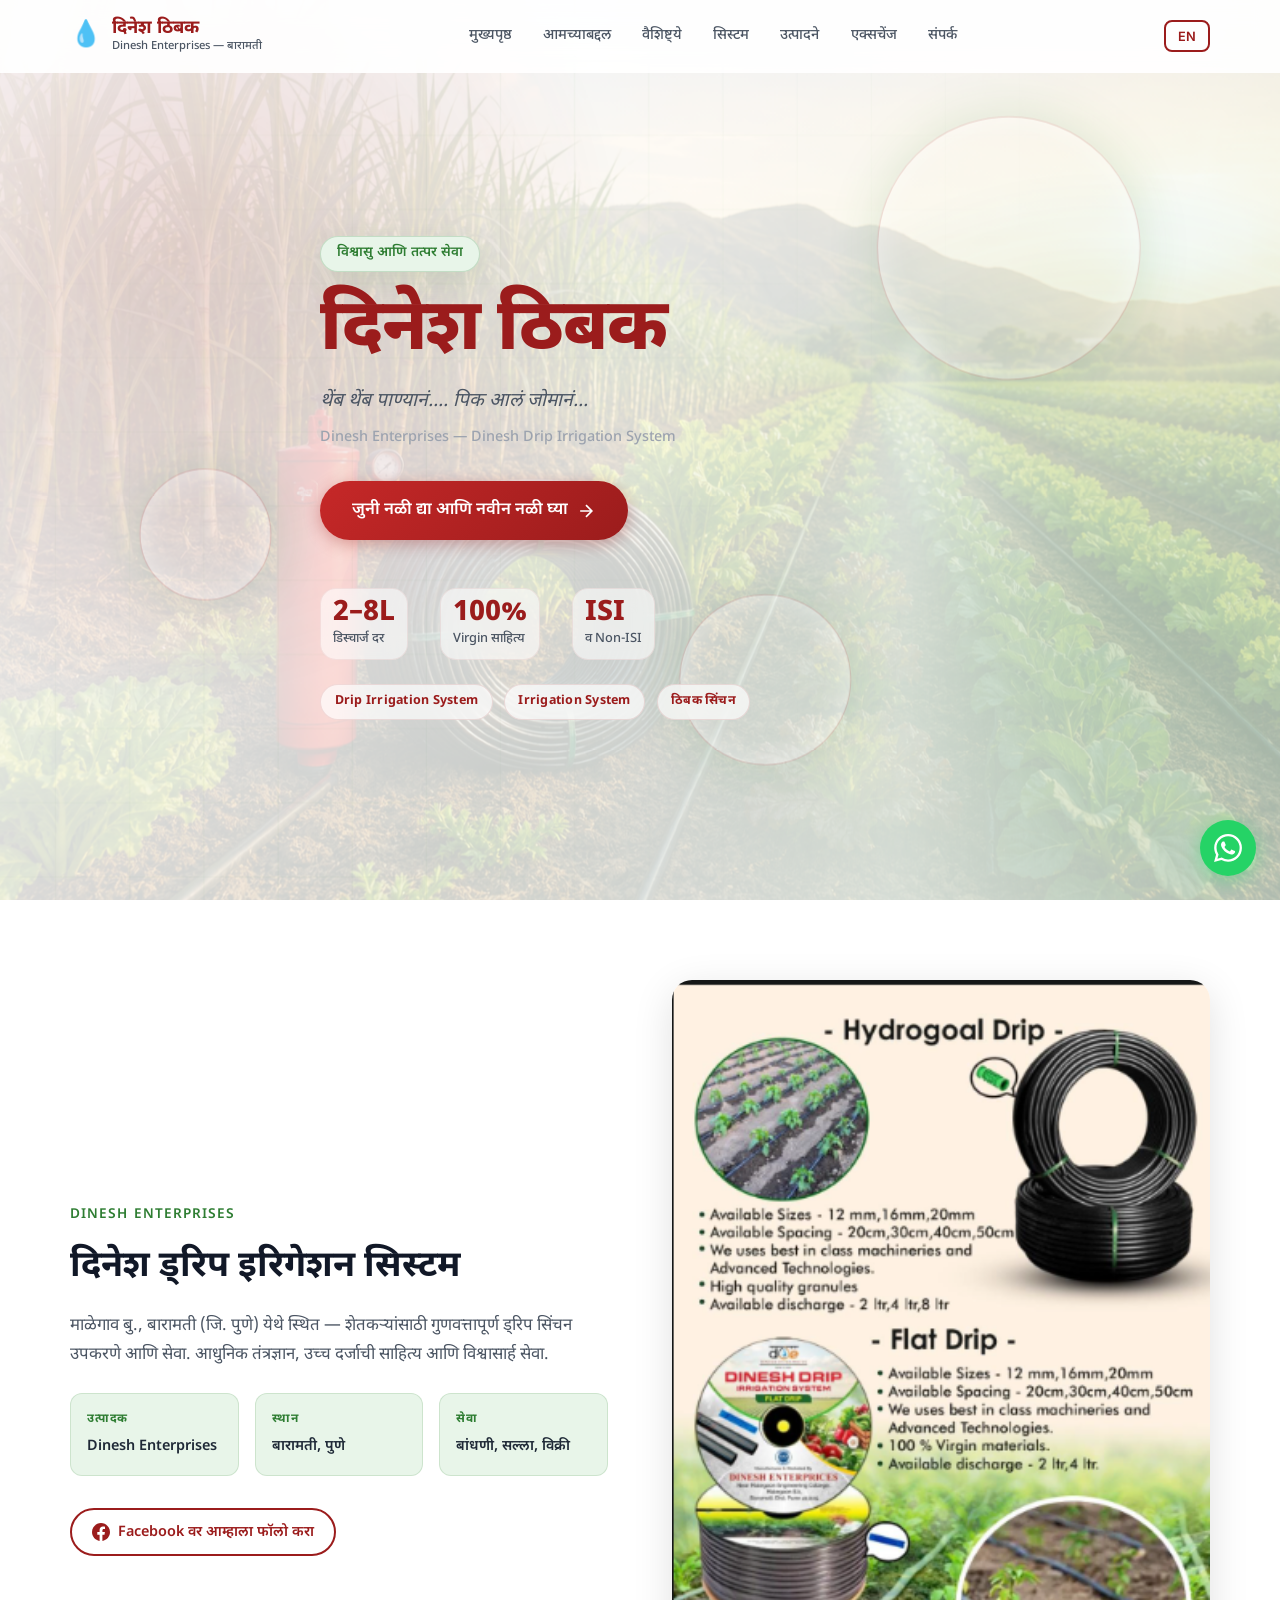
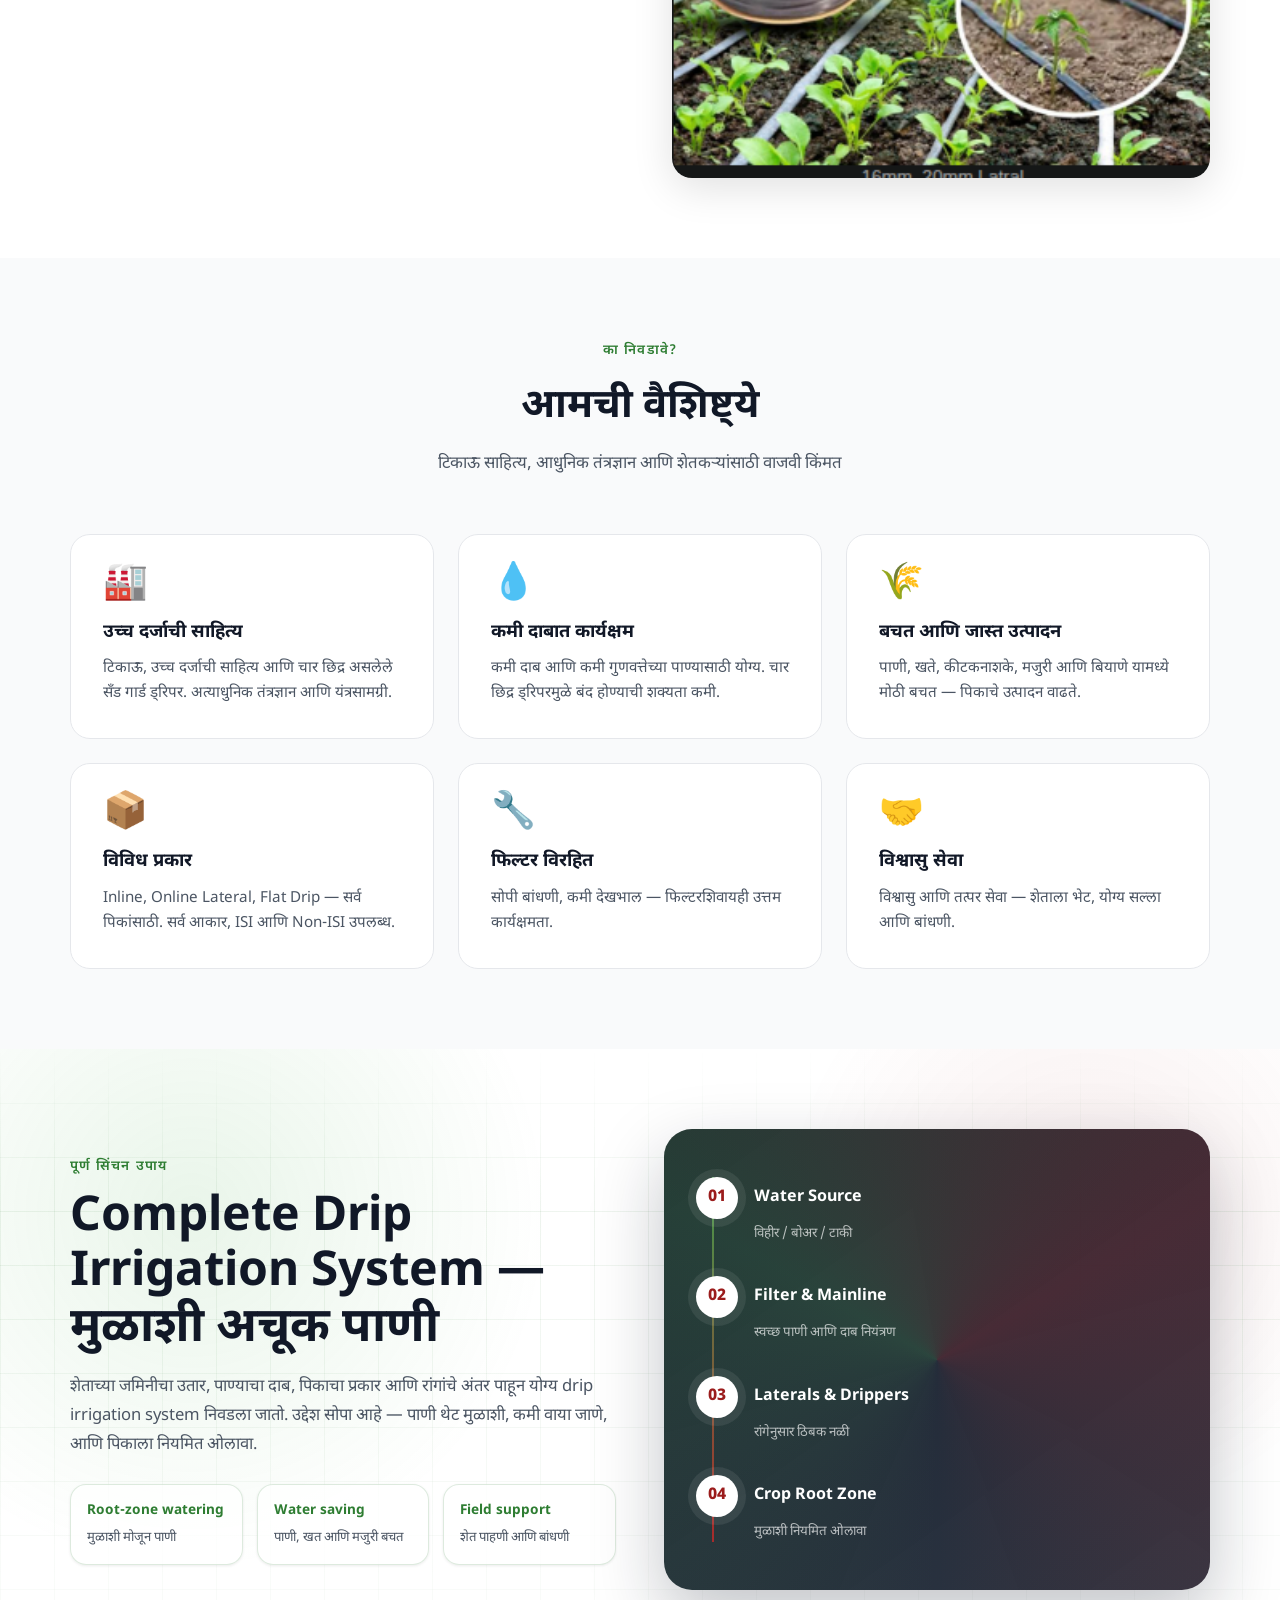
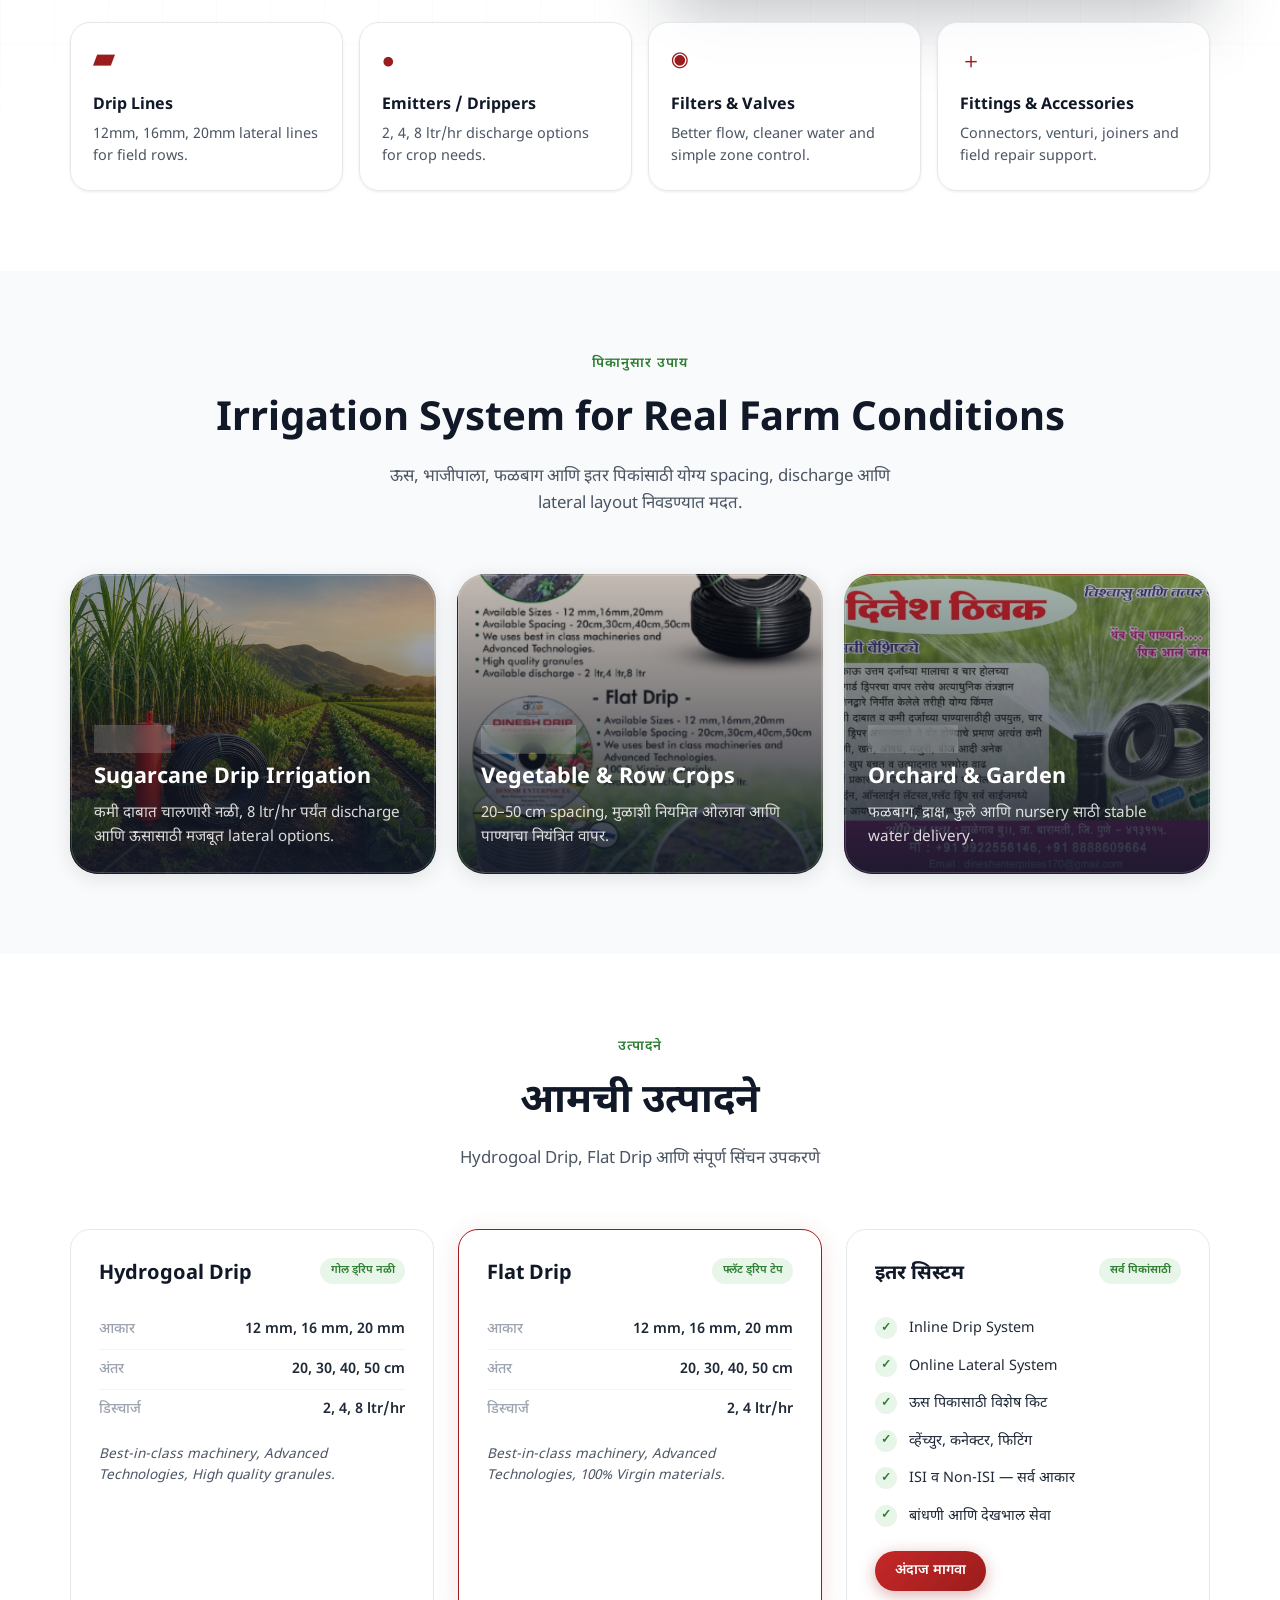
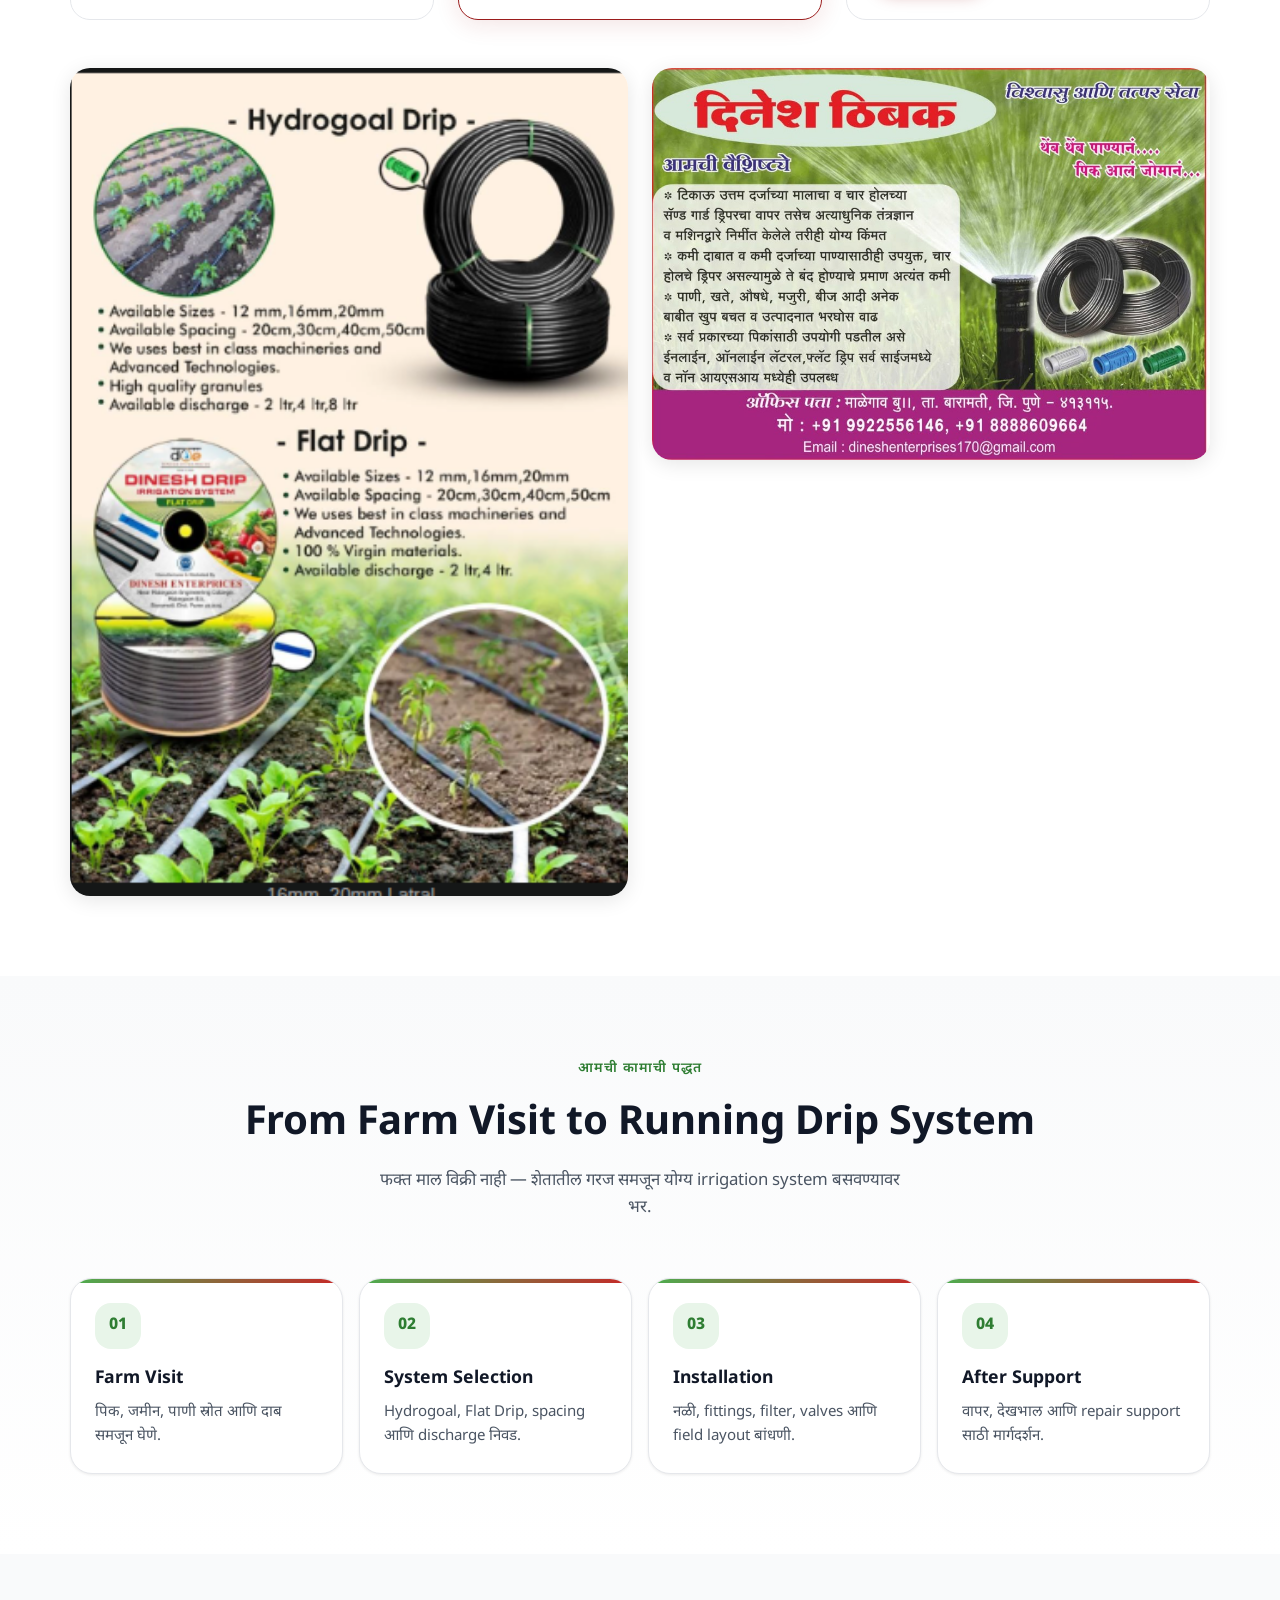
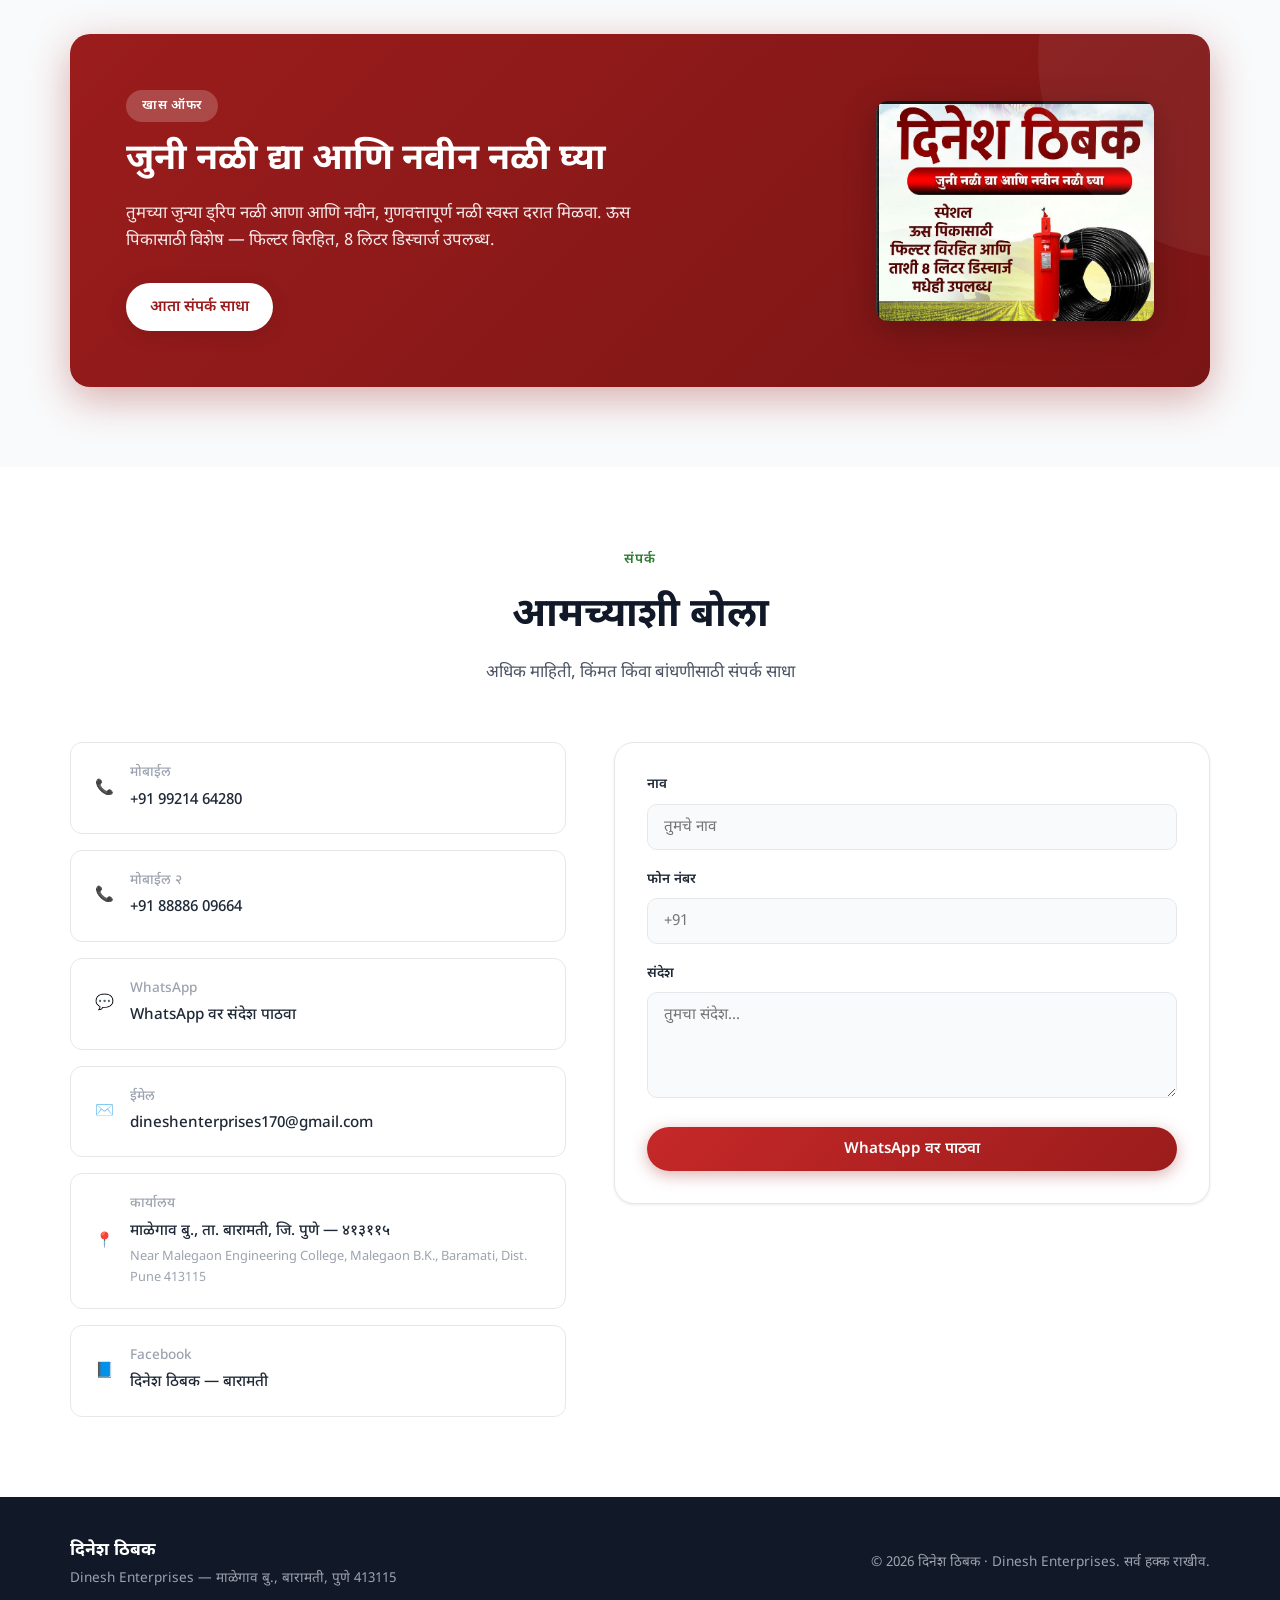
==== index.html @ 8c8300ec "Enhance drip irrigation landing page. Add richer real-world irrigation sections, SEO keywords, crop " ====
<!DOCTYPE html>
<html lang="mr">
<head>
  <meta charset="UTF-8">
  <meta name="viewport" content="width=device-width, initial-scale=1.0">
  <meta name="description" content="दिनेश ठिबक — बारामती, पुणे. Hydrogoal Drip, Flat Drip आणि complete drip irrigation system for sugarcane, vegetables, orchards and all crops.">
  <meta name="keywords" content="drip irrigation system, irrigation system, drip irrigation, ठिबक सिंचन, sugarcane drip, flat drip, hydrogoal drip, Baramati irrigation">
  <meta property="og:title" content="दिनेश ठिबक | Drip Irrigation System, Baramati">
  <meta property="og:description" content="Complete drip irrigation system, Hydrogoal Drip, Flat Drip, fittings and installation support for farmers.">
  <title>दिनेश ठिबक | Drip Irrigation System & Irrigation Services, Baramati</title>
  <link rel="preconnect" href="https://fonts.googleapis.com">
  <link rel="preconnect" href="https://fonts.gstatic.com" crossorigin>
  <link href="https://fonts.googleapis.com/css2?family=Noto+Sans+Devanagari:wght@400;500;600;700;800&family=Inter:wght@400;500;600;700&display=swap" rel="stylesheet">
  <link rel="stylesheet" href="styles.css">
</head>
<body>
  <header class="header" id="header">
    <nav class="nav container">
      <a href="#" class="logo">
        <span class="logo-icon">💧</span>
        <span class="logo-text">
          <strong data-i18n="brand">दिनेश ठिबक</strong>
          <small data-i18n="tagline">Dinesh Enterprises — बारामती</small>
        </span>
      </a>
      <button class="nav-toggle" id="navToggle" aria-label="Menu">
        <span></span><span></span><span></span>
      </button>
      <ul class="nav-links" id="navLinks">
        <li><a href="#home" data-i18n="nav_home">मुख्यपृष्ठ</a></li>
        <li><a href="#about" data-i18n="nav_about">आमच्याबद्दल</a></li>
        <li><a href="#features" data-i18n="nav_features">वैशिष्ट्ये</a></li>
        <li><a href="#system" data-i18n="nav_system">सिस्टम</a></li>
        <li><a href="#products" data-i18n="nav_products">उत्पादने</a></li>
        <li><a href="#exchange" data-i18n="nav_exchange">एक्सचेंज</a></li>
        <li><a href="#contact" data-i18n="nav_contact">संपर्क</a></li>
      </ul>
      <button class="lang-toggle" id="langToggle" aria-label="Switch language">EN</button>
    </nav>
  </header>

  <main>
    <section class="hero" id="home">
      <div class="hero-bg">
        <img src="assets/dinesh-drip-field-hero.png" alt="Dinesh Thibak drip irrigation system in a farm field" class="hero-banner-img">
        <div class="hero-overlay"></div>
        <div class="hero-motion" aria-hidden="true">
          <span class="hero-orb hero-orb-one"></span>
          <span class="hero-orb hero-orb-two"></span>
          <span class="hero-orb hero-orb-three"></span>
          <span class="hero-grid"></span>
        </div>
      </div>
      <div class="hero-content container">
        <div class="hero-badge" data-i18n="hero_badge">विश्वासु आणि तत्पर सेवा</div>
        <h1 class="hero-title" data-i18n="hero_title">दिनेश ठिबक</h1>
        <p class="hero-subtitle" data-i18n="hero_subtitle">थेंब थेंब पाण्यानं.... पिक आलं जोमानं...</p>
        <p class="hero-company" data-i18n="hero_company">Dinesh Enterprises — Dinesh Drip Irrigation System</p>
        <a href="#exchange" class="btn btn-primary btn-lg hero-cta">
          <span data-i18n="hero_cta">जुनी नळी द्या आणि नवीन नळी घ्या</span>
          <svg width="20" height="20" viewBox="0 0 24 24" fill="none" stroke="currentColor" stroke-width="2"><path d="M5 12h14M12 5l7 7-7 7"/></svg>
        </a>
        <div class="hero-stats">
          <div class="stat">
            <span class="stat-num">2–8L</span>
            <span class="stat-label" data-i18n="stat_discharge">डिस्चार्ज दर</span>
          </div>
          <div class="stat">
            <span class="stat-num">100%</span>
            <span class="stat-label" data-i18n="stat_virgin">Virgin साहित्य</span>
          </div>
          <div class="stat">
            <span class="stat-num">ISI</span>
            <span class="stat-label" data-i18n="stat_isi">व Non-ISI</span>
          </div>
        </div>
        <div class="hero-keywords" aria-label="Popular services">
          <span>Drip Irrigation System</span>
          <span>Irrigation System</span>
          <span>ठिबक सिंचन</span>
        </div>
      </div>
    </section>

    <section class="about section" id="about">
      <div class="container">
        <div class="about-layout">
          <div class="about-content">
            <span class="section-tag" data-i18n="about_tag">Dinesh Enterprises</span>
            <h2 data-i18n="about_title">दिनेश ड्रिप इरिगेशन सिस्टम</h2>
            <p data-i18n="about_desc">माळेगाव बु., बारामती (जि. पुणे) येथे स्थित — शेतकऱ्यांसाठी गुणवत्तापूर्ण ड्रिप सिंचन उपकरणे आणि सेवा. आधुनिक तंत्रज्ञान, उच्च दर्जाची साहित्य आणि विश्वासार्ह सेवा.</p>
            <div class="about-highlights">
              <div class="about-highlight">
                <strong data-i18n="ah1_title">उत्पादक</strong>
                <span data-i18n="ah1_val">Dinesh Enterprises</span>
              </div>
              <div class="about-highlight">
                <strong data-i18n="ah2_title">स्थान</strong>
                <span data-i18n="ah2_val">बारामती, पुणे</span>
              </div>
              <div class="about-highlight">
                <strong data-i18n="ah3_title">सेवा</strong>
                <span data-i18n="ah3_val">बांधणी, सल्ला, विक्री</span>
              </div>
            </div>
            <a href="https://www.facebook.com/people/%E0%A4%A6%E0%A4%BF%E0%A4%A8%E0%A5%87%E0%A4%B6-%E0%A4%A0%E0%A4%BF%E0%A4%AC%E0%A4%95/61553023813973/" target="_blank" rel="noopener" class="btn btn-outline">
              <svg width="18" height="18" viewBox="0 0 24 24" fill="currentColor"><path d="M24 12.073c0-6.627-5.373-12-12-12s-12 5.373-12 12c0 5.99 4.388 10.954 10.125 11.854v-8.385H7.078v-3.47h3.047V9.43c0-3.007 1.792-4.669 4.533-4.669 1.312 0 2.686.235 2.686.235v2.953H15.83c-1.491 0-1.956.925-1.956 1.874v2.25h3.328l-.532 3.47h-2.796v8.385C19.612 23.027 24 18.062 24 12.073z"/></svg>
              <span data-i18n="about_fb">Facebook वर आम्हाला फॉलो करा</span>
            </a>
          </div>
          <div class="about-visual">
            <img src="assets/products-catalog.png" alt="Dinesh Drip product catalog" class="about-img">
          </div>
        </div>
      </div>
    </section>

    <section class="features section section-alt" id="features">
      <div class="container">
        <div class="section-header">
          <span class="section-tag" data-i18n="features_tag">का निवडावे?</span>
          <h2 data-i18n="features_title">आमची वैशिष्ट्ये</h2>
          <p data-i18n="features_desc">टिकाऊ साहित्य, आधुनिक तंत्रज्ञान आणि शेतकऱ्यांसाठी वाजवी किंमत</p>
        </div>
        <div class="features-grid">
          <article class="feature-card">
            <div class="feature-icon">🏭</div>
            <h3 data-i18n="f1_title">उच्च दर्जाची साहित्य</h3>
            <p data-i18n="f1_desc">टिकाऊ, उच्च दर्जाची साहित्य आणि चार छिद्र असलेले सँड गार्ड ड्रिपर. अत्याधुनिक तंत्रज्ञान आणि यंत्रसामग्री.</p>
          </article>
          <article class="feature-card">
            <div class="feature-icon">💧</div>
            <h3 data-i18n="f2_title">कमी दाबात कार्यक्षम</h3>
            <p data-i18n="f2_desc">कमी दाब आणि कमी गुणवत्तेच्या पाण्यासाठी योग्य. चार छिद्र ड्रिपरमुळे बंद होण्याची शक्यता कमी.</p>
          </article>
          <article class="feature-card">
            <div class="feature-icon">🌾</div>
            <h3 data-i18n="f3_title">बचत आणि जास्त उत्पादन</h3>
            <p data-i18n="f3_desc">पाणी, खते, कीटकनाशके, मजुरी आणि बियाणे यामध्ये मोठी बचत — पिकाचे उत्पादन वाढते.</p>
          </article>
          <article class="feature-card">
            <div class="feature-icon">📦</div>
            <h3 data-i18n="f4_title">विविध प्रकार</h3>
            <p data-i18n="f4_desc">Inline, Online Lateral, Flat Drip — सर्व पिकांसाठी. सर्व आकार, ISI आणि Non-ISI उपलब्ध.</p>
          </article>
          <article class="feature-card">
            <div class="feature-icon">🔧</div>
            <h3 data-i18n="f5_title">फिल्टर विरहित</h3>
            <p data-i18n="f5_desc">सोपी बांधणी, कमी देखभाल — फिल्टरशिवायही उत्तम कार्यक्षमता.</p>
          </article>
          <article class="feature-card">
            <div class="feature-icon">🤝</div>
            <h3 data-i18n="f6_title">विश्वासु सेवा</h3>
            <p data-i18n="f6_desc">विश्वासु आणि तत्पर सेवा — शेताला भेट, योग्य सल्ला आणि बांधणी.</p>
          </article>
        </div>
      </div>
    </section>

    <section class="system section" id="system">
      <div class="container">
        <div class="system-layout">
          <div class="system-content">
            <span class="section-tag" data-i18n="system_tag">पूर्ण सिंचन उपाय</span>
            <h2 data-i18n="system_title">Complete Drip Irrigation System — मुळाशी अचूक पाणी</h2>
            <p data-i18n="system_desc">शेताच्या जमिनीचा उतार, पाण्याचा दाब, पिकाचा प्रकार आणि रांगांचे अंतर पाहून योग्य drip irrigation system निवडला जातो. उद्देश सोपा आहे — पाणी थेट मुळाशी, कमी वाया जाणे, आणि पिकाला नियमित ओलावा.</p>
            <div class="system-benefits">
              <div>
                <strong data-i18n="sb1">Root-zone watering</strong>
                <span data-i18n="sb1_desc">मुळाशी मोजून पाणी</span>
              </div>
              <div>
                <strong data-i18n="sb2">Water saving</strong>
                <span data-i18n="sb2_desc">पाणी, खत आणि मजुरी बचत</span>
              </div>
              <div>
                <strong data-i18n="sb3">Field support</strong>
                <span data-i18n="sb3_desc">शेत पाहणी आणि बांधणी</span>
              </div>
            </div>
          </div>
          <div class="system-card">
            <div class="flow-line"></div>
            <div class="flow-step">
              <span>01</span>
              <strong data-i18n="flow1">Water Source</strong>
              <small data-i18n="flow1_desc">विहीर / बोअर / टाकी</small>
            </div>
            <div class="flow-step">
              <span>02</span>
              <strong data-i18n="flow2">Filter & Mainline</strong>
              <small data-i18n="flow2_desc">स्वच्छ पाणी आणि दाब नियंत्रण</small>
            </div>
            <div class="flow-step">
              <span>03</span>
              <strong data-i18n="flow3">Laterals & Drippers</strong>
              <small data-i18n="flow3_desc">रांगेनुसार ठिबक नळी</small>
            </div>
            <div class="flow-step">
              <span>04</span>
              <strong data-i18n="flow4">Crop Root Zone</strong>
              <small data-i18n="flow4_desc">मुळाशी नियमित ओलावा</small>
            </div>
          </div>
        </div>

        <div class="component-grid">
          <article class="component-card">
            <span>▰</span>
            <h3 data-i18n="comp1">Drip Lines</h3>
            <p data-i18n="comp1_desc">12mm, 16mm, 20mm lateral lines for field rows.</p>
          </article>
          <article class="component-card">
            <span>●</span>
            <h3 data-i18n="comp2">Emitters / Drippers</h3>
            <p data-i18n="comp2_desc">2, 4, 8 ltr/hr discharge options for crop needs.</p>
          </article>
          <article class="component-card">
            <span>◉</span>
            <h3 data-i18n="comp3">Filters & Valves</h3>
            <p data-i18n="comp3_desc">Better flow, cleaner water and simple zone control.</p>
          </article>
          <article class="component-card">
            <span>＋</span>
            <h3 data-i18n="comp4">Fittings & Accessories</h3>
            <p data-i18n="comp4_desc">Connectors, venturi, joiners and field repair support.</p>
          </article>
        </div>
      </div>
    </section>

    <section class="crops section section-alt" id="crops">
      <div class="container">
        <div class="section-header">
          <span class="section-tag" data-i18n="crops_tag">पिकानुसार उपाय</span>
          <h2 data-i18n="crops_title">Irrigation System for Real Farm Conditions</h2>
          <p data-i18n="crops_desc">ऊस, भाजीपाला, फळबाग आणि इतर पिकांसाठी योग्य spacing, discharge आणि lateral layout निवडण्यात मदत.</p>
        </div>
        <div class="crop-grid">
          <article class="crop-card crop-sugarcane">
            <span data-i18n="crop1_tag">Special</span>
            <h3 data-i18n="crop1">Sugarcane Drip Irrigation</h3>
            <p data-i18n="crop1_desc">कमी दाबात चालणारी नळी, 8 ltr/hr पर्यंत discharge आणि ऊसासाठी मजबूत lateral options.</p>
          </article>
          <article class="crop-card crop-vegetable">
            <span data-i18n="crop2_tag">Precision</span>
            <h3 data-i18n="crop2">Vegetable & Row Crops</h3>
            <p data-i18n="crop2_desc">20–50 cm spacing, मुळाशी नियमित ओलावा आणि पाण्याचा नियंत्रित वापर.</p>
          </article>
          <article class="crop-card crop-orchard">
            <span data-i18n="crop3_tag">Long life</span>
            <h3 data-i18n="crop3">Orchard & Garden</h3>
            <p data-i18n="crop3_desc">फळबाग, द्राक्ष, फुले आणि nursery साठी stable water delivery.</p>
          </article>
        </div>
      </div>
    </section>

    <section class="products section" id="products">
      <div class="container">
        <div class="section-header">
          <span class="section-tag" data-i18n="products_tag">उत्पादने</span>
          <h2 data-i18n="products_title">आमची उत्पादने</h2>
          <p data-i18n="products_desc">Hydrogoal Drip, Flat Drip आणि संपूर्ण सिंचन उपकरणे</p>
        </div>

        <div class="product-cards">
          <article class="product-card">
            <div class="product-card-header">
              <h3>Hydrogoal Drip</h3>
              <span class="product-tag" data-i18n="pc1_tag">गोल ड्रिप नळी</span>
            </div>
            <ul class="spec-list">
              <li>
                <span class="spec-label" data-i18n="spec_sizes">आकार</span>
                <span class="spec-value">12 mm, 16 mm, 20 mm</span>
              </li>
              <li>
                <span class="spec-label" data-i18n="spec_spacing">अंतर</span>
                <span class="spec-value">20, 30, 40, 50 cm</span>
              </li>
              <li>
                <span class="spec-label" data-i18n="spec_discharge">डिस्चार्ज</span>
                <span class="spec-value">2, 4, 8 ltr/hr</span>
              </li>
            </ul>
            <p class="product-note" data-i18n="pc1_note">Best-in-class machinery, Advanced Technologies, High quality granules.</p>
          </article>

          <article class="product-card product-card-featured">
            <div class="product-card-header">
              <h3>Flat Drip</h3>
              <span class="product-tag" data-i18n="pc2_tag">फ्लॅट ड्रिप टेप</span>
            </div>
            <ul class="spec-list">
              <li>
                <span class="spec-label" data-i18n="spec_sizes">आकार</span>
                <span class="spec-value">12 mm, 16 mm, 20 mm</span>
              </li>
              <li>
                <span class="spec-label" data-i18n="spec_spacing">अंतर</span>
                <span class="spec-value">20, 30, 40, 50 cm</span>
              </li>
              <li>
                <span class="spec-label" data-i18n="spec_discharge">डिस्चार्ज</span>
                <span class="spec-value">2, 4 ltr/hr</span>
              </li>
            </ul>
            <p class="product-note" data-i18n="pc2_note">Best-in-class machinery, Advanced Technologies, 100% Virgin materials.</p>
          </article>

          <article class="product-card">
            <div class="product-card-header">
              <h3 data-i18n="pc3_title">इतर सिस्टम</h3>
              <span class="product-tag" data-i18n="pc3_tag">सर्व पिकांसाठी</span>
            </div>
            <ul class="products-list compact">
              <li><span class="check">✓</span><span data-i18n="pl1">Inline Drip System</span></li>
              <li><span class="check">✓</span><span data-i18n="pl2">Online Lateral System</span></li>
              <li><span class="check">✓</span><span data-i18n="pl3">ऊस पिकासाठी विशेष किट</span></li>
              <li><span class="check">✓</span><span data-i18n="pl4">व्हेंच्युर, कनेक्टर, फिटिंग</span></li>
              <li><span class="check">✓</span><span data-i18n="pl5">ISI व Non-ISI — सर्व आकार</span></li>
              <li><span class="check">✓</span><span data-i18n="pl6">बांधणी आणि देखभाल सेवा</span></li>
            </ul>
            <a href="#contact" class="btn btn-primary btn-sm" data-i18n="products_cta">अंदाज मागवा</a>
          </article>
        </div>

        <div class="catalog-gallery">
          <img src="assets/products-catalog.png" alt="Hydrogoal Drip and Flat Drip catalog" class="gallery-img">
          <img src="assets/flyer-features.png" alt="Dinesh Thibak features flyer" class="gallery-img">
        </div>
      </div>
    </section>

    <section class="process section section-alt" id="process">
      <div class="container">
        <div class="section-header">
          <span class="section-tag" data-i18n="process_tag">आमची कामाची पद्धत</span>
          <h2 data-i18n="process_title">From Farm Visit to Running Drip System</h2>
          <p data-i18n="process_desc">फक्त माल विक्री नाही — शेतातील गरज समजून योग्य irrigation system बसवण्यावर भर.</p>
        </div>
        <div class="process-grid">
          <article class="process-step">
            <span>01</span>
            <h3 data-i18n="ps1">Farm Visit</h3>
            <p data-i18n="ps1_desc">पिक, जमीन, पाणी स्रोत आणि दाब समजून घेणे.</p>
          </article>
          <article class="process-step">
            <span>02</span>
            <h3 data-i18n="ps2">System Selection</h3>
            <p data-i18n="ps2_desc">Hydrogoal, Flat Drip, spacing आणि discharge निवड.</p>
          </article>
          <article class="process-step">
            <span>03</span>
            <h3 data-i18n="ps3">Installation</h3>
            <p data-i18n="ps3_desc">नळी, fittings, filter, valves आणि field layout बांधणी.</p>
          </article>
          <article class="process-step">
            <span>04</span>
            <h3 data-i18n="ps4">After Support</h3>
            <p data-i18n="ps4_desc">वापर, देखभाल आणि repair support साठी मार्गदर्शन.</p>
          </article>
        </div>
      </div>
    </section>

    <section class="exchange section section-alt" id="exchange">
      <div class="container">
        <div class="exchange-card">
          <div class="exchange-content">
            <span class="exchange-label" data-i18n="exchange_label">खास ऑफर</span>
            <h2 data-i18n="exchange_title">जुनी नळी द्या आणि नवीन नळी घ्या</h2>
            <p data-i18n="exchange_desc">तुमच्या जुन्या ड्रिप नळी आणा आणि नवीन, गुणवत्तापूर्ण नळी स्वस्त दरात मिळवा. ऊस पिकासाठी विशेष — फिल्टर विरहित, 8 लिटर डिस्चार्ज उपलब्ध.</p>
            <a href="#contact" class="btn btn-white" data-i18n="exchange_cta">आता संपर्क साधा</a>
          </div>
          <div class="exchange-visual">
            <img src="assets/hero-banner.png" alt="Pipe exchange offer" class="exchange-img">
          </div>
        </div>
      </div>
    </section>

    <section class="contact section" id="contact">
      <div class="container">
        <div class="section-header">
          <span class="section-tag" data-i18n="contact_tag">संपर्क</span>
          <h2 data-i18n="contact_title">आमच्याशी बोला</h2>
          <p data-i18n="contact_desc">अधिक माहिती, किंमत किंवा बांधणीसाठी संपर्क साधा</p>
        </div>
        <div class="contact-grid">
          <div class="contact-cards">
            <a href="tel:+919921464280" class="contact-card">
              <span class="contact-card-icon">📞</span>
              <div>
                <strong data-i18n="contact_phone">मोबाईल</strong>
                <span>+91 99214 64280</span>
              </div>
            </a>
            <a href="tel:+918888609664" class="contact-card">
              <span class="contact-card-icon">📞</span>
              <div>
                <strong data-i18n="contact_phone2">मोबाईल २</strong>
                <span>+91 88886 09664</span>
              </div>
            </a>
            <a href="https://wa.me/919921464280" target="_blank" rel="noopener" class="contact-card contact-whatsapp">
              <span class="contact-card-icon">💬</span>
              <div>
                <strong>WhatsApp</strong>
                <span data-i18n="contact_wa">WhatsApp वर संदेश पाठवा</span>
              </div>
            </a>
            <a href="mailto:dineshenterprises170@gmail.com" class="contact-card">
              <span class="contact-card-icon">✉️</span>
              <div>
                <strong data-i18n="contact_email">ईमेल</strong>
                <span>dineshenterprises170@gmail.com</span>
              </div>
            </a>
            <div class="contact-card">
              <span class="contact-card-icon">📍</span>
              <div>
                <strong data-i18n="contact_location">कार्यालय</strong>
                <span data-i18n="contact_address">माळेगाव बु., ता. बारामती, जि. पुणे — ४१३११५</span>
                <small data-i18n="contact_address_en">Near Malegaon Engineering College, Malegaon B.K., Baramati, Dist. Pune 413115</small>
              </div>
            </div>
            <a href="https://www.facebook.com/people/%E0%A4%A6%E0%A4%BF%E0%A4%A8%E0%A5%87%E0%A4%B6-%E0%A4%A0%E0%A4%BF%E0%A4%AC%E0%A4%95/61553023813973/" target="_blank" rel="noopener" class="contact-card">
              <span class="contact-card-icon">📘</span>
              <div>
                <strong>Facebook</strong>
                <span data-i18n="contact_fb">दिनेश ठिबक — बारामती</span>
              </div>
            </a>
          </div>
          <form class="contact-form" id="contactForm">
            <div class="form-group">
              <label for="name" data-i18n="form_name">नाव</label>
              <input type="text" id="name" name="name" required placeholder="तुमचे नाव">
            </div>
            <div class="form-group">
              <label for="phone" data-i18n="form_phone">फोन नंबर</label>
              <input type="tel" id="phone" name="phone" required placeholder="+91">
            </div>
            <div class="form-group">
              <label for="message" data-i18n="form_message">संदेश</label>
              <textarea id="message" name="message" rows="4" placeholder="तुमचा संदेश..."></textarea>
            </div>
            <button type="submit" class="btn btn-primary btn-full" data-i18n="form_submit">WhatsApp वर पाठवा</button>
          </form>
        </div>
      </div>
    </section>
  </main>

  <footer class="footer">
    <div class="container footer-inner">
      <div class="footer-brand">
        <strong data-i18n="brand">दिनेश ठिबक</strong>
        <p data-i18n="footer_desc">Dinesh Enterprises — माळेगाव बु., बारामती, पुणे 413115</p>
      </div>
      <p class="footer-copy">&copy; 2026 <span data-i18n="brand">दिनेश ठिबक</span> · <span data-i18n="footer_company">Dinesh Enterprises</span>. <span data-i18n="footer_rights">सर्व हक्क राखीव.</span></p>
    </div>
  </footer>

  <a href="https://wa.me/919921464280" class="whatsapp-float" target="_blank" rel="noopener" aria-label="WhatsApp">
    <svg viewBox="0 0 24 24" fill="currentColor"><path d="M17.472 14.382c-.297-.149-1.758-.867-2.03-.967-.273-.099-.471-.148-.67.15-.197.297-.767.966-.94 1.164-.173.199-.347.223-.644.075-.297-.15-1.255-.463-2.39-1.475-.883-.788-1.48-1.761-1.653-2.059-.173-.297-.018-.458.13-.606.134-.133.298-.347.446-.52.149-.174.198-.298.298-.497.099-.198.05-.371-.025-.52-.075-.149-.669-1.612-.916-2.207-.242-.579-.487-.5-.669-.51-.173-.008-.371-.01-.57-.01-.198 0-.52.074-.792.372-.272.297-1.04 1.016-1.04 2.479 0 1.462 1.065 2.875 1.213 3.074.149.198 2.096 3.2 5.077 4.487.709.306 1.262.489 1.694.625.712.227 1.36.195 1.871.118.571-.085 1.758-.719 2.006-1.413.248-.694.248-1.289.173-1.413-.074-.124-.272-.198-.57-.347m-5.421 7.403h-.004a9.87 9.87 0 01-5.031-1.378l-.361-.214-3.741.982.998-3.648-.235-.374a9.86 9.86 0 01-1.51-5.26c.001-5.45 4.436-9.884 9.888-9.884 2.64 0 5.122 1.03 6.988 2.898a9.825 9.825 0 012.893 6.994c-.003 5.45-4.435 9.884-9.881 9.884m8.413-18.297A11.815 11.815 0 0012.05 0C5.495 0 .16 5.335.157 11.892c0 2.096.547 4.142 1.588 5.945L.057 24l6.305-1.654a11.882 11.882 0 005.683 1.448h.005c6.554 0 11.89-5.335 11.893-11.893a11.821 11.821 0 00-3.48-8.413z"/></svg>
  </a>

  <script src="script.js"></script>
</body>
</html>
---- styles.css ----
:root {
  --red: #9b1c1c;
  --red-dark: #7a1515;
  --red-light: #c62828;
  --green: #2e7d32;
  --green-light: #4caf50;
  --green-bg: #e8f5e9;
  --white: #ffffff;
  --off-white: #fafafa;
  --gray-50: #f9fafb;
  --gray-100: #f3f4f6;
  --gray-200: #e5e7eb;
  --gray-400: #9ca3af;
  --gray-600: #4b5563;
  --gray-800: #1f2937;
  --gray-900: #111827;
  --shadow-sm: 0 1px 3px rgba(0, 0, 0, 0.08);
  --shadow-md: 0 4px 20px rgba(0, 0, 0, 0.1);
  --shadow-lg: 0 10px 40px rgba(0, 0, 0, 0.12);
  --radius: 12px;
  --radius-lg: 20px;
  --font-mr: 'Noto Sans Devanagari', sans-serif;
  --font-en: 'Inter', sans-serif;
  --transition: 0.3s cubic-bezier(0.4, 0, 0.2, 1);
}

*,
*::before,
*::after {
  box-sizing: border-box;
  margin: 0;
  padding: 0;
}

html {
  scroll-behavior: smooth;
  scroll-padding-top: 80px;
}

body {
  font-family: var(--font-mr);
  color: var(--gray-800);
  background: var(--white);
  line-height: 1.6;
  overflow-x: hidden;
  isolation: isolate;
}

body.lang-en {
  font-family: var(--font-en);
}

img {
  max-width: 100%;
  height: auto;
  display: block;
}

a {
  text-decoration: none;
  color: inherit;
}

ul {
  list-style: none;
}

.container {
  width: min(1140px, 92vw);
  margin-inline: auto;
}

/* Header */
.header {
  position: fixed;
  top: 0;
  left: 0;
  right: 0;
  z-index: 1000;
  background: rgba(255, 255, 255, 0.92);
  backdrop-filter: blur(12px);
  border-bottom: 1px solid transparent;
  transition: var(--transition);
}

.header.scrolled {
  border-bottom-color: var(--gray-200);
  box-shadow: var(--shadow-sm);
}

.nav {
  display: flex;
  align-items: center;
  justify-content: space-between;
  height: 72px;
  gap: 1rem;
}

.logo {
  display: flex;
  align-items: center;
  gap: 0.6rem;
}

.logo-icon {
  font-size: 1.6rem;
  line-height: 1;
}

.logo-text {
  display: flex;
  flex-direction: column;
  line-height: 1.2;
}

.logo-text strong {
  font-size: 1.15rem;
  color: var(--red);
  font-weight: 700;
}

.logo-text small {
  font-size: 0.7rem;
  color: var(--gray-600);
  font-weight: 500;
}

.nav-links {
  display: flex;
  align-items: center;
  gap: 0.25rem;
}

.nav-links a {
  padding: 0.5rem 0.85rem;
  font-size: 0.9rem;
  font-weight: 500;
  color: var(--gray-600);
  border-radius: 8px;
  transition: var(--transition);
}

.nav-links a:hover {
  color: var(--red);
  background: rgba(155, 28, 28, 0.06);
}

.lang-toggle {
  padding: 0.4rem 0.75rem;
  border: 2px solid var(--red);
  background: transparent;
  color: var(--red);
  font-weight: 600;
  font-size: 0.8rem;
  border-radius: 8px;
  cursor: pointer;
  transition: var(--transition);
  font-family: var(--font-en);
}

.lang-toggle:hover {
  background: var(--red);
  color: var(--white);
}

.nav-toggle {
  display: none;
  flex-direction: column;
  gap: 5px;
  background: none;
  border: none;
  cursor: pointer;
  padding: 4px;
}

.nav-toggle span {
  display: block;
  width: 24px;
  height: 2px;
  background: var(--gray-800);
  border-radius: 2px;
  transition: var(--transition);
}

/* Buttons */
.btn {
  display: inline-flex;
  align-items: center;
  justify-content: center;
  gap: 0.5rem;
  padding: 0.75rem 1.5rem;
  font-size: 0.95rem;
  font-weight: 600;
  border-radius: 50px;
  border: none;
  cursor: pointer;
  transition: var(--transition);
  font-family: inherit;
  position: relative;
  overflow: hidden;
}

.btn::after {
  content: '';
  position: absolute;
  inset: 0;
  background: linear-gradient(110deg, transparent 20%, rgba(255, 255, 255, 0.35), transparent 80%);
  transform: translateX(-120%);
  transition: transform 0.65s ease;
}

.btn:hover::after {
  transform: translateX(120%);
}

.btn-primary {
  background: linear-gradient(135deg, var(--red-light), var(--red));
  color: var(--white);
  box-shadow: 0 4px 16px rgba(155, 28, 28, 0.35);
}

.btn-primary:hover {
  transform: translateY(-2px);
  box-shadow: 0 6px 24px rgba(155, 28, 28, 0.45);
}

.btn-white {
  background: var(--white);
  color: var(--red);
  box-shadow: var(--shadow-md);
}

.btn-white:hover {
  transform: translateY(-2px);
  box-shadow: var(--shadow-lg);
}

.btn-lg {
  padding: 1rem 2rem;
  font-size: 1.05rem;
}

.btn-full {
  width: 100%;
}

.btn-sm {
  padding: 0.55rem 1.25rem;
  font-size: 0.875rem;
  margin-top: 1rem;
}

.btn-outline {
  display: inline-flex;
  align-items: center;
  gap: 0.5rem;
  padding: 0.65rem 1.25rem;
  border: 2px solid var(--red);
  color: var(--red);
  background: transparent;
  border-radius: 50px;
  font-weight: 600;
  font-size: 0.9rem;
  transition: var(--transition);
  margin-top: 1.5rem;
}

.btn-outline:hover {
  background: var(--red);
  color: var(--white);
}

/* Hero */
.hero {
  position: relative;
  min-height: 100vh;
  display: flex;
  align-items: center;
  padding-top: 72px;
  overflow: hidden;
}

.hero-bg {
  position: absolute;
  inset: 0;
  z-index: 0;
  transform: translate3d(0, calc(var(--hero-y, 0) * 0.08px), 0) scale(1.03);
  transition: transform 0.1s linear;
}

.hero-banner-img {
  width: 100%;
  height: 100%;
  object-fit: cover;
  object-position: center;
}

.hero-overlay {
  position: absolute;
  inset: 0;
  background: linear-gradient(
    135deg,
    rgba(255, 255, 255, 0.95) 0%,
    rgba(255, 255, 255, 0.85) 40%,
    rgba(232, 245, 233, 0.75) 100%
  );
}

.hero-motion {
  position: absolute;
  inset: 0;
  pointer-events: none;
  overflow: hidden;
}

.hero-motion::before {
  content: '';
  position: absolute;
  inset: -20%;
  background:
    radial-gradient(circle at 25% 35%, rgba(155, 28, 28, 0.18), transparent 28%),
    radial-gradient(circle at 75% 65%, rgba(46, 125, 50, 0.18), transparent 30%),
    conic-gradient(from 140deg at 65% 40%, transparent 0deg, rgba(255, 255, 255, 0.6) 42deg, transparent 82deg);
  filter: blur(8px);
  opacity: 0.85;
  animation: ambientSweep 16s ease-in-out infinite alternate;
}

.hero-grid {
  position: absolute;
  inset: 0;
  background-image:
    linear-gradient(rgba(46, 125, 50, 0.12) 1px, transparent 1px),
    linear-gradient(90deg, rgba(46, 125, 50, 0.12) 1px, transparent 1px);
  background-size: 72px 72px;
  mask-image: linear-gradient(110deg, rgba(0, 0, 0, 0.08), rgba(0, 0, 0, 0.55), transparent 72%);
  opacity: 0.65;
  animation: gridDrift 24s linear infinite;
}

.hero-orb {
  position: absolute;
  width: clamp(140px, 20vw, 280px);
  aspect-ratio: 1;
  border: 1px solid rgba(155, 28, 28, 0.16);
  border-radius: 50%;
  box-shadow:
    inset 0 0 30px rgba(255, 255, 255, 0.45),
    0 0 50px rgba(46, 125, 50, 0.15);
  animation: floatOrb 10s ease-in-out infinite;
}

.hero-orb-one {
  top: 14%;
  right: 12%;
}

.hero-orb-two {
  width: clamp(90px, 13vw, 180px);
  bottom: 16%;
  right: 34%;
  animation-delay: -3s;
}

.hero-orb-three {
  width: clamp(70px, 10vw, 140px);
  top: 52%;
  left: 12%;
  animation-delay: -6s;
}

.hero-content {
  position: relative;
  z-index: 1;
  padding: 4rem 0 5rem;
  max-width: 640px;
  animation: heroIntro 0.9s cubic-bezier(0.16, 1, 0.3, 1);
}

@keyframes fadeUp {
  from {
    opacity: 0;
    transform: translateY(30px);
  }
  to {
    opacity: 1;
    transform: translateY(0);
  }
}

@keyframes heroIntro {
  from {
    opacity: 0;
    transform: translateY(36px) scale(0.98);
    filter: blur(8px);
  }
  to {
    opacity: 1;
    transform: translateY(0) scale(1);
    filter: blur(0);
  }
}

@keyframes ambientSweep {
  from {
    transform: translate3d(-3%, -2%, 0) rotate(0deg);
  }
  to {
    transform: translate3d(3%, 2%, 0) rotate(8deg);
  }
}

@keyframes gridDrift {
  from {
    background-position: 0 0, 0 0;
  }
  to {
    background-position: 72px 72px, 72px 72px;
  }
}

@keyframes floatOrb {
  0%, 100% {
    transform: translate3d(0, 0, 0) scale(1);
  }
  50% {
    transform: translate3d(18px, -22px, 0) scale(1.05);
  }
}

.hero-badge {
  display: inline-block;
  padding: 0.4rem 1rem;
  background: var(--green-bg);
  color: var(--green);
  font-size: 0.85rem;
  font-weight: 600;
  border-radius: 50px;
  margin-bottom: 1.25rem;
  border: 1px solid rgba(46, 125, 50, 0.2);
  box-shadow: 0 10px 30px rgba(46, 125, 50, 0.12);
  animation: softPulse 2.8s ease-in-out infinite;
}

@keyframes softPulse {
  0%, 100% {
    transform: translateY(0);
    box-shadow: 0 10px 30px rgba(46, 125, 50, 0.12);
  }
  50% {
    transform: translateY(-2px);
    box-shadow: 0 14px 40px rgba(46, 125, 50, 0.2);
  }
}

.hero-title {
  font-size: clamp(2.8rem, 7vw, 4.5rem);
  font-weight: 800;
  color: var(--red);
  line-height: 1.1;
  margin-bottom: 1rem;
  letter-spacing: -0.02em;
}

.hero-subtitle {
  font-size: clamp(1rem, 2.5vw, 1.2rem);
  color: var(--gray-600);
  margin-bottom: 0.5rem;
  max-width: 480px;
  font-style: italic;
}

.hero-company {
  font-size: 0.9rem;
  color: var(--gray-400);
  font-weight: 500;
  margin-bottom: 2rem;
}

.hero-cta {
  margin-bottom: 3rem;
}

.hero-stats {
  display: flex;
  gap: 2rem;
  flex-wrap: wrap;
}

.hero-keywords {
  display: flex;
  flex-wrap: wrap;
  gap: 0.7rem;
  margin-top: 1.5rem;
}

.hero-keywords span {
  display: inline-flex;
  align-items: center;
  padding: 0.45rem 0.85rem;
  border: 1px solid rgba(155, 28, 28, 0.12);
  border-radius: 999px;
  background: rgba(255, 255, 255, 0.68);
  color: var(--red);
  font-size: 0.78rem;
  font-weight: 700;
  letter-spacing: 0.02em;
  backdrop-filter: blur(10px);
}

.stat {
  display: flex;
  flex-direction: column;
  gap: 0.15rem;
  padding: 0.6rem 0.75rem;
  border: 1px solid rgba(155, 28, 28, 0.08);
  border-radius: 16px;
  background: rgba(255, 255, 255, 0.58);
  backdrop-filter: blur(10px);
  transition: transform 0.35s ease, box-shadow 0.35s ease;
}

.stat:hover {
  transform: translateY(-4px);
  box-shadow: 0 14px 34px rgba(155, 28, 28, 0.13);
}

.stat-num {
  font-size: 1.75rem;
  font-weight: 800;
  color: var(--red);
  line-height: 1;
}

.stat-label {
  font-size: 0.8rem;
  color: var(--gray-600);
  font-weight: 500;
}

/* Sections */
.section {
  padding: 5rem 0;
}

.section-alt {
  background: var(--gray-50);
}

.section-header {
  text-align: center;
  margin-bottom: 3.5rem;
}

.section-tag {
  display: inline-block;
  font-size: 0.85rem;
  font-weight: 600;
  color: var(--green);
  text-transform: uppercase;
  letter-spacing: 0.08em;
  margin-bottom: 0.75rem;
}

.section-header h2 {
  font-size: clamp(1.75rem, 4vw, 2.5rem);
  font-weight: 700;
  color: var(--gray-900);
  margin-bottom: 0.75rem;
}

.section-header p {
  color: var(--gray-600);
  max-width: 520px;
  margin-inline: auto;
  font-size: 1.05rem;
}

/* Features */
.features-grid {
  display: grid;
  grid-template-columns: repeat(auto-fit, minmax(280px, 1fr));
  gap: 1.5rem;
}

.feature-card {
  background: var(--white);
  padding: 2rem;
  border-radius: var(--radius-lg);
  border: 1px solid var(--gray-200);
  position: relative;
  overflow: hidden;
  transform-style: preserve-3d;
  transition: transform 0.45s cubic-bezier(0.16, 1, 0.3, 1), box-shadow 0.45s ease, border-color 0.45s ease;
}

.feature-card::before,
.product-card::before,
.contact-form::before {
  content: '';
  position: absolute;
  inset: 0;
  background: radial-gradient(circle at var(--mx, 50%) var(--my, 50%), rgba(155, 28, 28, 0.1), transparent 34%);
  opacity: 0;
  transition: opacity 0.35s ease;
  pointer-events: none;
}

.feature-card:hover::before,
.product-card:hover::before,
.contact-form:hover::before {
  opacity: 1;
}

.feature-card:hover {
  transform: translateY(-8px) rotateX(var(--tilt-x, 0deg)) rotateY(var(--tilt-y, 0deg));
  box-shadow: 0 18px 48px rgba(17, 24, 39, 0.14);
  border-color: rgba(155, 28, 28, 0.15);
}

.feature-icon {
  font-size: 2.25rem;
  margin-bottom: 1rem;
  line-height: 1;
}

.feature-card h3 {
  font-size: 1.15rem;
  font-weight: 700;
  color: var(--gray-900);
  margin-bottom: 0.5rem;
}

.feature-card p {
  font-size: 0.95rem;
  color: var(--gray-600);
  line-height: 1.65;
}

/* About */
.about-layout {
  display: grid;
  grid-template-columns: 1fr 1fr;
  gap: 4rem;
  align-items: center;
}

.about-content h2 {
  font-size: clamp(1.75rem, 3vw, 2.25rem);
  font-weight: 700;
  color: var(--gray-900);
  margin-bottom: 1rem;
}

.about-content > p {
  color: var(--gray-600);
  font-size: 1.05rem;
  margin-bottom: 1.5rem;
  line-height: 1.7;
}

.about-highlights {
  display: grid;
  grid-template-columns: repeat(3, 1fr);
  gap: 1rem;
  margin-bottom: 0.5rem;
}

.about-highlight {
  background: var(--green-bg);
  padding: 1rem;
  border-radius: var(--radius);
  border: 1px solid rgba(46, 125, 50, 0.15);
}

.about-highlight strong {
  display: block;
  font-size: 0.75rem;
  color: var(--green);
  text-transform: uppercase;
  letter-spacing: 0.05em;
  margin-bottom: 0.25rem;
}

.about-highlight span {
  font-size: 0.9rem;
  font-weight: 600;
  color: var(--gray-800);
}

.about-img {
  border-radius: var(--radius-lg);
  box-shadow: var(--shadow-lg);
  width: 100%;
}

/* System */
.system {
  position: relative;
  background:
    radial-gradient(circle at 15% 20%, rgba(76, 175, 80, 0.12), transparent 28%),
    radial-gradient(circle at 85% 20%, rgba(155, 28, 28, 0.08), transparent 24%),
    var(--white);
  overflow: hidden;
}

.system::before {
  content: '';
  position: absolute;
  inset: 0;
  background-image:
    linear-gradient(rgba(46, 125, 50, 0.08) 1px, transparent 1px),
    linear-gradient(90deg, rgba(46, 125, 50, 0.08) 1px, transparent 1px);
  background-size: 54px 54px;
  mask-image: linear-gradient(to bottom, transparent, black 20%, transparent 90%);
  pointer-events: none;
}

.system-layout {
  position: relative;
  display: grid;
  grid-template-columns: 1fr 1fr;
  gap: 3rem;
  align-items: center;
  margin-bottom: 2rem;
}

.system-content h2 {
  font-size: clamp(1.85rem, 4vw, 3rem);
  line-height: 1.15;
  color: var(--gray-900);
  margin-bottom: 1rem;
}

.system-content p {
  color: var(--gray-600);
  font-size: 1.04rem;
  line-height: 1.75;
}

.system-benefits {
  display: grid;
  grid-template-columns: repeat(3, 1fr);
  gap: 0.85rem;
  margin-top: 1.5rem;
}

.system-benefits div {
  padding: 1rem;
  border: 1px solid rgba(46, 125, 50, 0.16);
  border-radius: 16px;
  background: rgba(255, 255, 255, 0.72);
  box-shadow: var(--shadow-sm);
}

.system-benefits strong,
.system-benefits span {
  display: block;
}

.system-benefits strong {
  color: var(--green);
  font-size: 0.85rem;
}

.system-benefits span {
  margin-top: 0.25rem;
  color: var(--gray-600);
  font-size: 0.82rem;
}

.system-card {
  position: relative;
  padding: 2rem;
  border-radius: 28px;
  background: linear-gradient(145deg, rgba(17, 24, 39, 0.96), rgba(31, 41, 55, 0.94));
  color: var(--white);
  box-shadow: 0 28px 70px rgba(17, 24, 39, 0.25);
  overflow: hidden;
}

.system-card::before {
  content: '';
  position: absolute;
  inset: -35%;
  background: conic-gradient(from 180deg, transparent, rgba(76, 175, 80, 0.2), rgba(198, 40, 40, 0.22), transparent);
  animation: ambientSweep 18s linear infinite;
}

.flow-line {
  position: absolute;
  left: 3rem;
  top: 3rem;
  bottom: 3rem;
  width: 2px;
  background: linear-gradient(var(--green-light), var(--red-light));
  opacity: 0.8;
}

.flow-step {
  position: relative;
  display: grid;
  grid-template-columns: auto 1fr;
  gap: 0.8rem 1rem;
  align-items: center;
  padding: 1rem 1rem 1rem 0;
  z-index: 1;
}

.flow-step span {
  display: grid;
  place-items: center;
  width: 42px;
  height: 42px;
  border-radius: 50%;
  background: var(--white);
  color: var(--red);
  font-weight: 800;
  box-shadow: 0 0 0 8px rgba(255, 255, 255, 0.08);
}

.flow-step strong,
.flow-step small {
  display: block;
}

.flow-step strong {
  color: var(--white);
}

.flow-step small {
  grid-column: 2;
  color: rgba(255, 255, 255, 0.68);
  margin-top: -0.55rem;
}

.component-grid {
  position: relative;
  display: grid;
  grid-template-columns: repeat(4, 1fr);
  gap: 1rem;
}

.component-card {
  padding: 1.35rem;
  border-radius: 20px;
  border: 1px solid var(--gray-200);
  background: rgba(255, 255, 255, 0.84);
  box-shadow: var(--shadow-sm);
  transition: transform 0.35s ease, box-shadow 0.35s ease;
}

.component-card:hover {
  transform: translateY(-6px);
  box-shadow: var(--shadow-md);
}

.component-card span {
  color: var(--red);
  font-size: 1.4rem;
}

.component-card h3 {
  color: var(--gray-900);
  margin: 0.75rem 0 0.35rem;
  font-size: 1rem;
}

.component-card p {
  color: var(--gray-600);
  font-size: 0.9rem;
  line-height: 1.55;
}

/* Crops */
.crop-grid {
  display: grid;
  grid-template-columns: repeat(3, 1fr);
  gap: 1.35rem;
}

.crop-card {
  min-height: 300px;
  position: relative;
  display: flex;
  flex-direction: column;
  justify-content: flex-end;
  padding: 1.5rem;
  border-radius: 28px;
  overflow: hidden;
  color: var(--white);
  box-shadow: var(--shadow-md);
  isolation: isolate;
}

.crop-card::before {
  content: '';
  position: absolute;
  inset: 0;
  background:
    linear-gradient(to top, rgba(17, 24, 39, 0.9), rgba(17, 24, 39, 0.25)),
    var(--crop-bg);
  background-size: cover;
  background-position: center;
  z-index: -2;
  transition: transform 0.7s cubic-bezier(0.16, 1, 0.3, 1);
}

.crop-card::after {
  content: '';
  position: absolute;
  inset: 1px;
  border: 1px solid rgba(255, 255, 255, 0.18);
  border-radius: 27px;
  z-index: -1;
}

.crop-card:hover::before {
  transform: scale(1.08);
}

.crop-card span {
  width: max-content;
  padding: 0.3rem 0.75rem;
  border-radius: 999px;
  background: rgba(255, 255, 255, 0.18);
  backdrop-filter: blur(8px);
  font-size: 0.72rem;
  font-weight: 700;
  letter-spacing: 0.08em;
  text-transform: uppercase;
  margin-bottom: 0.8rem;
}

.crop-card h3 {
  font-size: 1.35rem;
  line-height: 1.2;
  margin-bottom: 0.55rem;
}

.crop-card p {
  color: rgba(255, 255, 255, 0.84);
  font-size: 0.95rem;
}

.crop-sugarcane {
  --crop-bg: url('assets/dinesh-drip-field-hero.png');
}

.crop-vegetable {
  --crop-bg: url('assets/products-catalog.png');
}

.crop-orchard {
  --crop-bg: url('assets/flyer-features.png');
}

/* Products */
.product-cards {
  display: grid;
  grid-template-columns: repeat(3, 1fr);
  gap: 1.5rem;
  margin-bottom: 3rem;
}

.product-card {
  background: var(--white);
  border: 1px solid var(--gray-200);
  border-radius: var(--radius-lg);
  padding: 1.75rem;
  position: relative;
  overflow: hidden;
  transform-style: preserve-3d;
  transition: transform 0.45s cubic-bezier(0.16, 1, 0.3, 1), box-shadow 0.45s ease, border-color 0.45s ease;
}

.product-card:hover {
  box-shadow: var(--shadow-md);
  transform: translateY(-8px) rotateX(var(--tilt-x, 0deg)) rotateY(var(--tilt-y, 0deg));
}

.product-card-featured {
  border-color: var(--red);
  box-shadow: 0 4px 24px rgba(155, 28, 28, 0.12);
}

.product-card-header {
  display: flex;
  align-items: flex-start;
  justify-content: space-between;
  gap: 0.75rem;
  margin-bottom: 1.25rem;
}

.product-card-header h3 {
  font-size: 1.25rem;
  font-weight: 700;
  color: var(--gray-900);
}

.product-tag {
  font-size: 0.7rem;
  font-weight: 600;
  background: var(--green-bg);
  color: var(--green);
  padding: 0.25rem 0.65rem;
  border-radius: 50px;
  white-space: nowrap;
}

.spec-list {
  margin-bottom: 1rem;
}

.spec-list li {
  display: flex;
  justify-content: space-between;
  align-items: center;
  padding: 0.5rem 0;
  border-bottom: 1px solid var(--gray-100);
  font-size: 0.9rem;
}

.spec-list li:last-child {
  border-bottom: none;
}

.spec-label {
  color: var(--gray-400);
  font-weight: 500;
}

.spec-value {
  color: var(--gray-800);
  font-weight: 600;
}

.product-note {
  font-size: 0.85rem;
  color: var(--gray-600);
  line-height: 1.5;
  font-style: italic;
}

.products-list.compact {
  margin-bottom: 0;
}

.products-list.compact li {
  padding: 0.45rem 0;
  font-size: 0.9rem;
}

.catalog-gallery {
  display: grid;
  grid-template-columns: 1fr 1fr;
  gap: 1.5rem;
}

.gallery-img {
  border-radius: var(--radius-lg);
  box-shadow: var(--shadow-md);
  width: 100%;
  transition: var(--transition);
}

.gallery-img:hover {
  transform: scale(1.02);
  box-shadow: var(--shadow-lg);
}

.products-layout {
  display: grid;
  grid-template-columns: 1fr 1fr;
  gap: 4rem;
  align-items: center;
}

.products-visual {
  position: relative;
}

.products-img {
  border-radius: var(--radius-lg);
  box-shadow: var(--shadow-lg);
  width: 100%;
}

.products-badge {
  position: absolute;
  bottom: -12px;
  left: 24px;
  background: var(--red);
  color: var(--white);
  padding: 0.5rem 1.25rem;
  border-radius: 50px;
  font-size: 0.85rem;
  font-weight: 600;
  box-shadow: var(--shadow-md);
}

.products-content .section-tag {
  display: block;
  text-align: left;
}

.products-content h2 {
  font-size: clamp(1.75rem, 3vw, 2.25rem);
  font-weight: 700;
  color: var(--gray-900);
  margin-bottom: 1rem;
}

.products-content > p {
  color: var(--gray-600);
  margin-bottom: 1.5rem;
  font-size: 1.05rem;
}

.products-list {
  margin-bottom: 2rem;
}

.products-list li {
  display: flex;
  align-items: flex-start;
  gap: 0.75rem;
  padding: 0.6rem 0;
  font-size: 0.95rem;
  color: var(--gray-800);
}

.products-list .check {
  flex-shrink: 0;
  width: 22px;
  height: 22px;
  background: var(--green-bg);
  color: var(--green);
  border-radius: 50%;
  display: flex;
  align-items: center;
  justify-content: center;
  font-size: 0.75rem;
  font-weight: 700;
}

/* Exchange */
.exchange-card {
  display: grid;
  grid-template-columns: 1fr auto;
  gap: 2rem;
  align-items: center;
  background: linear-gradient(135deg, var(--red) 0%, var(--red-dark) 100%);
  color: var(--white);
  padding: 3.5rem;
  border-radius: var(--radius-lg);
  box-shadow: 0 12px 40px rgba(155, 28, 28, 0.35);
  overflow: hidden;
  position: relative;
}

.exchange-card::before {
  content: '';
  position: absolute;
  top: -50%;
  right: -20%;
  width: 400px;
  height: 400px;
  background: rgba(255, 255, 255, 0.05);
  border-radius: 50%;
}

.exchange-label {
  display: inline-block;
  background: rgba(255, 255, 255, 0.2);
  padding: 0.35rem 1rem;
  border-radius: 50px;
  font-size: 0.8rem;
  font-weight: 600;
  margin-bottom: 1rem;
  letter-spacing: 0.05em;
}

.exchange-content h2 {
  font-size: clamp(1.5rem, 3.5vw, 2.25rem);
  font-weight: 700;
  margin-bottom: 1rem;
  line-height: 1.3;
}

.exchange-content p {
  opacity: 0.9;
  margin-bottom: 1.75rem;
  max-width: 520px;
  font-size: 1.05rem;
}

.exchange-visual {
  display: flex;
  align-items: center;
  justify-content: center;
  max-width: 280px;
}

.exchange-img {
  border-radius: var(--radius);
  box-shadow: 0 8px 32px rgba(0, 0, 0, 0.25);
  width: 100%;
  max-height: 220px;
  object-fit: cover;
}

/* Process */
.process {
  background:
    linear-gradient(180deg, var(--gray-50), var(--white));
}

.process-grid {
  display: grid;
  grid-template-columns: repeat(4, 1fr);
  gap: 1rem;
  counter-reset: process;
}

.process-step {
  position: relative;
  padding: 1.5rem;
  border-radius: 22px;
  background: var(--white);
  border: 1px solid var(--gray-200);
  box-shadow: var(--shadow-sm);
  overflow: hidden;
  transition: transform 0.35s ease, box-shadow 0.35s ease;
}

.process-step::before {
  content: '';
  position: absolute;
  top: 0;
  left: 0;
  right: 0;
  height: 4px;
  background: linear-gradient(90deg, var(--green-light), var(--red-light));
}

.process-step:hover {
  transform: translateY(-6px);
  box-shadow: var(--shadow-md);
}

.process-step span {
  display: inline-flex;
  align-items: center;
  justify-content: center;
  width: 46px;
  height: 46px;
  border-radius: 16px;
  background: var(--green-bg);
  color: var(--green);
  font-weight: 800;
  margin-bottom: 1rem;
}

.process-step h3 {
  color: var(--gray-900);
  font-size: 1.1rem;
  margin-bottom: 0.5rem;
}

.process-step p {
  color: var(--gray-600);
  font-size: 0.94rem;
  line-height: 1.6;
}

/* Contact */
.contact-grid {
  display: grid;
  grid-template-columns: 1fr 1.2fr;
  gap: 3rem;
  align-items: start;
}

.contact-cards {
  display: flex;
  flex-direction: column;
  gap: 1rem;
}

.contact-card {
  display: flex;
  align-items: center;
  gap: 1rem;
  padding: 1.25rem 1.5rem;
  background: var(--white);
  border: 1px solid var(--gray-200);
  border-radius: var(--radius);
  transition: var(--transition);
}

a.contact-card:hover {
  border-color: var(--red);
  box-shadow: var(--shadow-sm);
  transform: translateX(4px);
}

.contact-whatsapp:hover {
  border-color: #25d366;
}

.contact-card-icon {
  font-size: 1.5rem;
  line-height: 1;
}

.contact-card strong {
  display: block;
  font-size: 0.85rem;
  color: var(--gray-400);
  font-weight: 500;
  margin-bottom: 0.15rem;
}

.contact-card span {
  font-size: 0.95rem;
  color: var(--gray-800);
  font-weight: 500;
}

.contact-card small {
  display: block;
  font-size: 0.8rem;
  color: var(--gray-400);
  margin-top: 0.2rem;
  font-weight: 400;
}

.contact-form {
  background: var(--white);
  padding: 2rem;
  border-radius: var(--radius-lg);
  border: 1px solid var(--gray-200);
  box-shadow: var(--shadow-sm);
  position: relative;
  overflow: hidden;
}

.form-group {
  margin-bottom: 1.25rem;
}

.form-group label {
  display: block;
  font-size: 0.85rem;
  font-weight: 600;
  color: var(--gray-800);
  margin-bottom: 0.4rem;
}

.form-group input,
.form-group textarea {
  width: 100%;
  padding: 0.75rem 1rem;
  border: 1px solid var(--gray-200);
  border-radius: 10px;
  font-size: 0.95rem;
  font-family: inherit;
  transition: var(--transition);
  background: var(--gray-50);
}

.form-group input:focus,
.form-group textarea:focus {
  outline: none;
  border-color: var(--red);
  background: var(--white);
  box-shadow: 0 0 0 3px rgba(155, 28, 28, 0.1);
}

.form-group textarea {
  resize: vertical;
  min-height: 100px;
}

/* Footer */
.footer {
  background: var(--gray-900);
  color: var(--gray-400);
  padding: 2.5rem 0;
}

.footer-inner {
  display: flex;
  flex-wrap: wrap;
  justify-content: space-between;
  align-items: center;
  gap: 1rem;
}

.footer-brand strong {
  display: block;
  color: var(--white);
  font-size: 1.1rem;
  margin-bottom: 0.25rem;
}

.footer-brand p {
  font-size: 0.85rem;
}

.footer-copy {
  font-size: 0.85rem;
}

/* WhatsApp float */
.whatsapp-float {
  position: fixed;
  bottom: 24px;
  right: 24px;
  width: 56px;
  height: 56px;
  background: #25d366;
  color: var(--white);
  border-radius: 50%;
  display: flex;
  align-items: center;
  justify-content: center;
  box-shadow: 0 4px 20px rgba(37, 211, 102, 0.45);
  z-index: 999;
  transition: var(--transition);
}

.whatsapp-float svg {
  width: 28px;
  height: 28px;
}

.whatsapp-float:hover {
  transform: scale(1.1);
  box-shadow: 0 6px 28px rgba(37, 211, 102, 0.55);
}

/* Responsive */
@media (max-width: 900px) {
  .about-layout,
  .system-layout,
  .product-cards,
  .catalog-gallery,
  .products-layout,
  .contact-grid {
    grid-template-columns: 1fr;
    gap: 2.5rem;
  }

  .about-highlights {
    grid-template-columns: 1fr;
  }

  .system-benefits,
  .component-grid,
  .crop-grid,
  .process-grid {
    grid-template-columns: 1fr;
  }

  .products-visual {
    order: -1;
  }

  .exchange-card {
    grid-template-columns: 1fr;
    text-align: center;
    padding: 2.5rem 2rem;
  }

  .exchange-content p {
    margin-inline: auto;
  }

  .exchange-visual {
    max-width: 100%;
    margin-top: 1rem;
  }
}

@media (max-width: 768px) {
  .nav-toggle {
    display: flex;
  }

  .nav-links {
    position: fixed;
    top: 72px;
    left: 0;
    right: 0;
    background: var(--white);
    flex-direction: column;
    padding: 1rem;
    border-bottom: 1px solid var(--gray-200);
    box-shadow: var(--shadow-md);
    transform: translateY(-120%);
    opacity: 0;
    pointer-events: none;
    transition: var(--transition);
  }

  .nav-links.open {
    transform: translateY(0);
    opacity: 1;
    pointer-events: auto;
  }

  .nav-links a {
    width: 100%;
    padding: 0.85rem 1rem;
  }

  .hero-content {
    text-align: center;
    margin-inline: auto;
  }

  .hero-subtitle,
  .hero-company {
    margin-inline: auto;
  }

  .hero-stats {
    justify-content: center;
  }

  .hero-keywords {
    justify-content: center;
  }

  .section {
    padding: 3.5rem 0;
  }

  .system-card {
    padding: 1.25rem;
  }

  .flow-line {
    left: 2.25rem;
  }
}

/* Scroll reveal */
.reveal {
  opacity: 0;
  transform: translateY(40px) scale(0.98);
  filter: blur(8px);
  transition:
    opacity 0.75s cubic-bezier(0.16, 1, 0.3, 1),
    transform 0.75s cubic-bezier(0.16, 1, 0.3, 1),
    filter 0.75s ease;
  transition-delay: calc(var(--reveal-index, 0) * 70ms);
}

.reveal.visible {
  opacity: 1;
  transform: translateY(0);
  filter: blur(0);
}

@media (prefers-reduced-motion: reduce) {
  *,
  *::before,
  *::after {
    animation-duration: 0.001ms !important;
    animation-iteration-count: 1 !important;
    scroll-behavior: auto !important;
    transition-duration: 0.001ms !important;
  }

  .hero-bg {
    transform: none;
  }
}
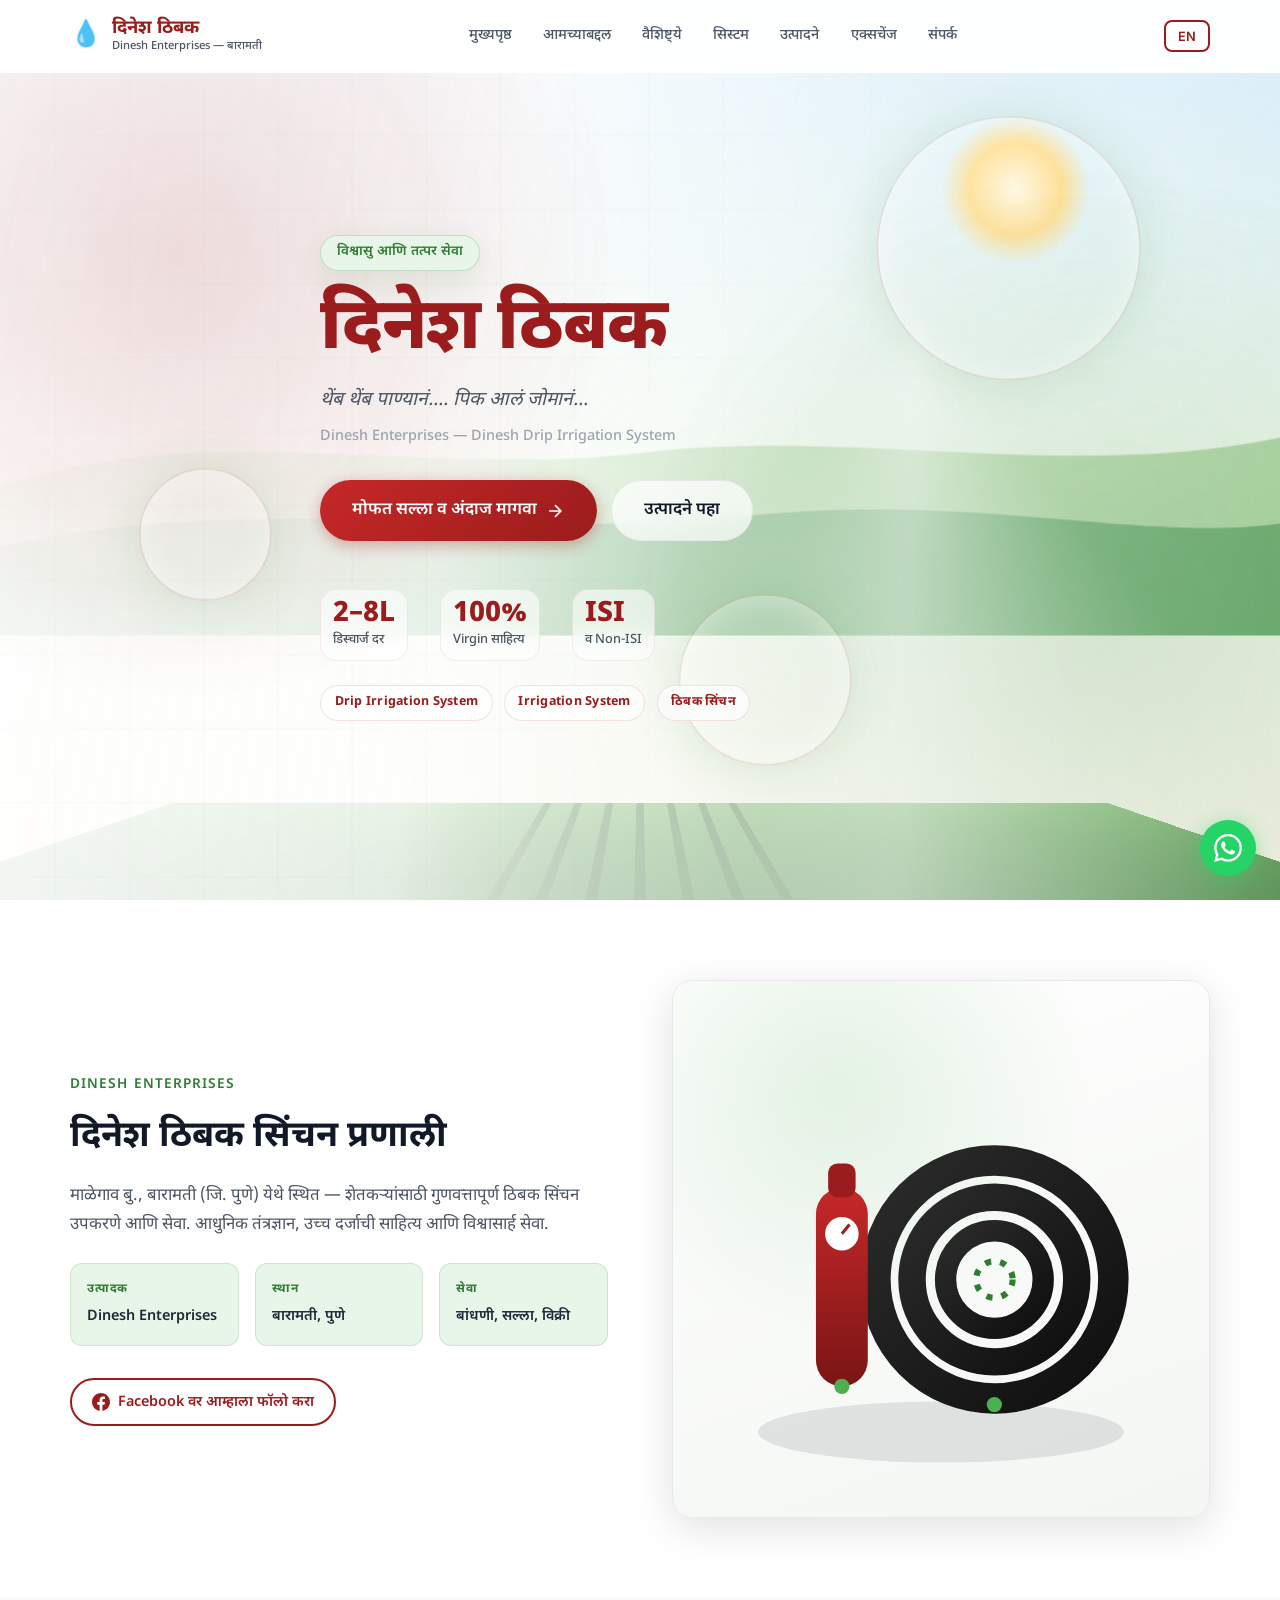
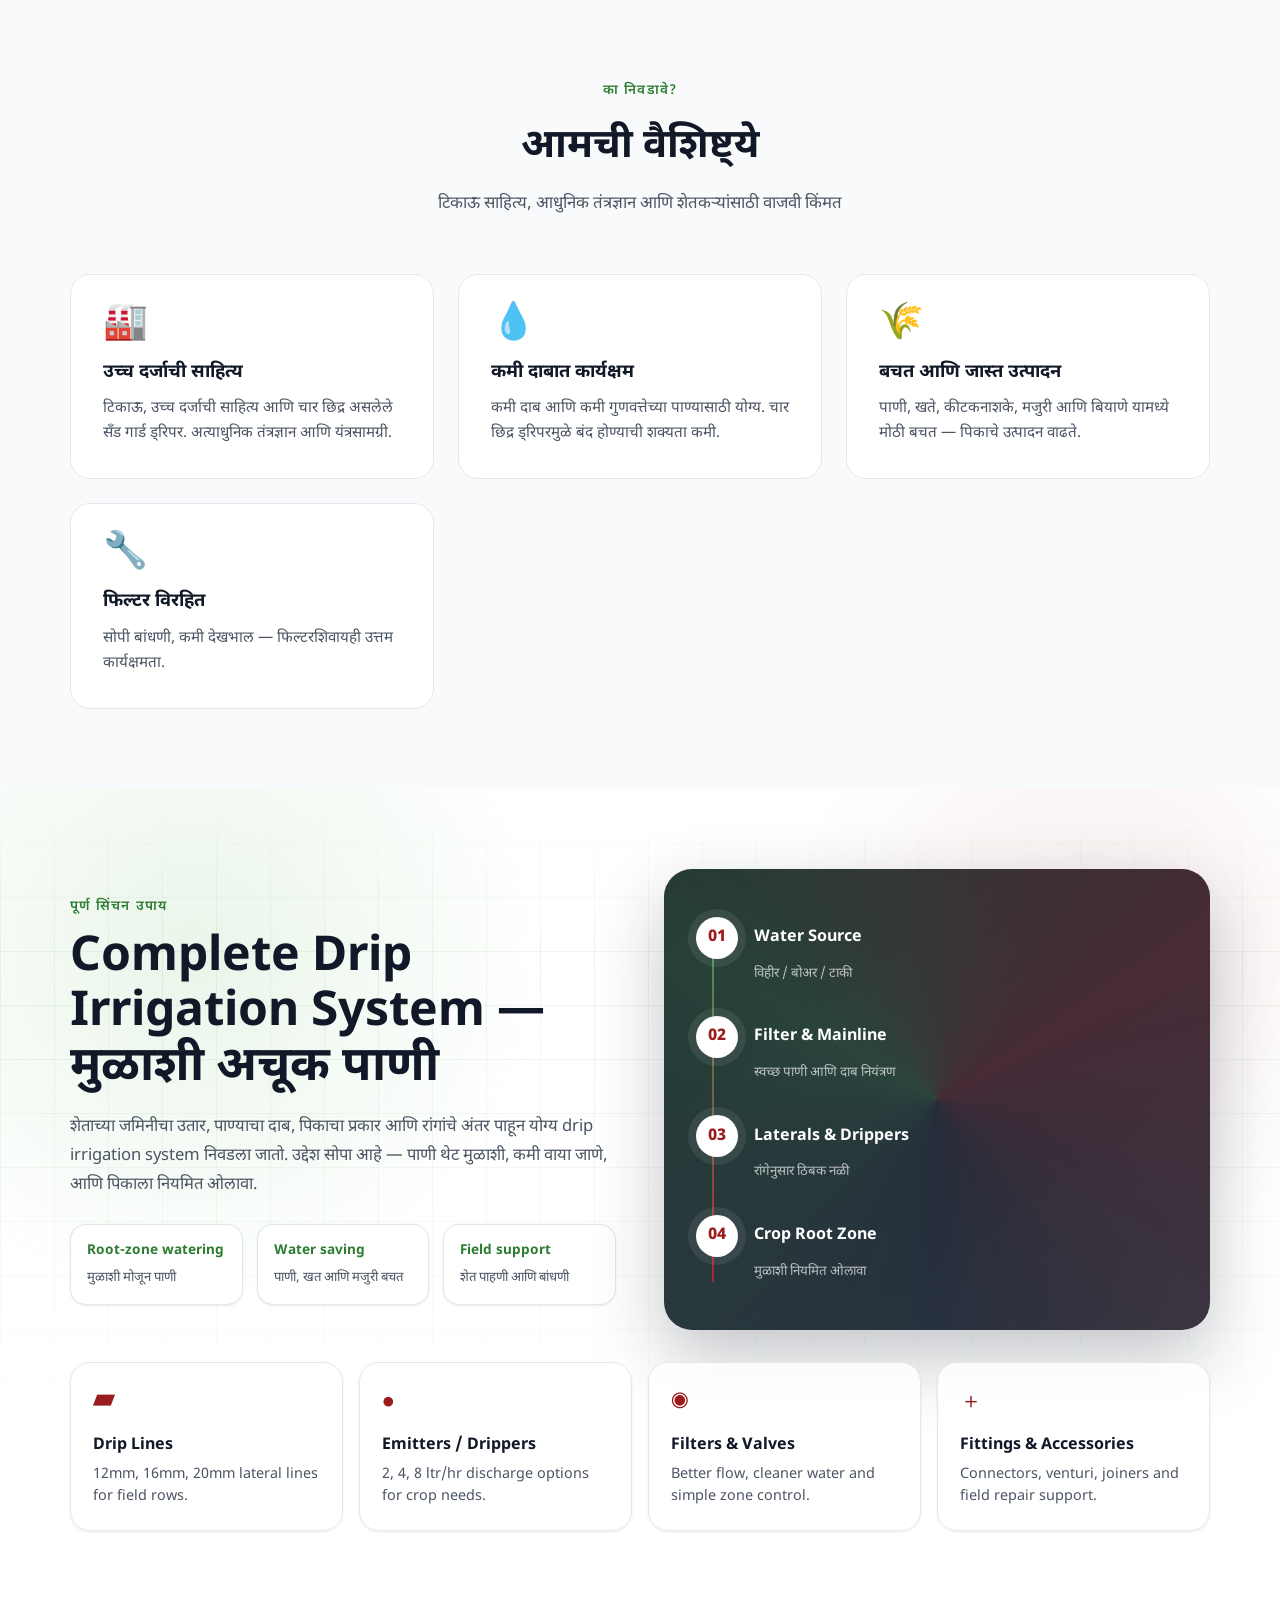
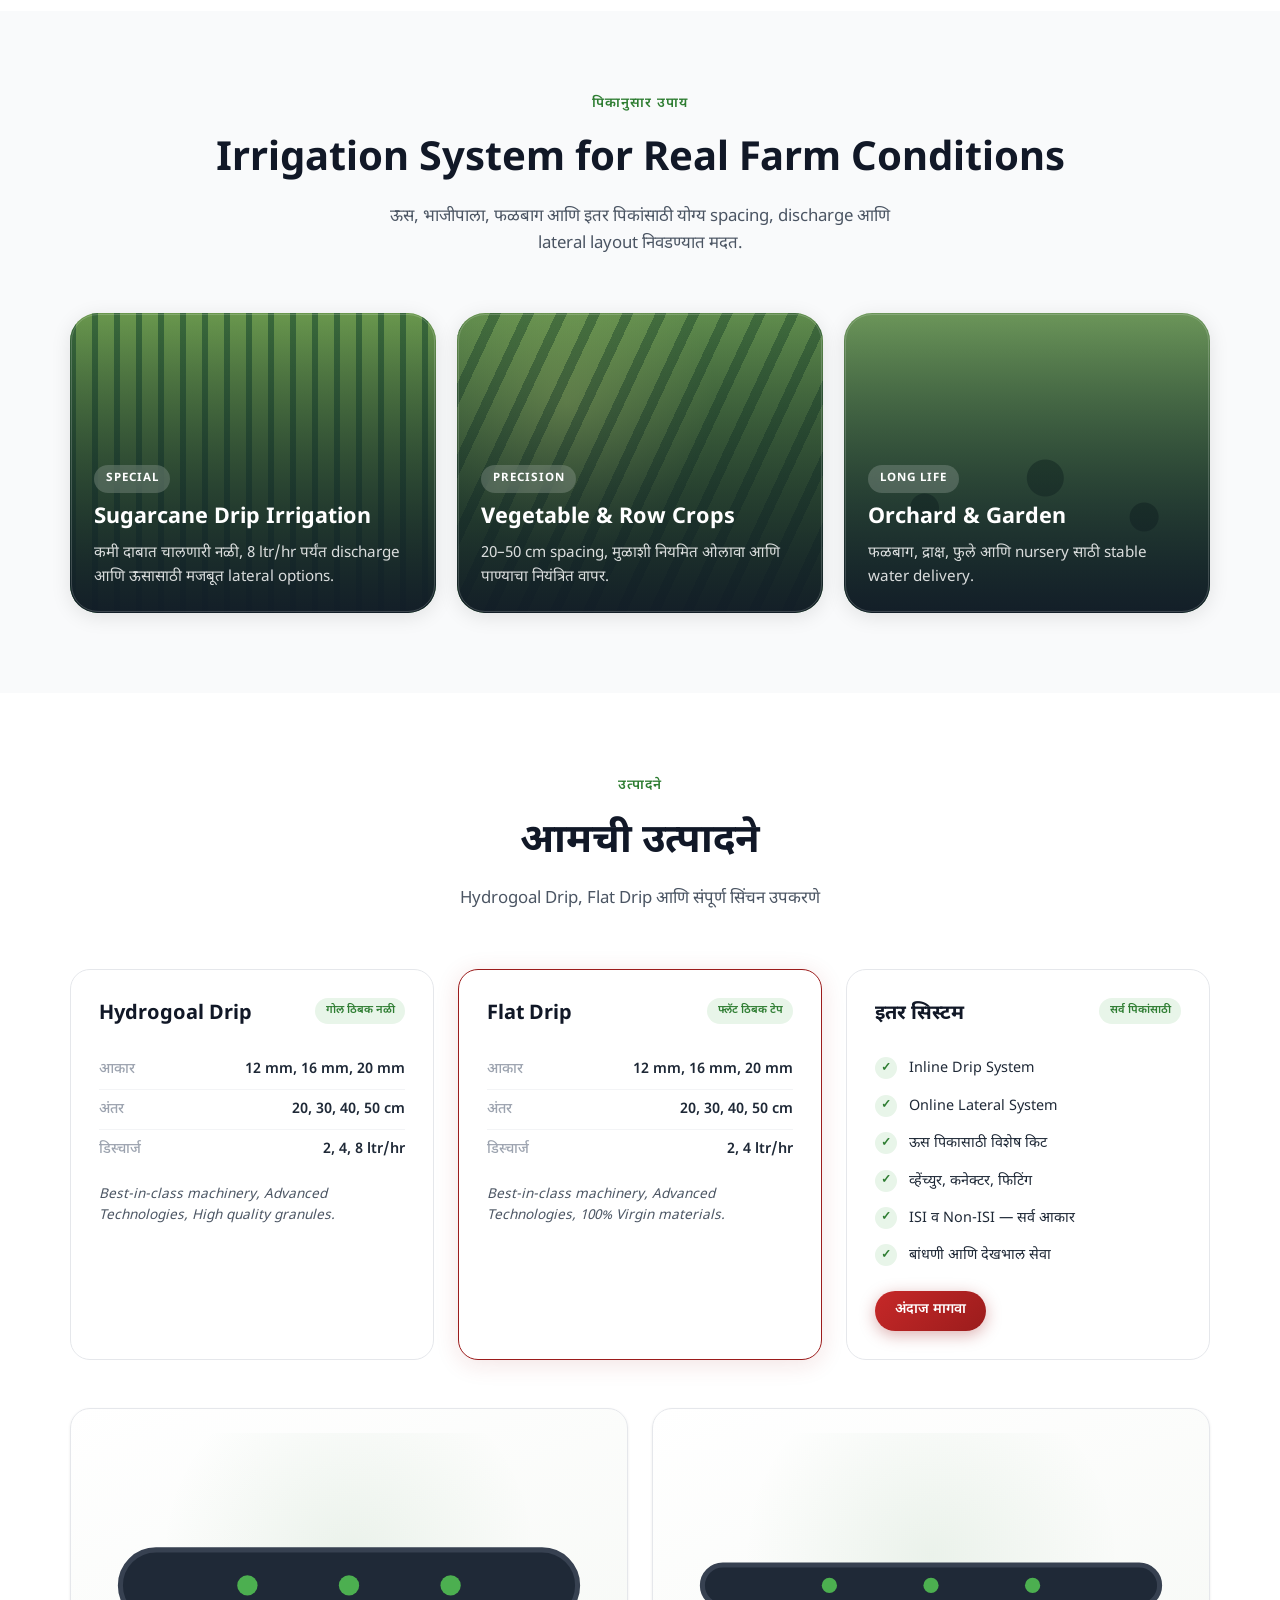
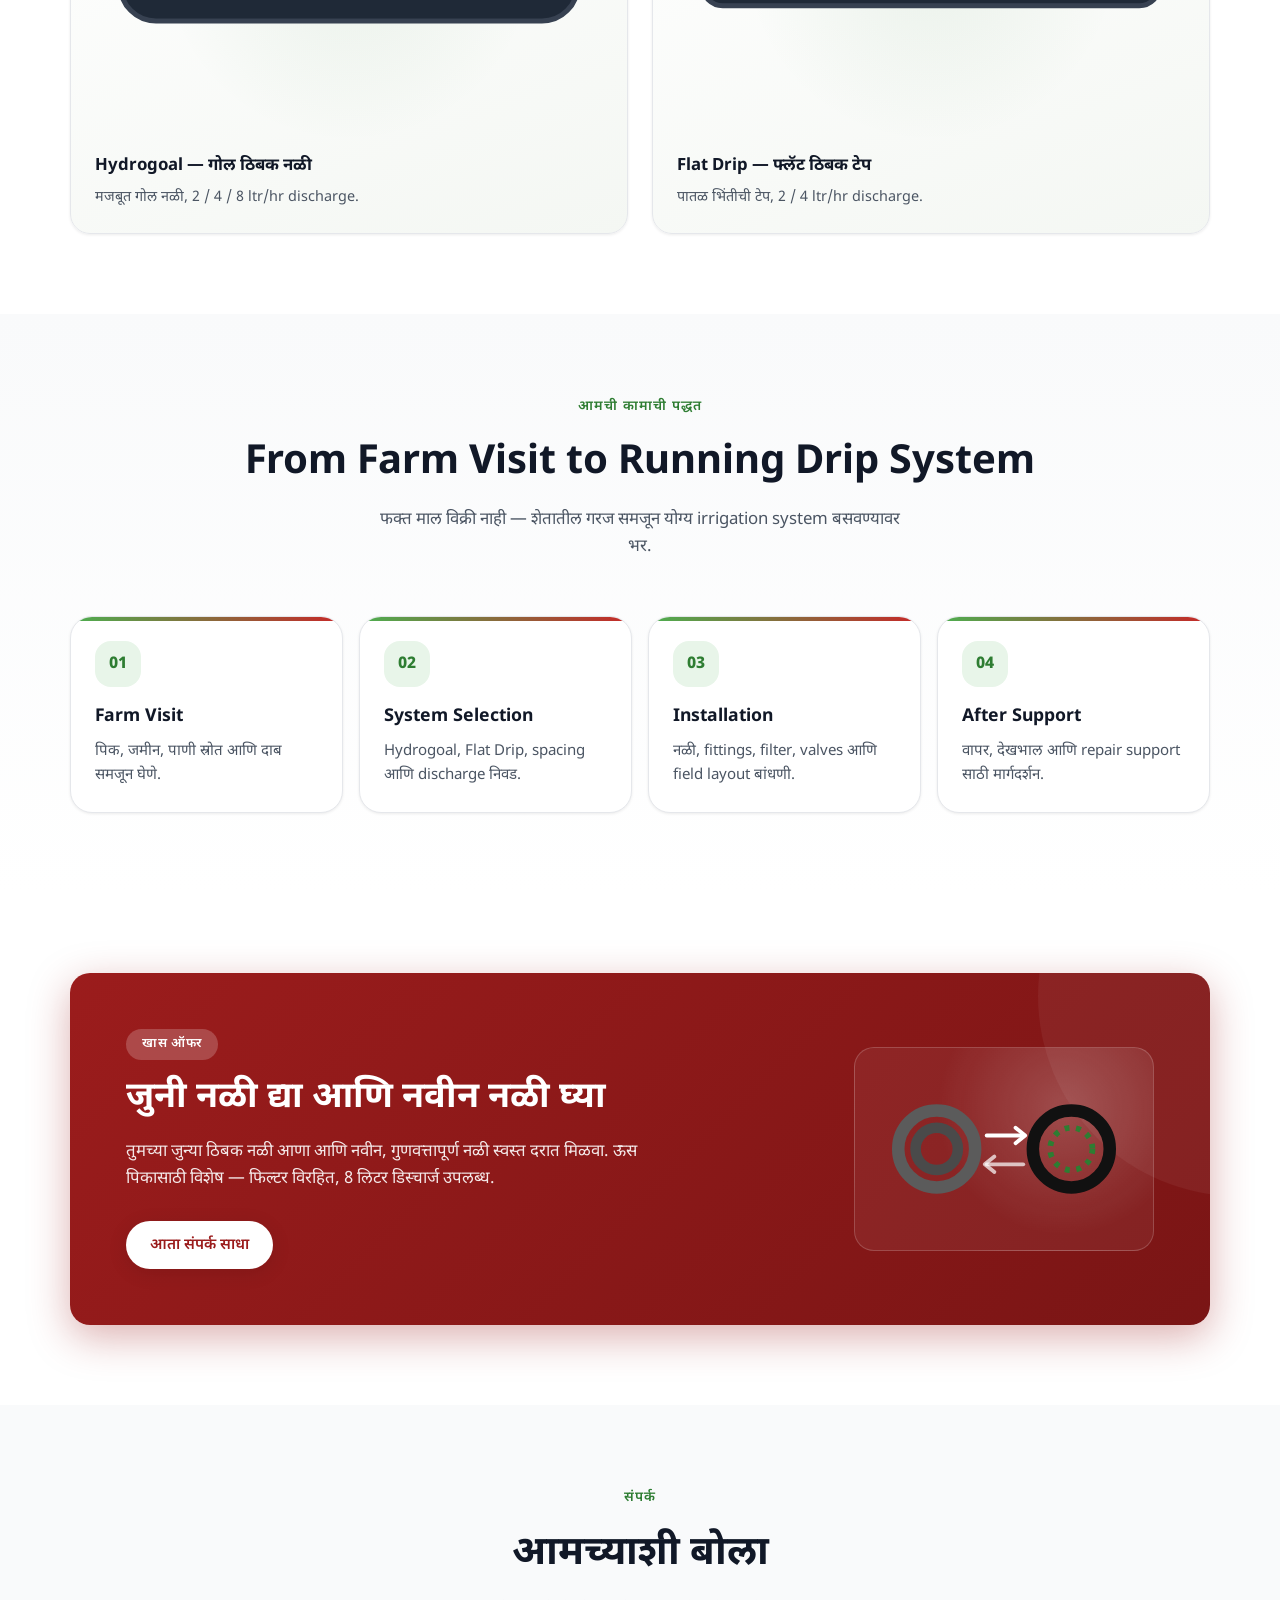
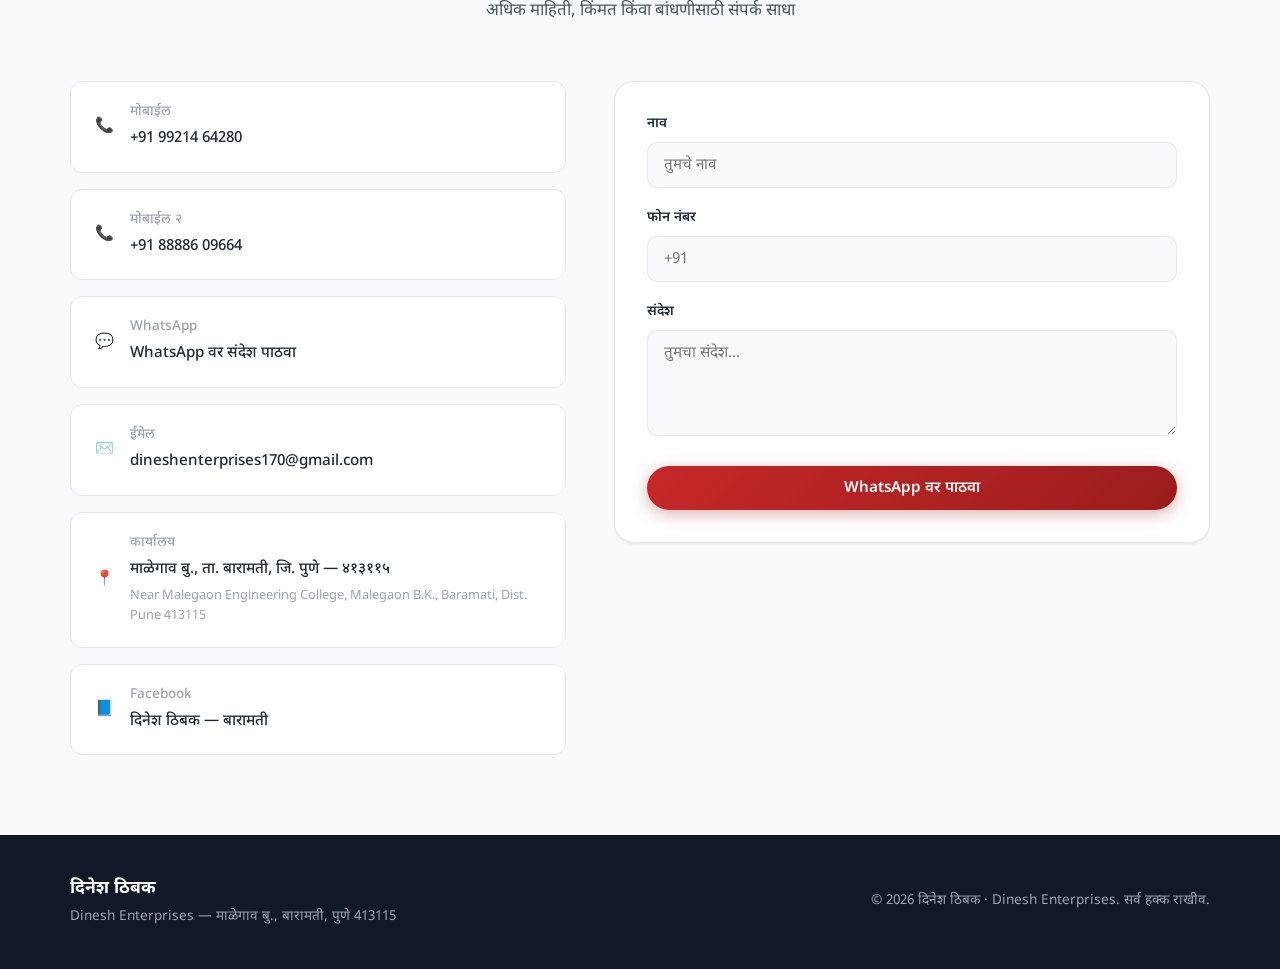
==== commit 85b5b951: "Redesign with animated illustrations and fix Marathi copy. Replace all images with CSS/SVG animated " ====
--- a/index.html
+++ b/index.html
@@ -42,7 +42,23 @@
   <main>
     <section class="hero" id="home">
       <div class="hero-bg">
-        <img src="assets/dinesh-drip-field-hero.png" alt="Dinesh Thibak drip irrigation system in a farm field" class="hero-banner-img">
+        <div class="hero-scene" aria-hidden="true">
+          <span class="scene-sun"></span>
+          <svg class="scene-hills" viewBox="0 0 1440 320" preserveAspectRatio="none">
+            <path class="hill hill-back" d="M0,210 C240,150 480,200 720,180 C960,160 1200,205 1440,165 L1440,320 L0,320 Z"/>
+            <path class="hill hill-front" d="M0,255 C300,205 560,250 840,228 C1100,210 1280,252 1440,232 L1440,320 L0,320 Z"/>
+          </svg>
+          <div class="scene-field">
+            <span></span><span></span><span></span><span></span><span></span><span></span><span></span>
+          </div>
+          <div class="scene-drips">
+            <span style="--d:0s;--x:18%"></span>
+            <span style="--d:0.8s;--x:34%"></span>
+            <span style="--d:1.5s;--x:52%"></span>
+            <span style="--d:0.4s;--x:68%"></span>
+            <span style="--d:1.1s;--x:84%"></span>
+          </div>
+        </div>
         <div class="hero-overlay"></div>
         <div class="hero-motion" aria-hidden="true">
           <span class="hero-orb hero-orb-one"></span>
@@ -56,10 +72,13 @@
         <h1 class="hero-title" data-i18n="hero_title">दिनेश ठिबक</h1>
         <p class="hero-subtitle" data-i18n="hero_subtitle">थेंब थेंब पाण्यानं.... पिक आलं जोमानं...</p>
         <p class="hero-company" data-i18n="hero_company">Dinesh Enterprises — Dinesh Drip Irrigation System</p>
-        <a href="#exchange" class="btn btn-primary btn-lg hero-cta">
-          <span data-i18n="hero_cta">जुनी नळी द्या आणि नवीन नळी घ्या</span>
-          <svg width="20" height="20" viewBox="0 0 24 24" fill="none" stroke="currentColor" stroke-width="2"><path d="M5 12h14M12 5l7 7-7 7"/></svg>
-        </a>
+        <div class="hero-cta-group">
+          <a href="#contact" class="btn btn-primary btn-lg hero-cta">
+            <span data-i18n="hero_cta">मोफत सल्ला व अंदाज मागवा</span>
+            <svg width="20" height="20" viewBox="0 0 24 24" fill="none" stroke="currentColor" stroke-width="2"><path d="M5 12h14M12 5l7 7-7 7"/></svg>
+          </a>
+          <a href="#products" class="btn btn-ghost btn-lg" data-i18n="hero_cta2">उत्पादने पहा</a>
+        </div>
         <div class="hero-stats">
           <div class="stat">
             <span class="stat-num">2–8L</span>
@@ -87,8 +106,8 @@
         <div class="about-layout">
           <div class="about-content">
             <span class="section-tag" data-i18n="about_tag">Dinesh Enterprises</span>
-            <h2 data-i18n="about_title">दिनेश ड्रिप इरिगेशन सिस्टम</h2>
-            <p data-i18n="about_desc">माळेगाव बु., बारामती (जि. पुणे) येथे स्थित — शेतकऱ्यांसाठी गुणवत्तापूर्ण ड्रिप सिंचन उपकरणे आणि सेवा. आधुनिक तंत्रज्ञान, उच्च दर्जाची साहित्य आणि विश्वासार्ह सेवा.</p>
+            <h2 data-i18n="about_title">दिनेश ठिबक सिंचन प्रणाली</h2>
+            <p data-i18n="about_desc">माळेगाव बु., बारामती (जि. पुणे) येथे स्थित — शेतकऱ्यांसाठी गुणवत्तापूर्ण ठिबक सिंचन उपकरणे आणि सेवा. आधुनिक तंत्रज्ञान, उच्च दर्जाची साहित्य आणि विश्वासार्ह सेवा.</p>
             <div class="about-highlights">
               <div class="about-highlight">
                 <strong data-i18n="ah1_title">उत्पादक</strong>
@@ -109,7 +128,37 @@
             </a>
           </div>
           <div class="about-visual">
-            <img src="assets/products-catalog.png" alt="Dinesh Drip product catalog" class="about-img">
+            <div class="illustration illustration-product" aria-hidden="true">
+              <svg viewBox="0 0 320 320" class="illu-svg">
+                <defs>
+                  <linearGradient id="coilGrad" x1="0" y1="0" x2="1" y2="1">
+                    <stop offset="0" stop-color="#2b2b2b"/>
+                    <stop offset="1" stop-color="#0f0f0f"/>
+                  </linearGradient>
+                  <linearGradient id="filterGrad" x1="0" y1="0" x2="0" y2="1">
+                    <stop offset="0" stop-color="#c62828"/>
+                    <stop offset="1" stop-color="#7a1515"/>
+                  </linearGradient>
+                </defs>
+                <ellipse cx="160" cy="280" rx="120" ry="20" fill="rgba(17,24,39,0.10)"/>
+                <g class="illu-coil">
+                  <circle cx="195" cy="180" r="78" fill="none" stroke="url(#coilGrad)" stroke-width="20"/>
+                  <circle cx="195" cy="180" r="54" fill="none" stroke="url(#coilGrad)" stroke-width="18"/>
+                  <circle cx="195" cy="180" r="32" fill="none" stroke="url(#coilGrad)" stroke-width="14"/>
+                  <circle cx="195" cy="180" r="12" fill="none" stroke="#2e7d32" stroke-width="4" stroke-dasharray="4 6" class="illu-dash"/>
+                </g>
+                <g class="illu-filter">
+                  <rect x="78" y="120" width="34" height="130" rx="17" fill="url(#filterGrad)"/>
+                  <rect x="86" y="104" width="18" height="22" rx="6" fill="#9b1c1c"/>
+                  <circle cx="95" cy="150" r="11" fill="#fff"/>
+                  <line x1="95" y1="150" x2="100" y2="144" stroke="#9b1c1c" stroke-width="2"/>
+                </g>
+                <g class="illu-drops">
+                  <circle class="drop" cx="95" cy="250" r="5" fill="#4caf50"/>
+                  <circle class="drop drop-2" cx="195" cy="262" r="5" fill="#4caf50"/>
+                </g>
+              </svg>
+            </div>
           </div>
         </div>
       </div>
@@ -139,19 +188,9 @@
             <p data-i18n="f3_desc">पाणी, खते, कीटकनाशके, मजुरी आणि बियाणे यामध्ये मोठी बचत — पिकाचे उत्पादन वाढते.</p>
           </article>
           <article class="feature-card">
-            <div class="feature-icon">📦</div>
-            <h3 data-i18n="f4_title">विविध प्रकार</h3>
-            <p data-i18n="f4_desc">Inline, Online Lateral, Flat Drip — सर्व पिकांसाठी. सर्व आकार, ISI आणि Non-ISI उपलब्ध.</p>
-          </article>
-          <article class="feature-card">
             <div class="feature-icon">🔧</div>
             <h3 data-i18n="f5_title">फिल्टर विरहित</h3>
             <p data-i18n="f5_desc">सोपी बांधणी, कमी देखभाल — फिल्टरशिवायही उत्तम कार्यक्षमता.</p>
-          </article>
-          <article class="feature-card">
-            <div class="feature-icon">🤝</div>
-            <h3 data-i18n="f6_title">विश्वासु सेवा</h3>
-            <p data-i18n="f6_desc">विश्वासु आणि तत्पर सेवा — शेताला भेट, योग्य सल्ला आणि बांधणी.</p>
           </article>
         </div>
       </div>
@@ -268,7 +307,7 @@
           <article class="product-card">
             <div class="product-card-header">
               <h3>Hydrogoal Drip</h3>
-              <span class="product-tag" data-i18n="pc1_tag">गोल ड्रिप नळी</span>
+              <span class="product-tag" data-i18n="pc1_tag">गोल ठिबक नळी</span>
             </div>
             <ul class="spec-list">
               <li>
@@ -290,7 +329,7 @@
           <article class="product-card product-card-featured">
             <div class="product-card-header">
               <h3>Flat Drip</h3>
-              <span class="product-tag" data-i18n="pc2_tag">फ्लॅट ड्रिप टेप</span>
+              <span class="product-tag" data-i18n="pc2_tag">फ्लॅट ठिबक टेप</span>
             </div>
             <ul class="spec-list">
               <li>
@@ -326,9 +365,39 @@
           </article>
         </div>
 
-        <div class="catalog-gallery">
-          <img src="assets/products-catalog.png" alt="Hydrogoal Drip and Flat Drip catalog" class="gallery-img">
-          <img src="assets/flyer-features.png" alt="Dinesh Thibak features flyer" class="gallery-img">
+        <div class="drip-compare">
+          <article class="compare-card">
+            <div class="compare-visual">
+              <svg viewBox="0 0 200 120" class="compare-svg" aria-hidden="true">
+                <rect x="10" y="46" width="180" height="28" rx="14" fill="#1f2937"/>
+                <rect x="10" y="46" width="180" height="28" rx="14" fill="none" stroke="#374151" stroke-width="2"/>
+                <circle cx="60" cy="60" r="4" fill="#4caf50"/>
+                <circle cx="100" cy="60" r="4" fill="#4caf50"/>
+                <circle cx="140" cy="60" r="4" fill="#4caf50"/>
+                <circle class="drip-dot" cx="60" cy="60" r="3" fill="#2e7d32"/>
+                <circle class="drip-dot drip-dot-2" cx="100" cy="60" r="3" fill="#2e7d32"/>
+                <circle class="drip-dot drip-dot-3" cx="140" cy="60" r="3" fill="#2e7d32"/>
+              </svg>
+            </div>
+            <h4 data-i18n="cmp1_title">Hydrogoal — गोल ठिबक नळी</h4>
+            <p data-i18n="cmp1_desc">मजबूत गोल नळी, 2 / 4 / 8 ltr/hr discharge.</p>
+          </article>
+          <article class="compare-card">
+            <div class="compare-visual">
+              <svg viewBox="0 0 200 120" class="compare-svg" aria-hidden="true">
+                <rect x="10" y="52" width="180" height="16" rx="8" fill="#1f2937"/>
+                <rect x="10" y="52" width="180" height="16" rx="8" fill="none" stroke="#374151" stroke-width="2"/>
+                <circle cx="60" cy="60" r="3" fill="#4caf50"/>
+                <circle cx="100" cy="60" r="3" fill="#4caf50"/>
+                <circle cx="140" cy="60" r="3" fill="#4caf50"/>
+                <circle class="drip-dot" cx="60" cy="60" r="2.5" fill="#2e7d32"/>
+                <circle class="drip-dot drip-dot-2" cx="100" cy="60" r="2.5" fill="#2e7d32"/>
+                <circle class="drip-dot drip-dot-3" cx="140" cy="60" r="2.5" fill="#2e7d32"/>
+              </svg>
+            </div>
+            <h4 data-i18n="cmp2_title">Flat Drip — फ्लॅट ठिबक टेप</h4>
+            <p data-i18n="cmp2_desc">पातळ भिंतीची टेप, 2 / 4 ltr/hr discharge.</p>
+          </article>
         </div>
       </div>
     </section>
@@ -365,23 +434,40 @@
       </div>
     </section>
 
-    <section class="exchange section section-alt" id="exchange">
+    <section class="exchange section" id="exchange">
       <div class="container">
         <div class="exchange-card">
           <div class="exchange-content">
             <span class="exchange-label" data-i18n="exchange_label">खास ऑफर</span>
             <h2 data-i18n="exchange_title">जुनी नळी द्या आणि नवीन नळी घ्या</h2>
-            <p data-i18n="exchange_desc">तुमच्या जुन्या ड्रिप नळी आणा आणि नवीन, गुणवत्तापूर्ण नळी स्वस्त दरात मिळवा. ऊस पिकासाठी विशेष — फिल्टर विरहित, 8 लिटर डिस्चार्ज उपलब्ध.</p>
+            <p data-i18n="exchange_desc">तुमच्या जुन्या ठिबक नळी आणा आणि नवीन, गुणवत्तापूर्ण नळी स्वस्त दरात मिळवा. ऊस पिकासाठी विशेष — फिल्टर विरहित, 8 लिटर डिस्चार्ज उपलब्ध.</p>
             <a href="#contact" class="btn btn-white" data-i18n="exchange_cta">आता संपर्क साधा</a>
           </div>
           <div class="exchange-visual">
-            <img src="assets/hero-banner.png" alt="Pipe exchange offer" class="exchange-img">
-          </div>
-        </div>
-      </div>
-    </section>
-
-    <section class="contact section" id="contact">
+            <div class="illustration illustration-exchange" aria-hidden="true">
+              <svg viewBox="0 0 260 160" class="illu-svg">
+                <g class="ex-old">
+                  <circle cx="60" cy="80" r="40" fill="none" stroke="#5b5b5b" stroke-width="13"/>
+                  <circle cx="60" cy="80" r="22" fill="none" stroke="#4a4a4a" stroke-width="11"/>
+                </g>
+                <g class="ex-arrows">
+                  <path d="M112,66 L150,66" stroke="#fff" stroke-width="4" stroke-linecap="round"/>
+                  <path d="M142,58 L152,66 L142,74" fill="none" stroke="#fff" stroke-width="4" stroke-linecap="round" stroke-linejoin="round"/>
+                  <path d="M150,96 L112,96" stroke="rgba(255,255,255,0.7)" stroke-width="4" stroke-linecap="round"/>
+                  <path d="M120,88 L110,96 L120,104" fill="none" stroke="rgba(255,255,255,0.7)" stroke-width="4" stroke-linecap="round" stroke-linejoin="round"/>
+                </g>
+                <g class="ex-new">
+                  <circle cx="200" cy="80" r="40" fill="none" stroke="#111" stroke-width="13"/>
+                  <circle cx="200" cy="80" r="22" fill="none" stroke="#2e7d32" stroke-width="6" stroke-dasharray="5 7" class="illu-dash"/>
+                </g>
+              </svg>
+            </div>
+          </div>
+        </div>
+      </div>
+    </section>
+
+    <section class="contact section section-alt" id="contact">
       <div class="container">
         <div class="section-header">
           <span class="section-tag" data-i18n="contact_tag">संपर्क</span>
--- a/styles.css
+++ b/styles.css
@@ -288,21 +288,105 @@
   transition: transform 0.1s linear;
 }
 
-.hero-banner-img {
+.hero-scene {
+  position: absolute;
+  inset: 0;
+  overflow: hidden;
+  background: linear-gradient(180deg, #cfeafc 0%, #eaf6e6 52%, #f7f3e4 100%);
+}
+
+.scene-sun {
+  position: absolute;
+  top: 14%;
+  right: 16%;
+  width: clamp(90px, 11vw, 150px);
+  aspect-ratio: 1;
+  border-radius: 50%;
+  background: radial-gradient(circle, #fff6d8 0%, #ffd36b 45%, rgba(255, 211, 107, 0) 72%);
+  animation: sunGlow 6s ease-in-out infinite;
+}
+
+@keyframes sunGlow {
+  0%, 100% { transform: scale(1); opacity: 0.9; }
+  50% { transform: scale(1.08); opacity: 1; }
+}
+
+.scene-hills {
+  position: absolute;
+  bottom: 30%;
+  left: 0;
   width: 100%;
-  height: 100%;
-  object-fit: cover;
-  object-position: center;
+  height: 45%;
+}
+
+.scene-hills .hill-back { fill: #9ccc8f; opacity: 0.85; }
+.scene-hills .hill-front { fill: #5fa463; }
+
+.scene-field {
+  position: absolute;
+  left: -10%;
+  right: -10%;
+  bottom: 0;
+  height: 38%;
+  background: linear-gradient(180deg, #6cae5a, #3f7d3a);
+  transform: perspective(420px) rotateX(58deg);
+  transform-origin: bottom center;
+  display: flex;
+  justify-content: center;
+  gap: clamp(14px, 3vw, 40px);
+  overflow: hidden;
+}
+
+.scene-field span {
+  width: clamp(6px, 1vw, 12px);
+  height: 200%;
+  background: linear-gradient(180deg, rgba(20, 60, 20, 0.55), rgba(20, 60, 20, 0.1));
+  border-radius: 40px;
+  animation: rowSway 5s ease-in-out infinite;
+}
+
+.scene-field span:nth-child(even) { animation-delay: -2.5s; }
+
+@keyframes rowSway {
+  0%, 100% { transform: translateX(0); }
+  50% { transform: translateX(6px); }
+}
+
+.scene-drips {
+  position: absolute;
+  inset: 0;
+}
+
+.scene-drips span {
+  position: absolute;
+  top: 52%;
+  left: var(--x);
+  width: 9px;
+  height: 9px;
+  border-radius: 50% 50% 50% 0;
+  transform: rotate(45deg);
+  background: #2e7d32;
+  opacity: 0;
+  animation: dripFall 2.6s ease-in infinite;
+  animation-delay: var(--d);
+}
+
+@keyframes dripFall {
+  0% { transform: translateY(0) rotate(45deg) scale(0.6); opacity: 0; }
+  15% { opacity: 1; }
+  70% { opacity: 1; }
+  100% { transform: translateY(60px) rotate(45deg) scale(1); opacity: 0; }
 }
 
 .hero-overlay {
   position: absolute;
   inset: 0;
   background: linear-gradient(
-    135deg,
-    rgba(255, 255, 255, 0.95) 0%,
-    rgba(255, 255, 255, 0.85) 40%,
-    rgba(232, 245, 233, 0.75) 100%
+    100deg,
+    rgba(255, 255, 255, 0.96) 0%,
+    rgba(255, 255, 255, 0.86) 38%,
+    rgba(255, 255, 255, 0.45) 62%,
+    rgba(255, 255, 255, 0.08) 100%
   );
 }
 
@@ -477,8 +561,29 @@
   margin-bottom: 2rem;
 }
 
+.hero-cta-group {
+  display: flex;
+  flex-wrap: wrap;
+  gap: 0.85rem;
+  margin-bottom: 3rem;
+}
+
 .hero-cta {
-  margin-bottom: 3rem;
+  margin-bottom: 0;
+}
+
+.btn-ghost {
+  background: rgba(255, 255, 255, 0.7);
+  color: var(--gray-900);
+  border: 1px solid var(--gray-200);
+  backdrop-filter: blur(8px);
+}
+
+.btn-ghost:hover {
+  transform: translateY(-2px);
+  border-color: var(--red);
+  color: var(--red);
+  box-shadow: var(--shadow-md);
 }
 
 .hero-stats {
@@ -688,10 +793,92 @@
   color: var(--gray-800);
 }
 
-.about-img {
+/* Animated illustrations (image-free) */
+.illustration {
+  position: relative;
   border-radius: var(--radius-lg);
+  background:
+    radial-gradient(circle at 30% 20%, rgba(76, 175, 80, 0.14), transparent 45%),
+    linear-gradient(160deg, #ffffff, #f3f6f2);
+  border: 1px solid var(--gray-200);
   box-shadow: var(--shadow-lg);
+  padding: 1.5rem;
+  overflow: hidden;
+}
+
+.illu-svg {
   width: 100%;
+  height: auto;
+  display: block;
+}
+
+.illu-coil {
+  transform-box: fill-box;
+  transform-origin: center;
+  animation: coilFloat 5s ease-in-out infinite;
+}
+
+@keyframes coilFloat {
+  0%, 100% { transform: translateY(0); }
+  50% { transform: translateY(-8px); }
+}
+
+.illu-filter {
+  transform-box: fill-box;
+  transform-origin: center;
+  animation: coilFloat 5s ease-in-out infinite;
+  animation-delay: -1.5s;
+}
+
+.illu-dash {
+  animation: dashSpin 9s linear infinite;
+  transform-box: fill-box;
+  transform-origin: center;
+}
+
+@keyframes dashSpin {
+  to { stroke-dashoffset: -120; }
+}
+
+.illu-drops .drop {
+  animation: dropPulse 2.4s ease-in-out infinite;
+}
+
+.illu-drops .drop-2 { animation-delay: -1.2s; }
+
+@keyframes dropPulse {
+  0%, 100% { transform: translateY(0); opacity: 0.35; }
+  50% { transform: translateY(10px); opacity: 1; }
+}
+
+.illustration-exchange {
+  background:
+    radial-gradient(circle at 70% 30%, rgba(255, 255, 255, 0.18), transparent 50%),
+    rgba(255, 255, 255, 0.06);
+  border-color: rgba(255, 255, 255, 0.18);
+  box-shadow: none;
+}
+
+.ex-old {
+  transform-box: fill-box;
+  transform-origin: center;
+  animation: coilFloat 5s ease-in-out infinite;
+}
+
+.ex-new {
+  transform-box: fill-box;
+  transform-origin: center;
+  animation: coilFloat 5s ease-in-out infinite;
+  animation-delay: -2s;
+}
+
+.ex-arrows {
+  animation: arrowNudge 2.2s ease-in-out infinite;
+}
+
+@keyframes arrowNudge {
+  0%, 100% { transform: translateX(0); }
+  50% { transform: translateX(5px); }
 }
 
 /* System */
@@ -898,10 +1085,9 @@
   position: absolute;
   inset: 0;
   background:
-    linear-gradient(to top, rgba(17, 24, 39, 0.9), rgba(17, 24, 39, 0.25)),
-    var(--crop-bg);
+    linear-gradient(to top, rgba(17, 24, 39, 0.92), rgba(17, 24, 39, 0.25)),
+    var(--crop-scene);
   background-size: cover;
-  background-position: center;
   z-index: -2;
   transition: transform 0.7s cubic-bezier(0.16, 1, 0.3, 1);
 }
@@ -944,15 +1130,24 @@
 }
 
 .crop-sugarcane {
-  --crop-bg: url('assets/dinesh-drip-field-hero.png');
+  --crop-scene:
+    repeating-linear-gradient(90deg, rgba(20, 83, 45, 0.55) 0 6px, transparent 6px 22px),
+    linear-gradient(180deg, #87c25a, #2f6d33);
 }
 
 .crop-vegetable {
-  --crop-bg: url('assets/products-catalog.png');
+  --crop-scene:
+    repeating-linear-gradient(115deg, rgba(15, 70, 35, 0.4) 0 10px, transparent 10px 30px),
+    radial-gradient(circle at 30% 30%, #9ccc65, transparent 45%),
+    linear-gradient(180deg, #7bb45a, #34732f);
 }
 
 .crop-orchard {
-  --crop-bg: url('assets/flyer-features.png');
+  --crop-scene:
+    radial-gradient(circle at 22% 65%, rgba(20, 60, 25, 0.6) 0 14px, transparent 15px),
+    radial-gradient(circle at 55% 55%, rgba(20, 60, 25, 0.55) 0 18px, transparent 19px),
+    radial-gradient(circle at 82% 68%, rgba(20, 60, 25, 0.6) 0 14px, transparent 15px),
+    linear-gradient(180deg, #8ac06a, #2c6a39);
 }
 
 /* Products */
@@ -1051,22 +1246,61 @@
   font-size: 0.9rem;
 }
 
-.catalog-gallery {
+.drip-compare {
   display: grid;
   grid-template-columns: 1fr 1fr;
   gap: 1.5rem;
 }
 
-.gallery-img {
+.compare-card {
+  padding: 1.5rem;
   border-radius: var(--radius-lg);
+  border: 1px solid var(--gray-200);
+  background: linear-gradient(160deg, #ffffff, #f4f7f3);
+  box-shadow: var(--shadow-sm);
+  transition: transform 0.35s ease, box-shadow 0.35s ease;
+}
+
+.compare-card:hover {
+  transform: translateY(-6px);
   box-shadow: var(--shadow-md);
+}
+
+.compare-visual {
+  background: radial-gradient(circle at 50% 40%, rgba(46, 125, 50, 0.08), transparent 60%);
+  border-radius: var(--radius);
+  margin-bottom: 1rem;
+}
+
+.compare-svg {
   width: 100%;
-  transition: var(--transition);
-}
-
-.gallery-img:hover {
-  transform: scale(1.02);
-  box-shadow: var(--shadow-lg);
+  height: auto;
+  display: block;
+}
+
+.compare-card h4 {
+  font-size: 1.05rem;
+  color: var(--gray-900);
+  margin-bottom: 0.35rem;
+}
+
+.compare-card p {
+  font-size: 0.9rem;
+  color: var(--gray-600);
+}
+
+.drip-dot {
+  opacity: 0;
+  animation: dripDrop 2.4s ease-in infinite;
+}
+
+.drip-dot-2 { animation-delay: 0.6s; }
+.drip-dot-3 { animation-delay: 1.2s; }
+
+@keyframes dripDrop {
+  0% { transform: translateY(0); opacity: 0; }
+  20% { opacity: 1; }
+  100% { transform: translateY(34px); opacity: 0; }
 }
 
 .products-layout {
@@ -1199,15 +1433,11 @@
   display: flex;
   align-items: center;
   justify-content: center;
-  max-width: 280px;
-}
-
-.exchange-img {
-  border-radius: var(--radius);
-  box-shadow: 0 8px 32px rgba(0, 0, 0, 0.25);
+  max-width: 300px;
+}
+
+.exchange-visual .illustration {
   width: 100%;
-  max-height: 220px;
-  object-fit: cover;
 }
 
 /* Process */
@@ -1446,7 +1676,7 @@
   .about-layout,
   .system-layout,
   .product-cards,
-  .catalog-gallery,
+  .drip-compare,
   .products-layout,
   .contact-grid {
     grid-template-columns: 1fr;
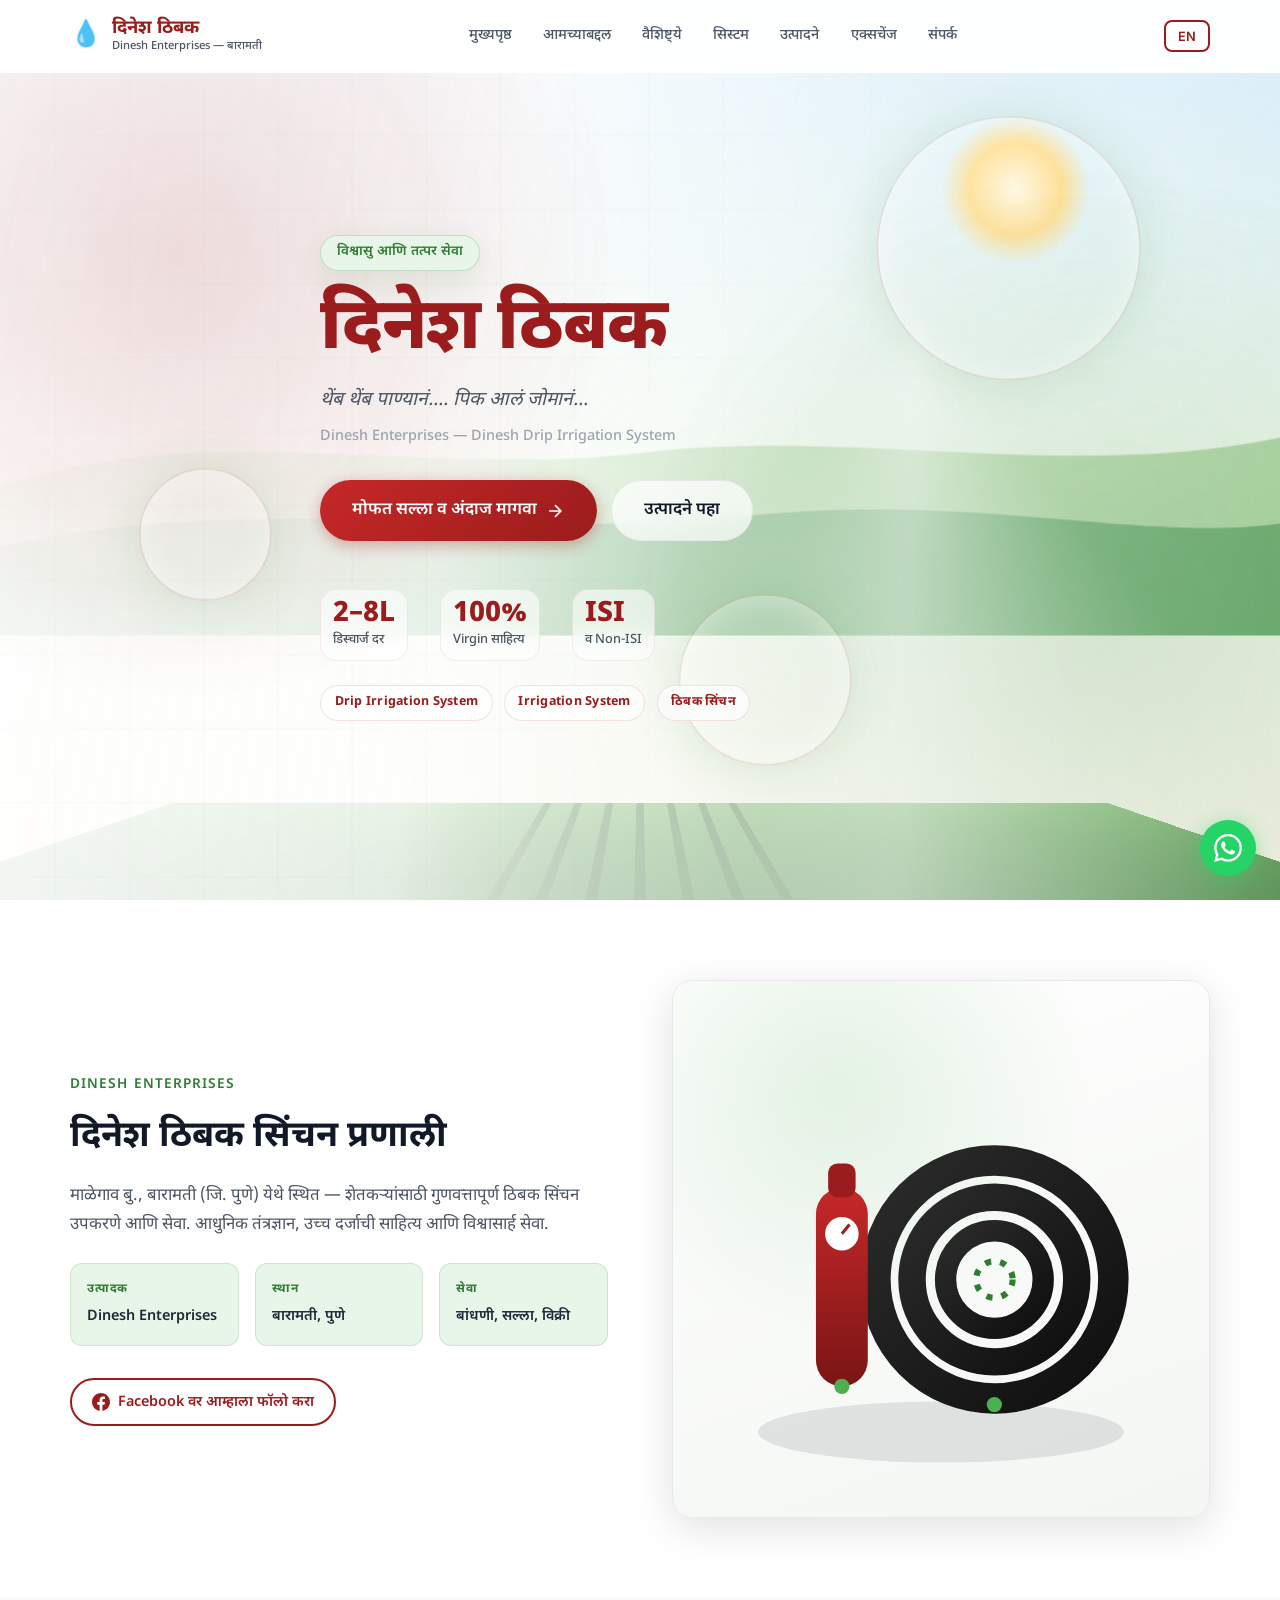
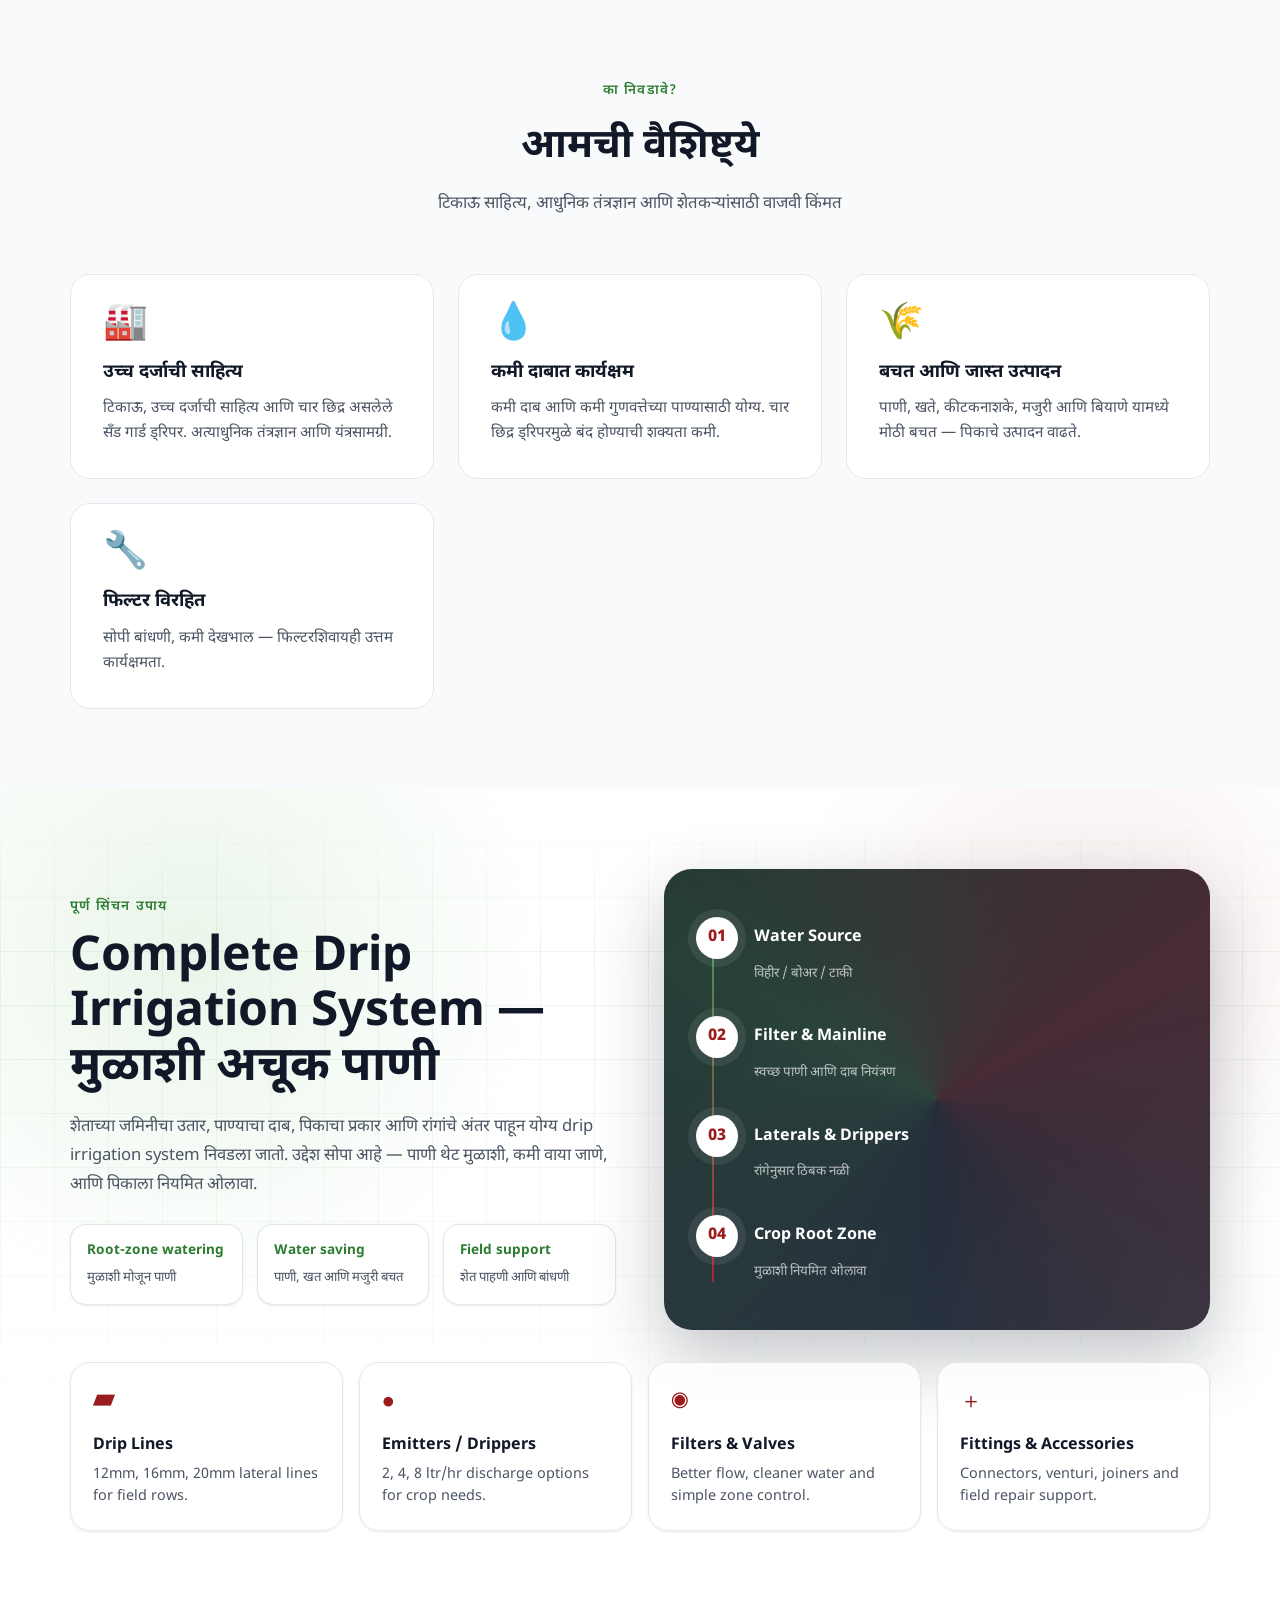
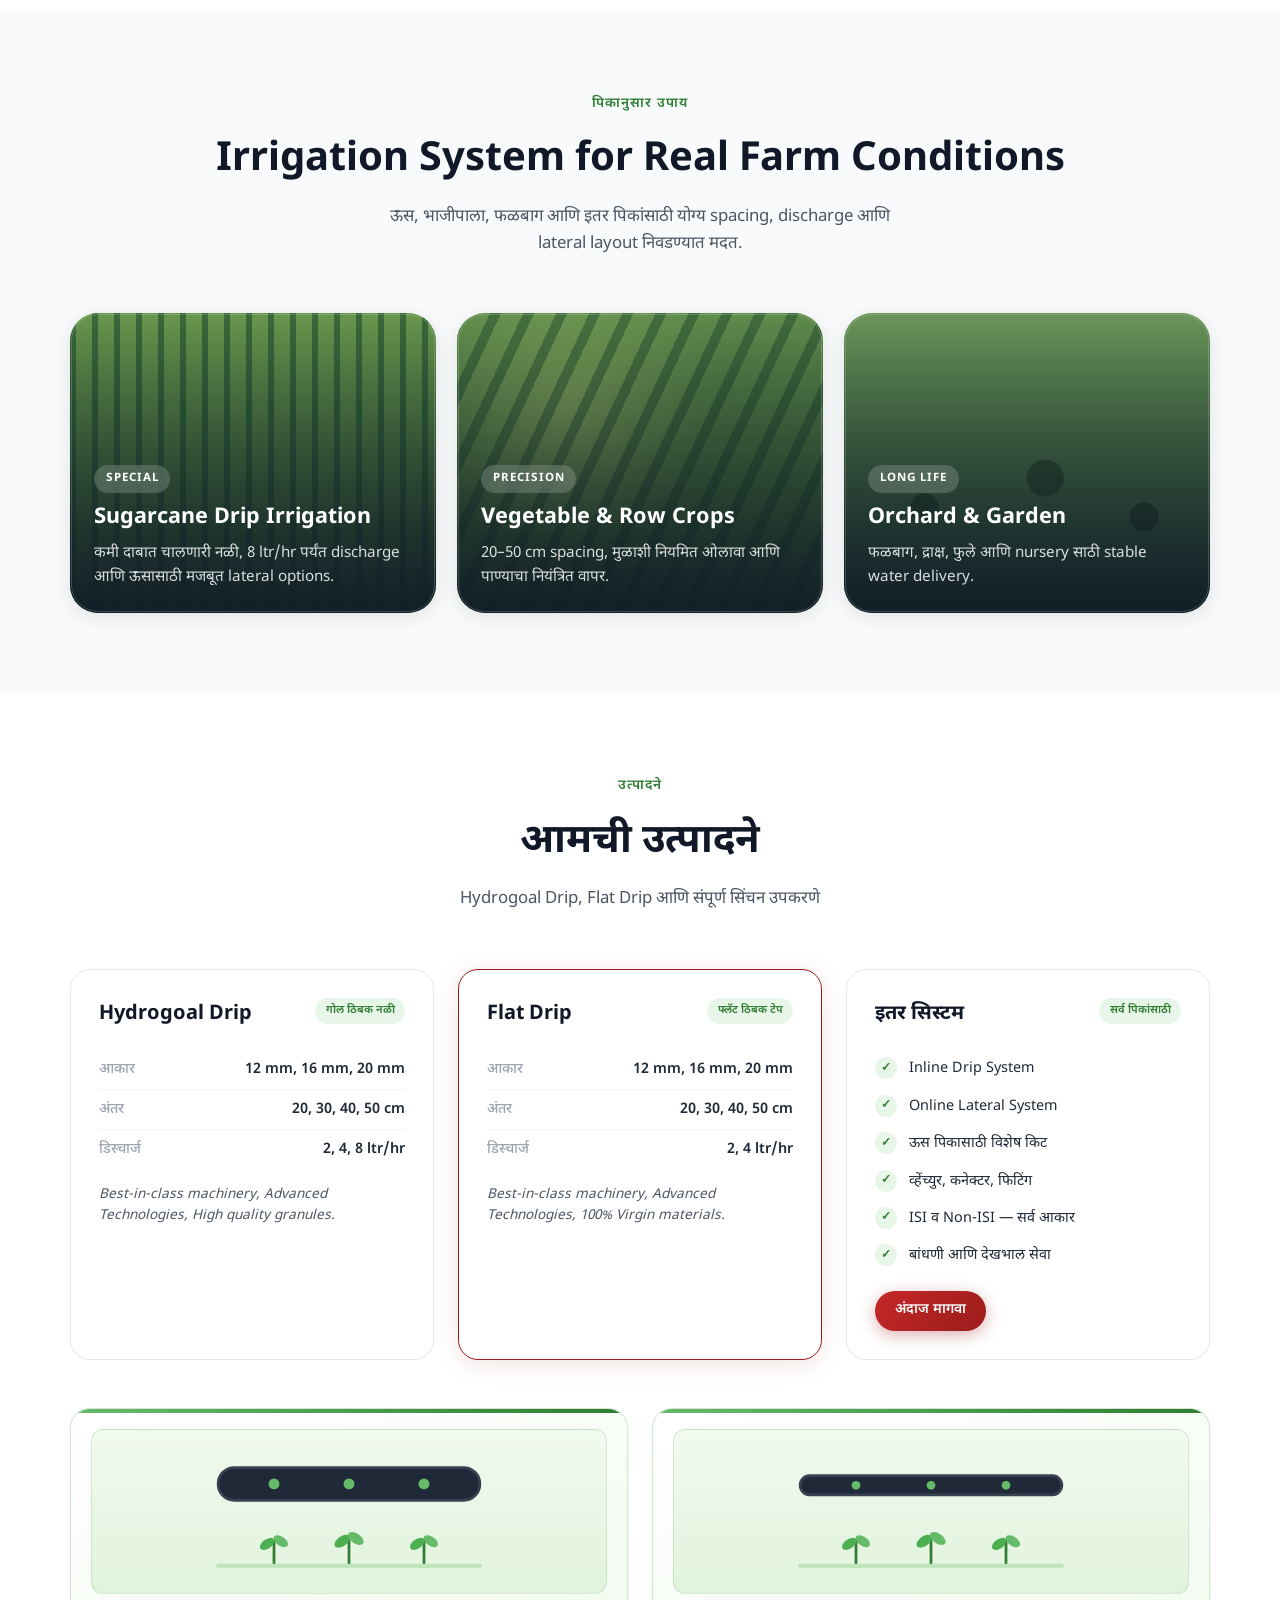
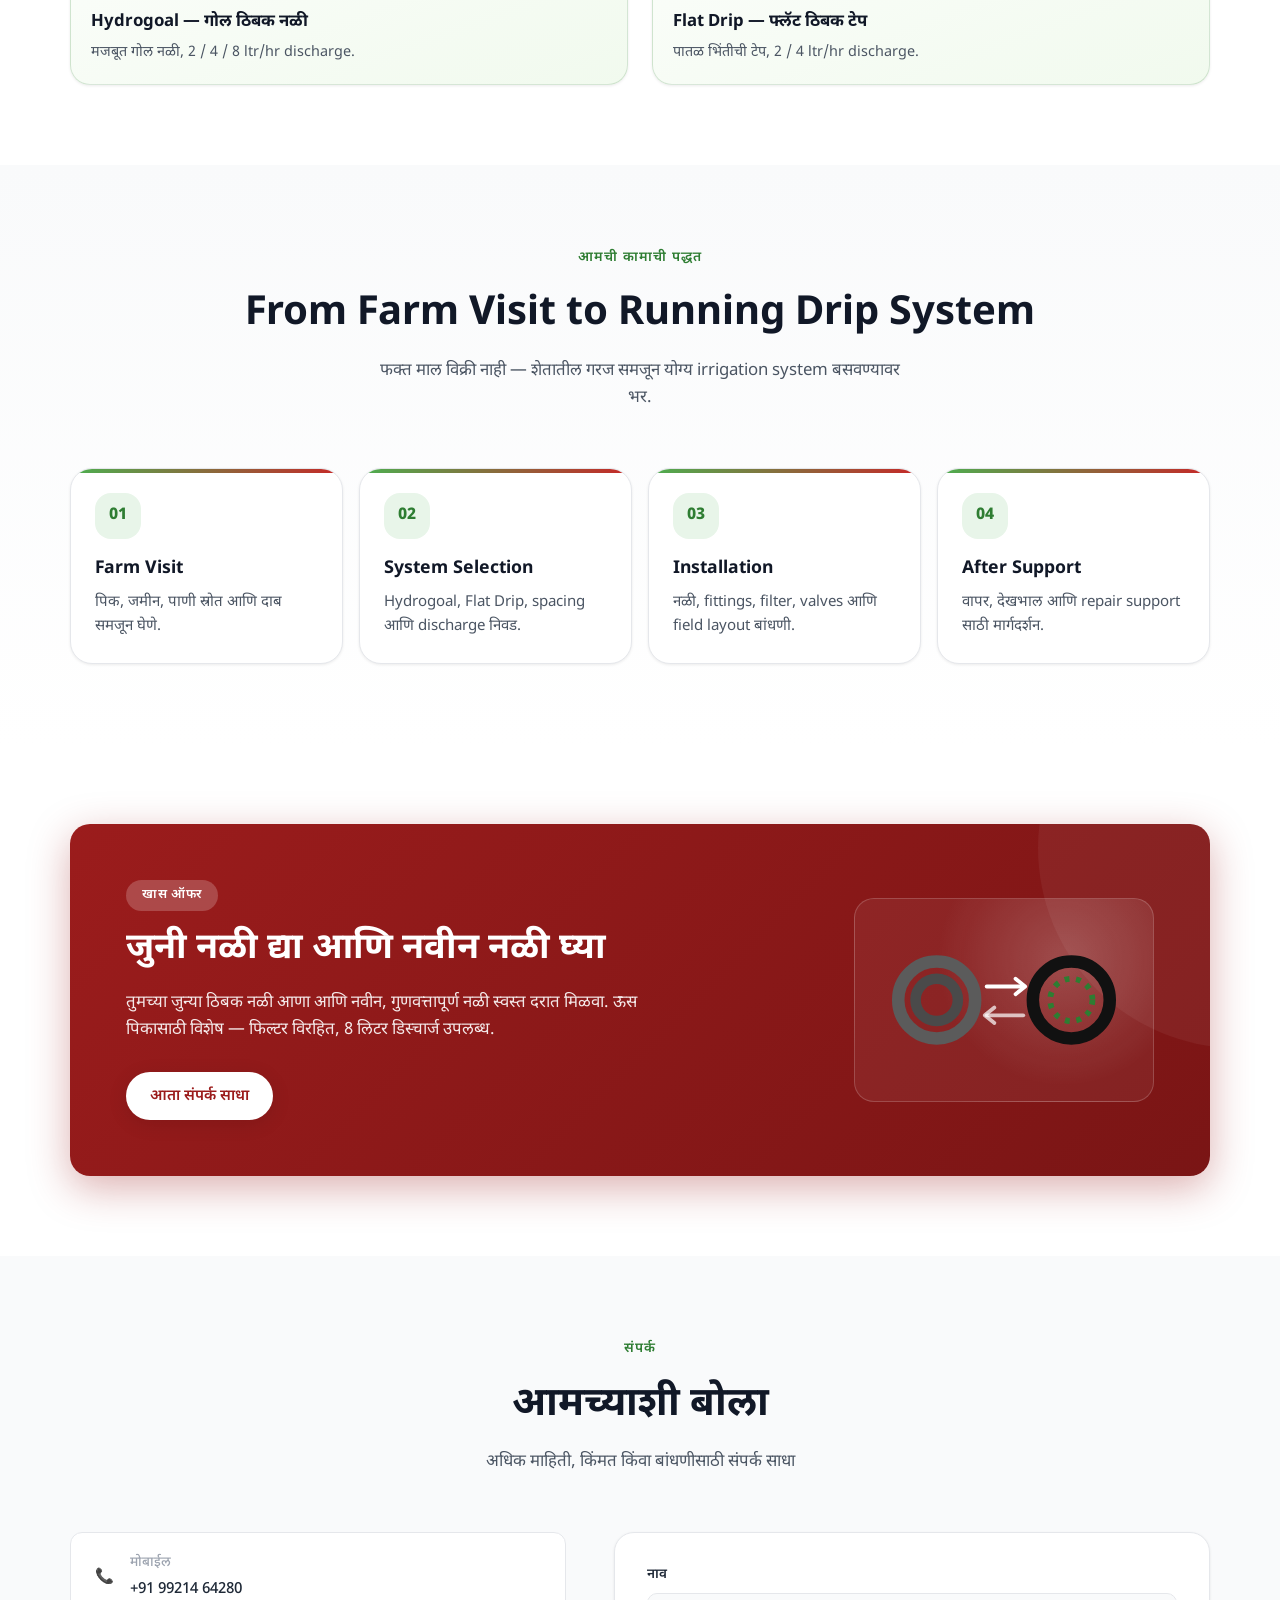
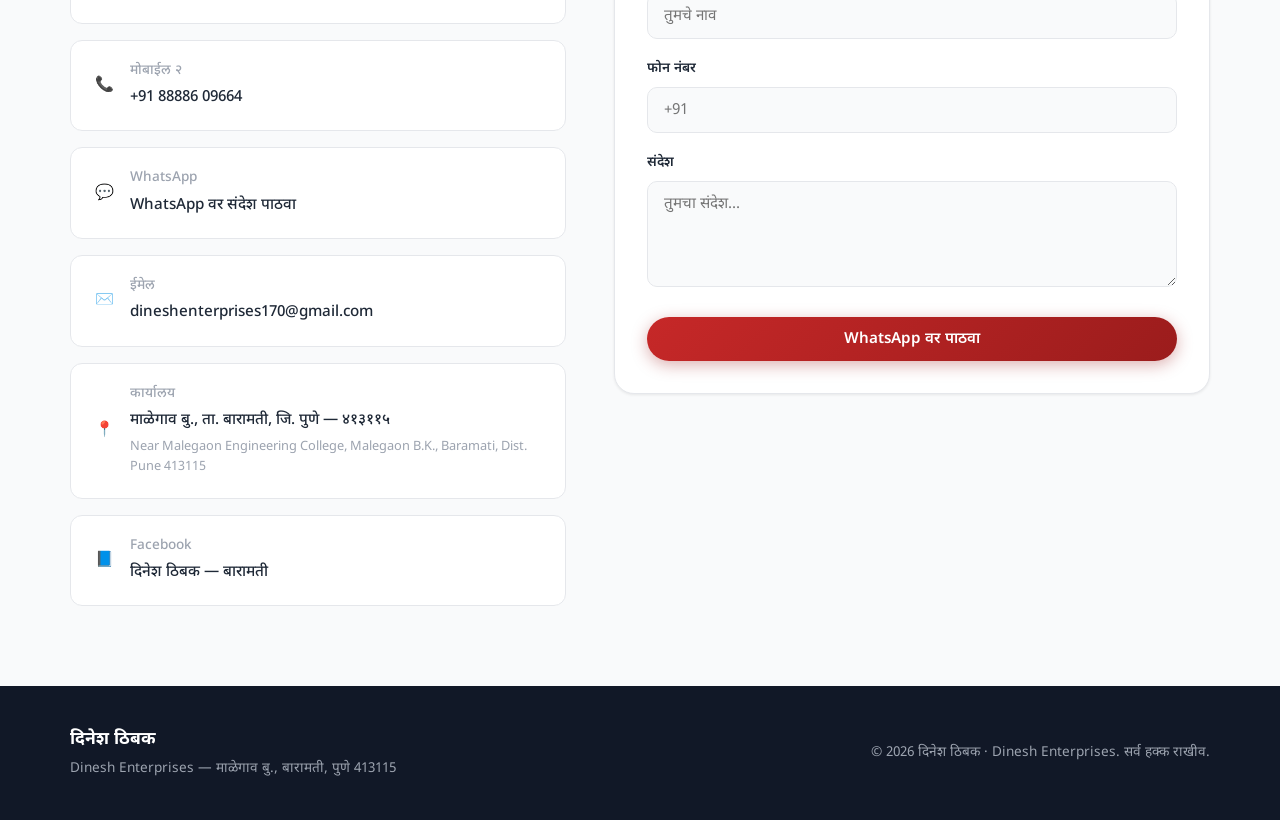
==== commit fb82ec1c: "Make product comparison compact with green crop accents. Shrink oversized drip visuals, tighten card" ====
--- a/index.html
+++ b/index.html
@@ -368,15 +368,27 @@
         <div class="drip-compare">
           <article class="compare-card">
             <div class="compare-visual">
-              <svg viewBox="0 0 200 120" class="compare-svg" aria-hidden="true">
-                <rect x="10" y="46" width="180" height="28" rx="14" fill="#1f2937"/>
-                <rect x="10" y="46" width="180" height="28" rx="14" fill="none" stroke="#374151" stroke-width="2"/>
-                <circle cx="60" cy="60" r="4" fill="#4caf50"/>
-                <circle cx="100" cy="60" r="4" fill="#4caf50"/>
-                <circle cx="140" cy="60" r="4" fill="#4caf50"/>
-                <circle class="drip-dot" cx="60" cy="60" r="3" fill="#2e7d32"/>
-                <circle class="drip-dot drip-dot-2" cx="100" cy="60" r="3" fill="#2e7d32"/>
-                <circle class="drip-dot drip-dot-3" cx="140" cy="60" r="3" fill="#2e7d32"/>
+              <svg viewBox="0 0 220 100" class="compare-svg" aria-hidden="true">
+                <rect x="14" y="18" width="192" height="24" rx="12" fill="#1f2937"/>
+                <rect x="14" y="18" width="192" height="24" rx="12" fill="none" stroke="#374151" stroke-width="2"/>
+                <circle cx="55" cy="30" r="4" fill="#66bb6a"/>
+                <circle cx="110" cy="30" r="4" fill="#66bb6a"/>
+                <circle cx="165" cy="30" r="4" fill="#66bb6a"/>
+                <circle class="drip-dot" cx="55" cy="44" r="3" fill="#2e7d32"/>
+                <circle class="drip-dot drip-dot-2" cx="110" cy="44" r="3" fill="#2e7d32"/>
+                <circle class="drip-dot drip-dot-3" cx="165" cy="44" r="3" fill="#2e7d32"/>
+                <g class="sprout">
+                  <path d="M55 90 L55 72" stroke="#2e7d32" stroke-width="2" stroke-linecap="round"/>
+                  <ellipse cx="50" cy="74" rx="6" ry="3.4" fill="#4caf50" transform="rotate(-35 50 74)"/>
+                  <ellipse cx="60" cy="72" rx="6" ry="3.4" fill="#66bb6a" transform="rotate(35 60 72)"/>
+                  <path d="M110 90 L110 70" stroke="#2e7d32" stroke-width="2" stroke-linecap="round"/>
+                  <ellipse cx="105" cy="72" rx="6.5" ry="3.6" fill="#4caf50" transform="rotate(-35 105 72)"/>
+                  <ellipse cx="115" cy="70" rx="6.5" ry="3.6" fill="#66bb6a" transform="rotate(35 115 70)"/>
+                  <path d="M165 90 L165 72" stroke="#2e7d32" stroke-width="2" stroke-linecap="round"/>
+                  <ellipse cx="160" cy="74" rx="6" ry="3.4" fill="#4caf50" transform="rotate(-35 160 74)"/>
+                  <ellipse cx="170" cy="72" rx="6" ry="3.4" fill="#66bb6a" transform="rotate(35 170 72)"/>
+                </g>
+                <line x1="14" y1="90" x2="206" y2="90" stroke="#bfe3ba" stroke-width="3" stroke-linecap="round"/>
               </svg>
             </div>
             <h4 data-i18n="cmp1_title">Hydrogoal — गोल ठिबक नळी</h4>
@@ -384,15 +396,27 @@
           </article>
           <article class="compare-card">
             <div class="compare-visual">
-              <svg viewBox="0 0 200 120" class="compare-svg" aria-hidden="true">
-                <rect x="10" y="52" width="180" height="16" rx="8" fill="#1f2937"/>
-                <rect x="10" y="52" width="180" height="16" rx="8" fill="none" stroke="#374151" stroke-width="2"/>
-                <circle cx="60" cy="60" r="3" fill="#4caf50"/>
-                <circle cx="100" cy="60" r="3" fill="#4caf50"/>
-                <circle cx="140" cy="60" r="3" fill="#4caf50"/>
-                <circle class="drip-dot" cx="60" cy="60" r="2.5" fill="#2e7d32"/>
-                <circle class="drip-dot drip-dot-2" cx="100" cy="60" r="2.5" fill="#2e7d32"/>
-                <circle class="drip-dot drip-dot-3" cx="140" cy="60" r="2.5" fill="#2e7d32"/>
+              <svg viewBox="0 0 220 100" class="compare-svg" aria-hidden="true">
+                <rect x="14" y="24" width="192" height="14" rx="7" fill="#1f2937"/>
+                <rect x="14" y="24" width="192" height="14" rx="7" fill="none" stroke="#374151" stroke-width="2"/>
+                <circle cx="55" cy="31" r="3.2" fill="#66bb6a"/>
+                <circle cx="110" cy="31" r="3.2" fill="#66bb6a"/>
+                <circle cx="165" cy="31" r="3.2" fill="#66bb6a"/>
+                <circle class="drip-dot" cx="55" cy="44" r="2.6" fill="#2e7d32"/>
+                <circle class="drip-dot drip-dot-2" cx="110" cy="44" r="2.6" fill="#2e7d32"/>
+                <circle class="drip-dot drip-dot-3" cx="165" cy="44" r="2.6" fill="#2e7d32"/>
+                <g class="sprout">
+                  <path d="M55 90 L55 72" stroke="#2e7d32" stroke-width="2" stroke-linecap="round"/>
+                  <ellipse cx="50" cy="74" rx="6" ry="3.4" fill="#4caf50" transform="rotate(-35 50 74)"/>
+                  <ellipse cx="60" cy="72" rx="6" ry="3.4" fill="#66bb6a" transform="rotate(35 60 72)"/>
+                  <path d="M110 90 L110 70" stroke="#2e7d32" stroke-width="2" stroke-linecap="round"/>
+                  <ellipse cx="105" cy="72" rx="6.5" ry="3.6" fill="#4caf50" transform="rotate(-35 105 72)"/>
+                  <ellipse cx="115" cy="70" rx="6.5" ry="3.6" fill="#66bb6a" transform="rotate(35 115 70)"/>
+                  <path d="M165 90 L165 72" stroke="#2e7d32" stroke-width="2" stroke-linecap="round"/>
+                  <ellipse cx="160" cy="74" rx="6" ry="3.4" fill="#4caf50" transform="rotate(-35 160 74)"/>
+                  <ellipse cx="170" cy="72" rx="6" ry="3.4" fill="#66bb6a" transform="rotate(35 170 72)"/>
+                </g>
+                <line x1="14" y1="90" x2="206" y2="90" stroke="#bfe3ba" stroke-width="3" stroke-linecap="round"/>
               </svg>
             </div>
             <h4 data-i18n="cmp2_title">Flat Drip — फ्लॅट ठिबक टेप</h4>
--- a/styles.css
+++ b/styles.css
@@ -1253,29 +1253,53 @@
 }
 
 .compare-card {
-  padding: 1.5rem;
+  position: relative;
+  padding: 1.25rem;
   border-radius: var(--radius-lg);
-  border: 1px solid var(--gray-200);
-  background: linear-gradient(160deg, #ffffff, #f4f7f3);
+  border: 1px solid rgba(46, 125, 50, 0.18);
+  background: linear-gradient(160deg, #ffffff, #f1faee);
   box-shadow: var(--shadow-sm);
+  overflow: hidden;
   transition: transform 0.35s ease, box-shadow 0.35s ease;
+}
+
+.compare-card::before {
+  content: '';
+  position: absolute;
+  top: 0;
+  left: 0;
+  right: 0;
+  height: 4px;
+  background: linear-gradient(90deg, #66bb6a, #2e7d32);
 }
 
 .compare-card:hover {
   transform: translateY(-6px);
-  box-shadow: var(--shadow-md);
+  box-shadow: 0 16px 40px rgba(46, 125, 50, 0.16);
 }
 
 .compare-visual {
-  background: radial-gradient(circle at 50% 40%, rgba(46, 125, 50, 0.08), transparent 60%);
+  display: flex;
+  align-items: center;
+  justify-content: center;
+  padding: 0.85rem;
+  background: linear-gradient(180deg, #f1faee 0%, #e1f3dd 100%);
+  border: 1px solid rgba(46, 125, 50, 0.14);
   border-radius: var(--radius);
-  margin-bottom: 1rem;
+  margin-bottom: 0.9rem;
 }
 
 .compare-svg {
   width: 100%;
+  max-width: 300px;
   height: auto;
   display: block;
+}
+
+.sprout {
+  transform-box: fill-box;
+  transform-origin: bottom center;
+  animation: rowSway 5s ease-in-out infinite;
 }
 
 .compare-card h4 {
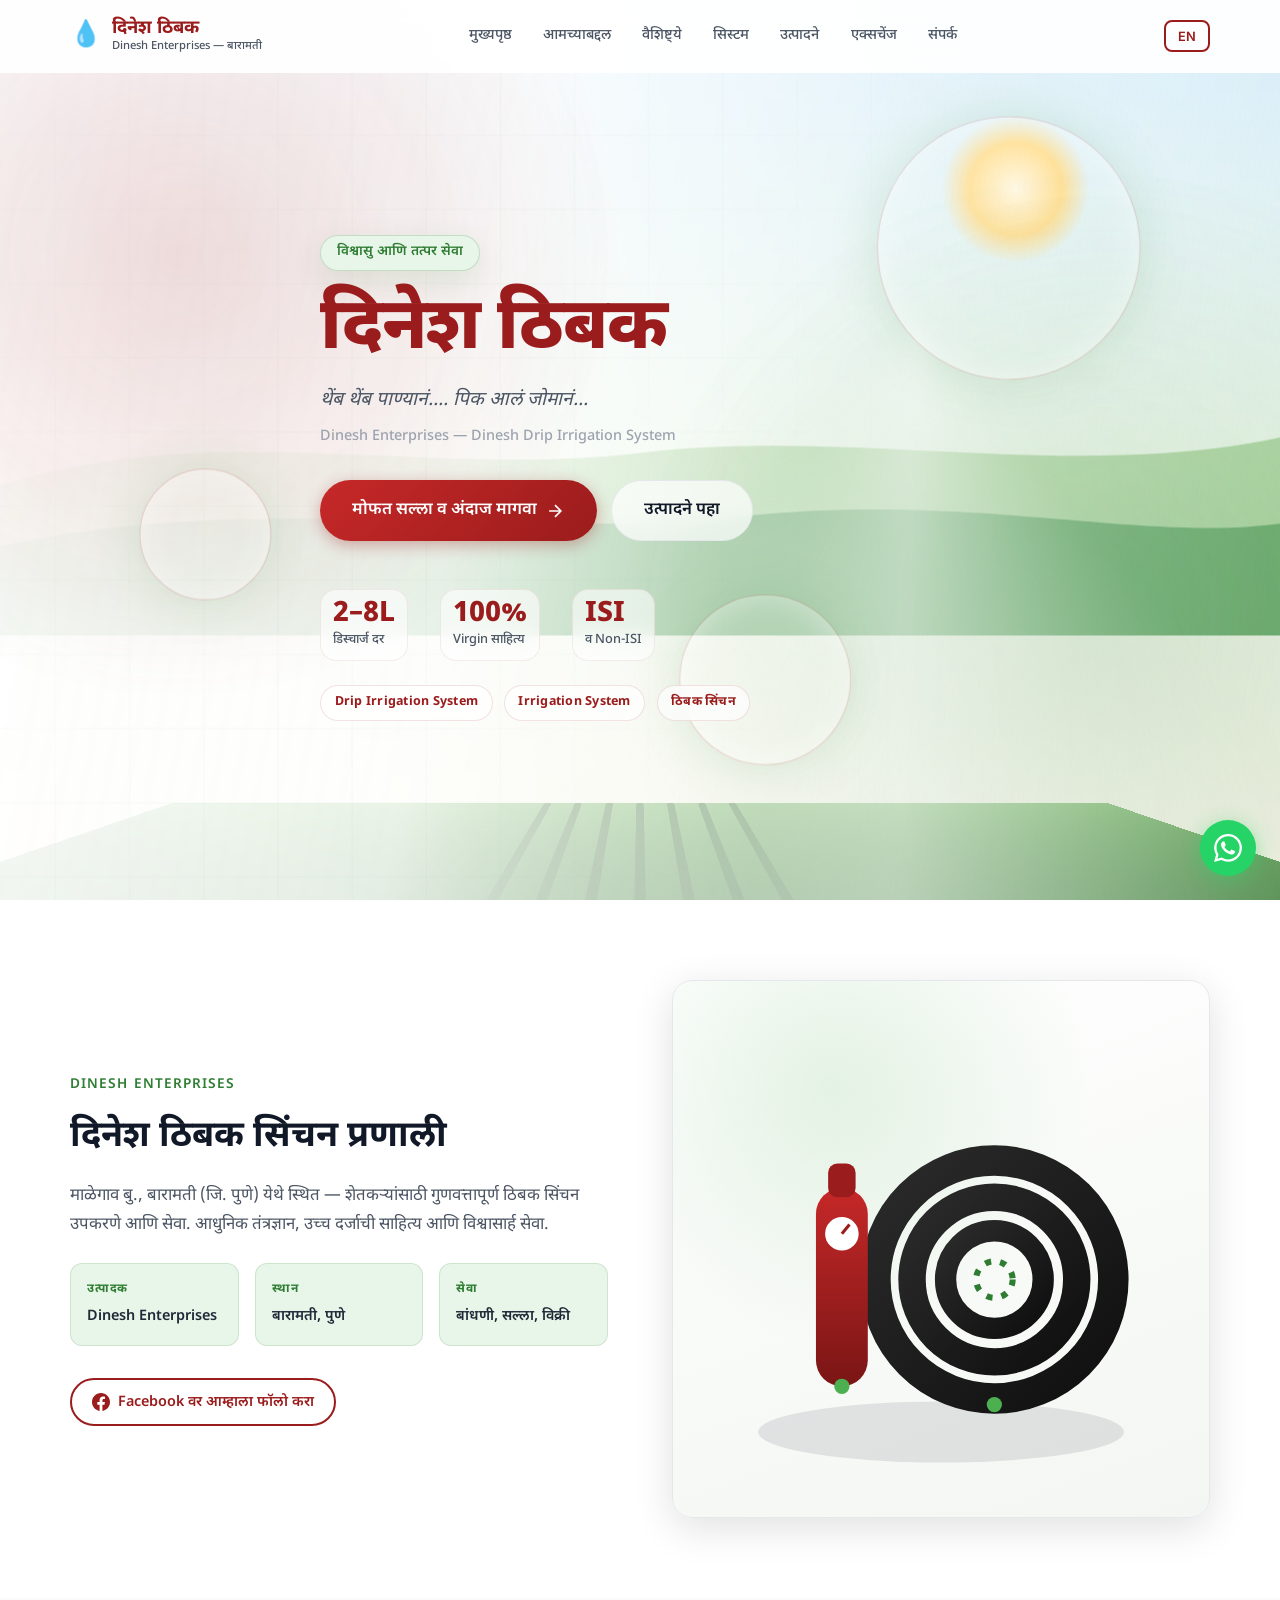
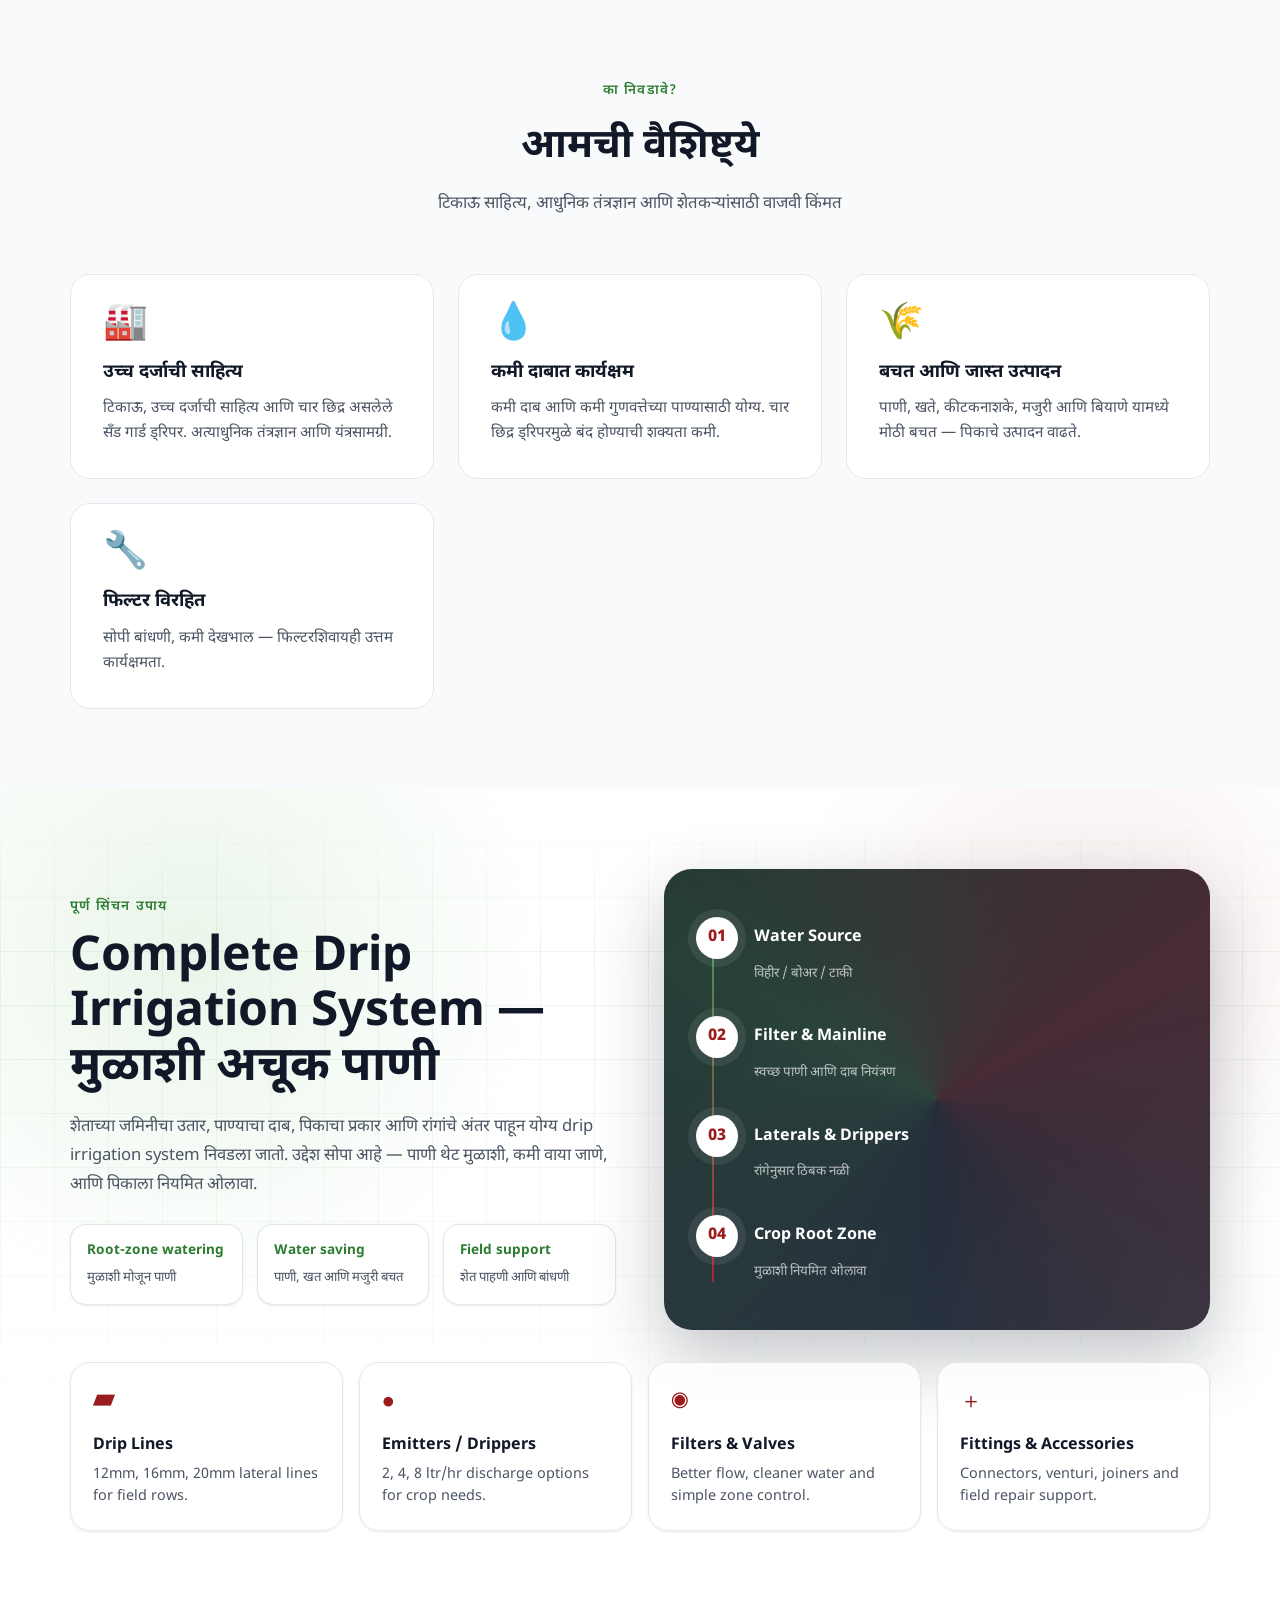
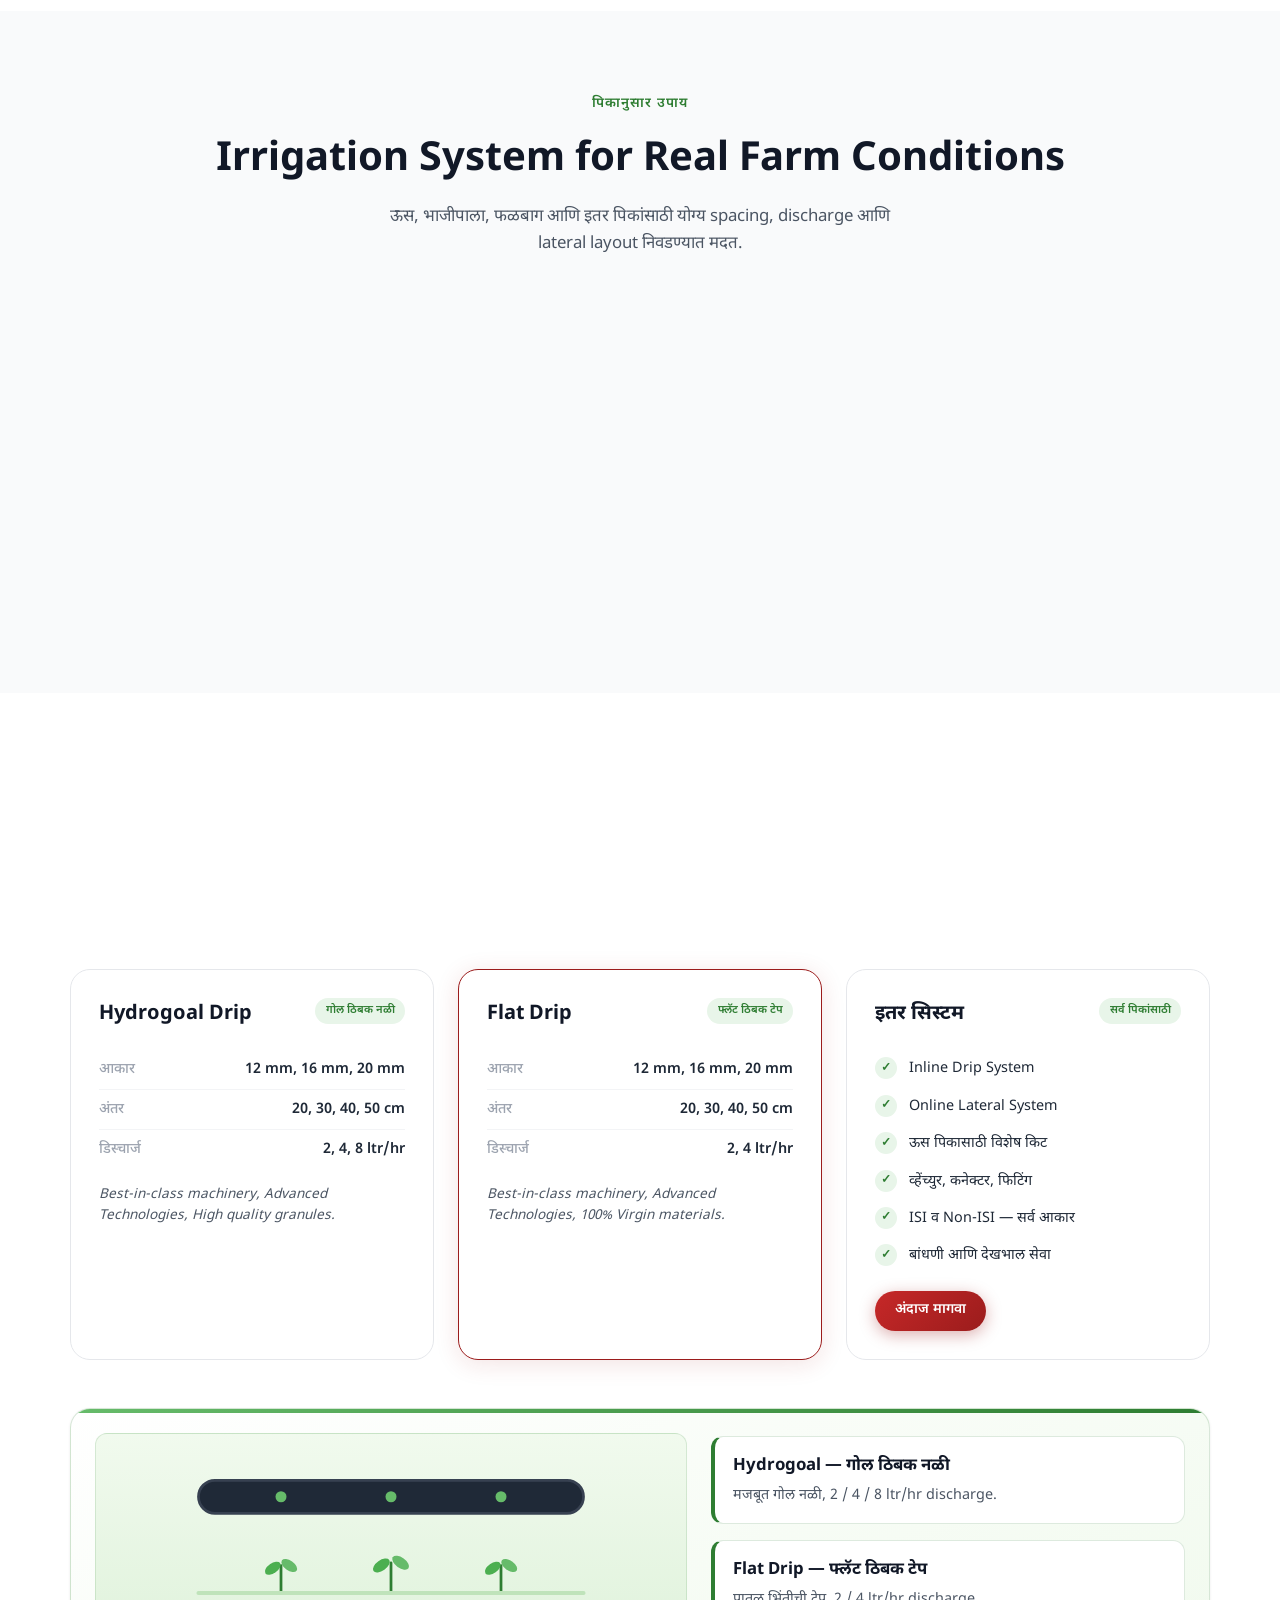
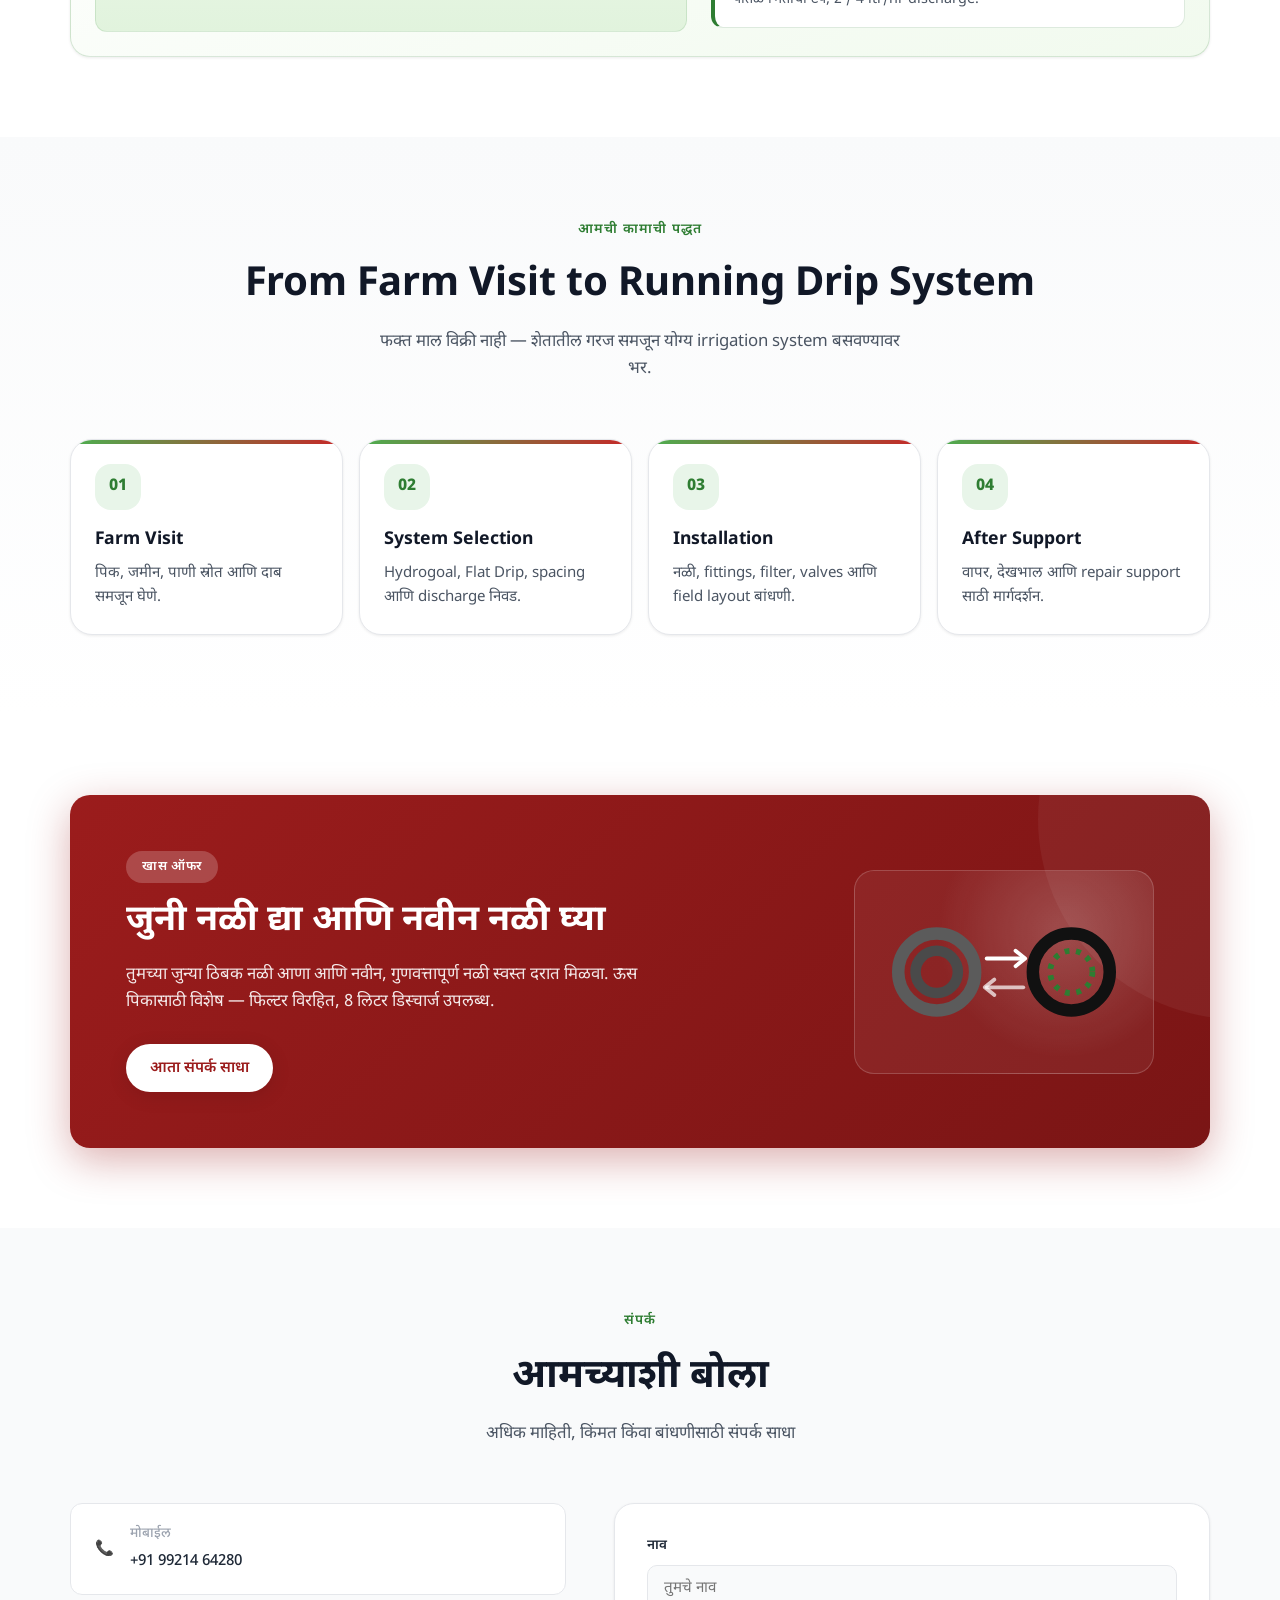
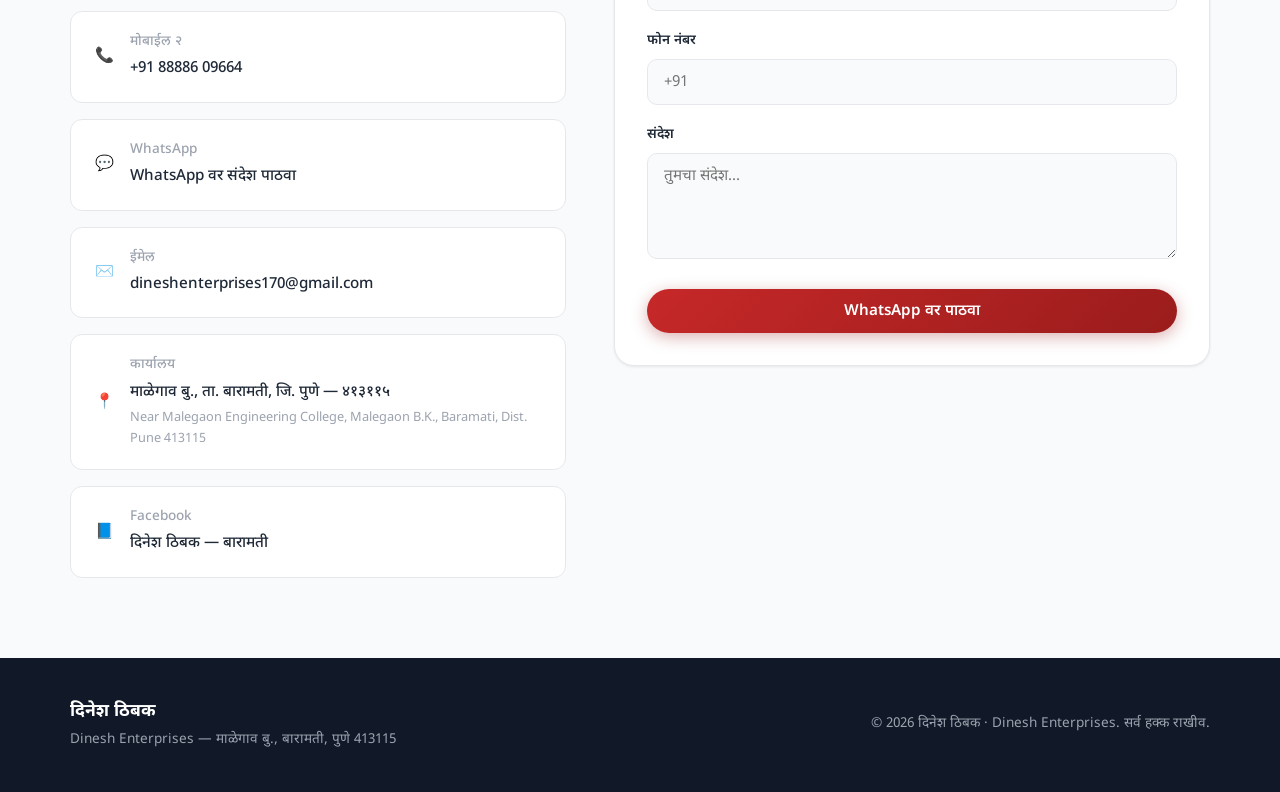
==== commit 48033213: "Use one shared drip animation for both products. Replace the two separate product visuals with a sin" ====
--- a/index.html
+++ b/index.html
@@ -365,63 +365,41 @@
           </article>
         </div>
 
-        <div class="drip-compare">
-          <article class="compare-card">
-            <div class="compare-visual">
-              <svg viewBox="0 0 220 100" class="compare-svg" aria-hidden="true">
-                <rect x="14" y="18" width="192" height="24" rx="12" fill="#1f2937"/>
-                <rect x="14" y="18" width="192" height="24" rx="12" fill="none" stroke="#374151" stroke-width="2"/>
-                <circle cx="55" cy="30" r="4" fill="#66bb6a"/>
-                <circle cx="110" cy="30" r="4" fill="#66bb6a"/>
-                <circle cx="165" cy="30" r="4" fill="#66bb6a"/>
-                <circle class="drip-dot" cx="55" cy="44" r="3" fill="#2e7d32"/>
-                <circle class="drip-dot drip-dot-2" cx="110" cy="44" r="3" fill="#2e7d32"/>
-                <circle class="drip-dot drip-dot-3" cx="165" cy="44" r="3" fill="#2e7d32"/>
-                <g class="sprout">
-                  <path d="M55 90 L55 72" stroke="#2e7d32" stroke-width="2" stroke-linecap="round"/>
-                  <ellipse cx="50" cy="74" rx="6" ry="3.4" fill="#4caf50" transform="rotate(-35 50 74)"/>
-                  <ellipse cx="60" cy="72" rx="6" ry="3.4" fill="#66bb6a" transform="rotate(35 60 72)"/>
-                  <path d="M110 90 L110 70" stroke="#2e7d32" stroke-width="2" stroke-linecap="round"/>
-                  <ellipse cx="105" cy="72" rx="6.5" ry="3.6" fill="#4caf50" transform="rotate(-35 105 72)"/>
-                  <ellipse cx="115" cy="70" rx="6.5" ry="3.6" fill="#66bb6a" transform="rotate(35 115 70)"/>
-                  <path d="M165 90 L165 72" stroke="#2e7d32" stroke-width="2" stroke-linecap="round"/>
-                  <ellipse cx="160" cy="74" rx="6" ry="3.4" fill="#4caf50" transform="rotate(-35 160 74)"/>
-                  <ellipse cx="170" cy="72" rx="6" ry="3.4" fill="#66bb6a" transform="rotate(35 170 72)"/>
-                </g>
-                <line x1="14" y1="90" x2="206" y2="90" stroke="#bfe3ba" stroke-width="3" stroke-linecap="round"/>
-              </svg>
-            </div>
-            <h4 data-i18n="cmp1_title">Hydrogoal — गोल ठिबक नळी</h4>
-            <p data-i18n="cmp1_desc">मजबूत गोल नळी, 2 / 4 / 8 ltr/hr discharge.</p>
-          </article>
-          <article class="compare-card">
-            <div class="compare-visual">
-              <svg viewBox="0 0 220 100" class="compare-svg" aria-hidden="true">
-                <rect x="14" y="24" width="192" height="14" rx="7" fill="#1f2937"/>
-                <rect x="14" y="24" width="192" height="14" rx="7" fill="none" stroke="#374151" stroke-width="2"/>
-                <circle cx="55" cy="31" r="3.2" fill="#66bb6a"/>
-                <circle cx="110" cy="31" r="3.2" fill="#66bb6a"/>
-                <circle cx="165" cy="31" r="3.2" fill="#66bb6a"/>
-                <circle class="drip-dot" cx="55" cy="44" r="2.6" fill="#2e7d32"/>
-                <circle class="drip-dot drip-dot-2" cx="110" cy="44" r="2.6" fill="#2e7d32"/>
-                <circle class="drip-dot drip-dot-3" cx="165" cy="44" r="2.6" fill="#2e7d32"/>
-                <g class="sprout">
-                  <path d="M55 90 L55 72" stroke="#2e7d32" stroke-width="2" stroke-linecap="round"/>
-                  <ellipse cx="50" cy="74" rx="6" ry="3.4" fill="#4caf50" transform="rotate(-35 50 74)"/>
-                  <ellipse cx="60" cy="72" rx="6" ry="3.4" fill="#66bb6a" transform="rotate(35 60 72)"/>
-                  <path d="M110 90 L110 70" stroke="#2e7d32" stroke-width="2" stroke-linecap="round"/>
-                  <ellipse cx="105" cy="72" rx="6.5" ry="3.6" fill="#4caf50" transform="rotate(-35 105 72)"/>
-                  <ellipse cx="115" cy="70" rx="6.5" ry="3.6" fill="#66bb6a" transform="rotate(35 115 70)"/>
-                  <path d="M165 90 L165 72" stroke="#2e7d32" stroke-width="2" stroke-linecap="round"/>
-                  <ellipse cx="160" cy="74" rx="6" ry="3.4" fill="#4caf50" transform="rotate(-35 160 74)"/>
-                  <ellipse cx="170" cy="72" rx="6" ry="3.4" fill="#66bb6a" transform="rotate(35 170 72)"/>
-                </g>
-                <line x1="14" y1="90" x2="206" y2="90" stroke="#bfe3ba" stroke-width="3" stroke-linecap="round"/>
-              </svg>
-            </div>
-            <h4 data-i18n="cmp2_title">Flat Drip — फ्लॅट ठिबक टेप</h4>
-            <p data-i18n="cmp2_desc">पातळ भिंतीची टेप, 2 / 4 ltr/hr discharge.</p>
-          </article>
+        <div class="drip-showcase">
+          <div class="showcase-visual">
+            <svg viewBox="0 0 320 120" class="showcase-svg" aria-hidden="true">
+              <rect x="20" y="22" width="280" height="24" rx="12" fill="#1f2937"/>
+              <rect x="20" y="22" width="280" height="24" rx="12" fill="none" stroke="#374151" stroke-width="2"/>
+              <circle cx="80" cy="34" r="4" fill="#66bb6a"/>
+              <circle cx="160" cy="34" r="4" fill="#66bb6a"/>
+              <circle cx="240" cy="34" r="4" fill="#66bb6a"/>
+              <circle class="drip-dot" cx="80" cy="48" r="3" fill="#2e7d32"/>
+              <circle class="drip-dot drip-dot-2" cx="160" cy="48" r="3" fill="#2e7d32"/>
+              <circle class="drip-dot drip-dot-3" cx="240" cy="48" r="3" fill="#2e7d32"/>
+              <g class="sprout">
+                <path d="M80 104 L80 84" stroke="#2e7d32" stroke-width="2" stroke-linecap="round"/>
+                <ellipse cx="74" cy="86" rx="6.5" ry="3.6" fill="#4caf50" transform="rotate(-35 74 86)"/>
+                <ellipse cx="86" cy="84" rx="6.5" ry="3.6" fill="#66bb6a" transform="rotate(35 86 84)"/>
+                <path d="M160 104 L160 82" stroke="#2e7d32" stroke-width="2" stroke-linecap="round"/>
+                <ellipse cx="153" cy="84" rx="7" ry="3.8" fill="#4caf50" transform="rotate(-35 153 84)"/>
+                <ellipse cx="167" cy="82" rx="7" ry="3.8" fill="#66bb6a" transform="rotate(35 167 82)"/>
+                <path d="M240 104 L240 84" stroke="#2e7d32" stroke-width="2" stroke-linecap="round"/>
+                <ellipse cx="234" cy="86" rx="6.5" ry="3.6" fill="#4caf50" transform="rotate(-35 234 86)"/>
+                <ellipse cx="246" cy="84" rx="6.5" ry="3.6" fill="#66bb6a" transform="rotate(35 246 84)"/>
+              </g>
+              <line x1="20" y1="104" x2="300" y2="104" stroke="#bfe3ba" stroke-width="3" stroke-linecap="round"/>
+            </svg>
+          </div>
+          <div class="showcase-info">
+            <article class="showcase-item">
+              <h4 data-i18n="cmp1_title">Hydrogoal — गोल ठिबक नळी</h4>
+              <p data-i18n="cmp1_desc">मजबूत गोल नळी, 2 / 4 / 8 ltr/hr discharge.</p>
+            </article>
+            <article class="showcase-item">
+              <h4 data-i18n="cmp2_title">Flat Drip — फ्लॅट ठिबक टेप</h4>
+              <p data-i18n="cmp2_desc">पातळ भिंतीची टेप, 2 / 4 ltr/hr discharge.</p>
+            </article>
+          </div>
         </div>
       </div>
     </section>
--- a/styles.css
+++ b/styles.css
@@ -1246,24 +1246,21 @@
   font-size: 0.9rem;
 }
 
-.drip-compare {
+.drip-showcase {
+  position: relative;
   display: grid;
-  grid-template-columns: 1fr 1fr;
+  grid-template-columns: 1.25fr 1fr;
   gap: 1.5rem;
-}
-
-.compare-card {
-  position: relative;
-  padding: 1.25rem;
+  align-items: center;
+  padding: 1.5rem;
   border-radius: var(--radius-lg);
   border: 1px solid rgba(46, 125, 50, 0.18);
   background: linear-gradient(160deg, #ffffff, #f1faee);
   box-shadow: var(--shadow-sm);
   overflow: hidden;
-  transition: transform 0.35s ease, box-shadow 0.35s ease;
-}
-
-.compare-card::before {
+}
+
+.drip-showcase::before {
   content: '';
   position: absolute;
   top: 0;
@@ -1273,44 +1270,58 @@
   background: linear-gradient(90deg, #66bb6a, #2e7d32);
 }
 
-.compare-card:hover {
-  transform: translateY(-6px);
-  box-shadow: 0 16px 40px rgba(46, 125, 50, 0.16);
-}
-
-.compare-visual {
+.showcase-visual {
   display: flex;
   align-items: center;
   justify-content: center;
-  padding: 0.85rem;
+  padding: 1rem;
   background: linear-gradient(180deg, #f1faee 0%, #e1f3dd 100%);
   border: 1px solid rgba(46, 125, 50, 0.14);
   border-radius: var(--radius);
-  margin-bottom: 0.9rem;
-}
-
-.compare-svg {
+}
+
+.showcase-svg {
   width: 100%;
-  max-width: 300px;
+  max-width: 440px;
   height: auto;
   display: block;
+}
+
+.showcase-info {
+  display: flex;
+  flex-direction: column;
+  gap: 1rem;
+}
+
+.showcase-item {
+  padding: 1rem 1.1rem;
+  border: 1px solid rgba(46, 125, 50, 0.16);
+  border-left: 4px solid #2e7d32;
+  border-radius: var(--radius);
+  background: var(--white);
+  transition: transform 0.3s ease, box-shadow 0.3s ease;
+}
+
+.showcase-item:hover {
+  transform: translateX(4px);
+  box-shadow: 0 10px 26px rgba(46, 125, 50, 0.14);
+}
+
+.showcase-item h4 {
+  font-size: 1.05rem;
+  color: var(--gray-900);
+  margin-bottom: 0.25rem;
+}
+
+.showcase-item p {
+  font-size: 0.9rem;
+  color: var(--gray-600);
 }
 
 .sprout {
   transform-box: fill-box;
   transform-origin: bottom center;
   animation: rowSway 5s ease-in-out infinite;
-}
-
-.compare-card h4 {
-  font-size: 1.05rem;
-  color: var(--gray-900);
-  margin-bottom: 0.35rem;
-}
-
-.compare-card p {
-  font-size: 0.9rem;
-  color: var(--gray-600);
 }
 
 .drip-dot {
@@ -1700,7 +1711,7 @@
   .about-layout,
   .system-layout,
   .product-cards,
-  .drip-compare,
+  .drip-showcase,
   .products-layout,
   .contact-grid {
     grid-template-columns: 1fr;
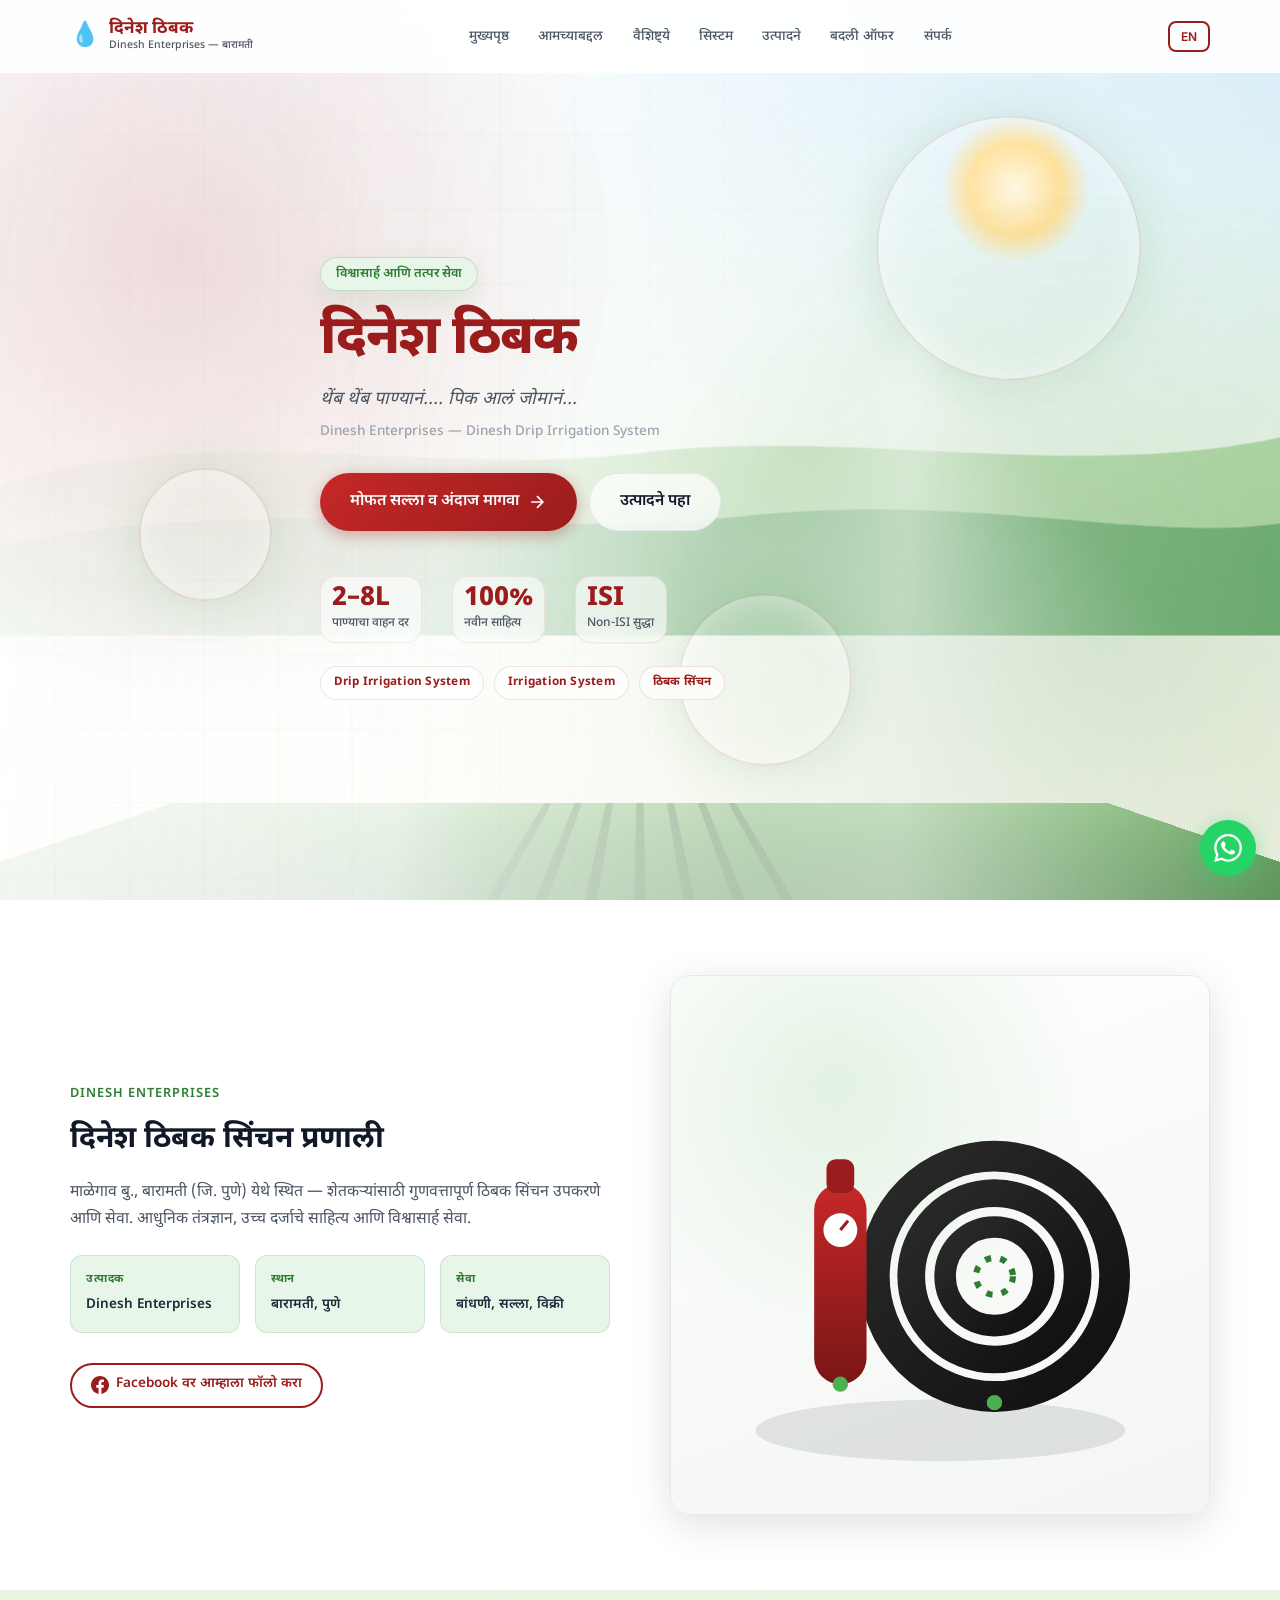
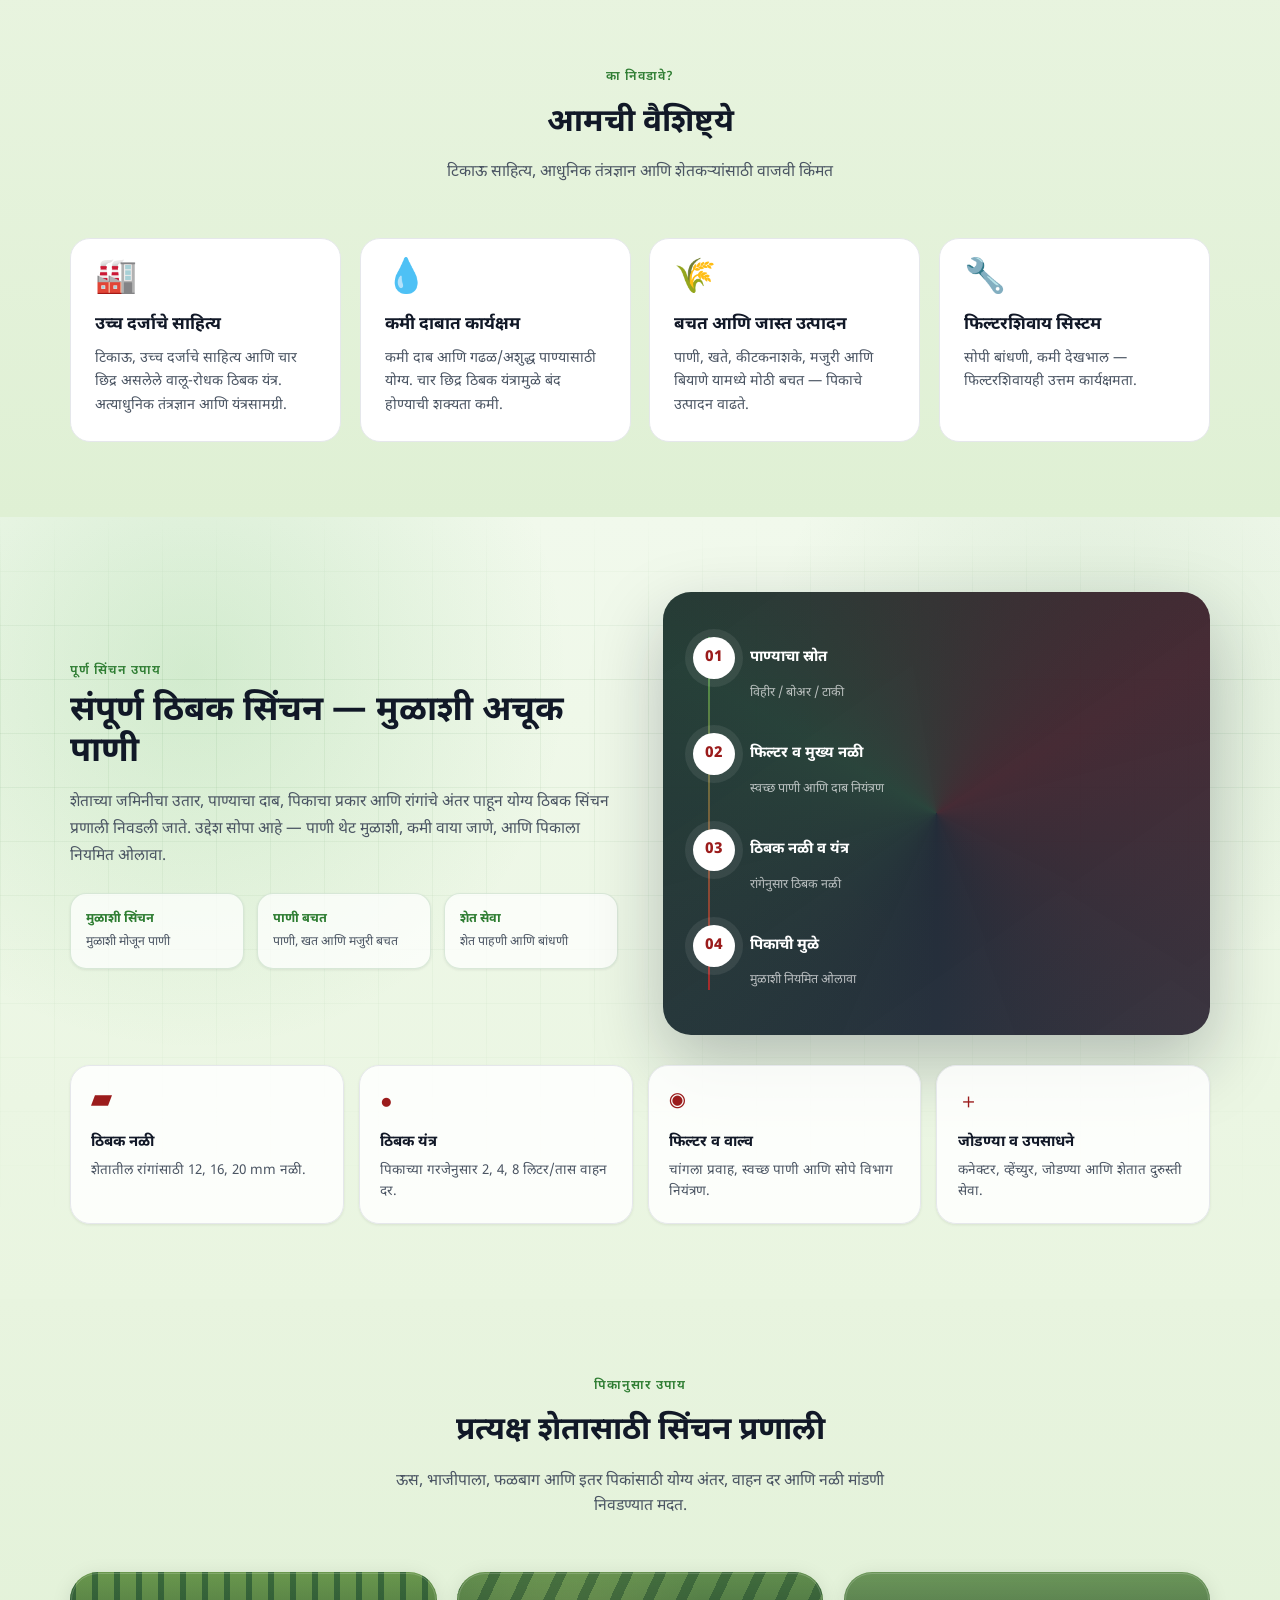
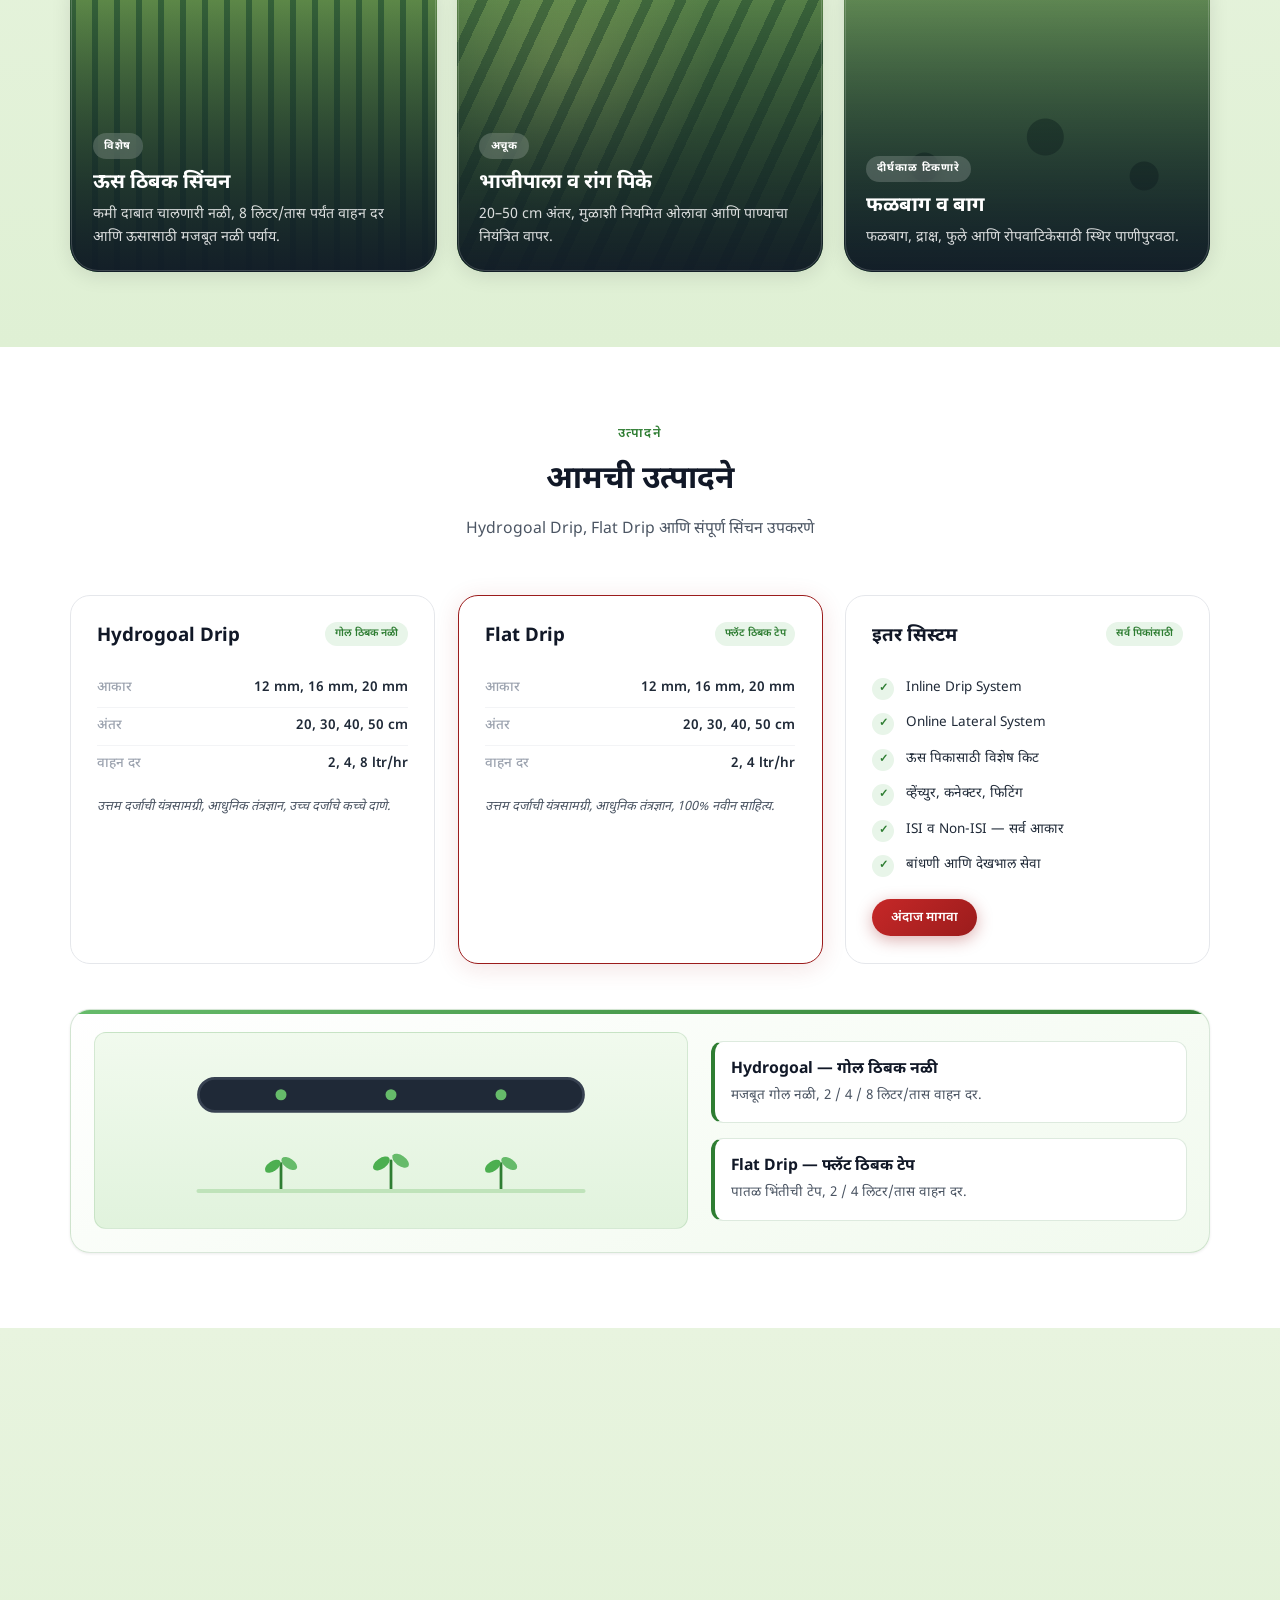
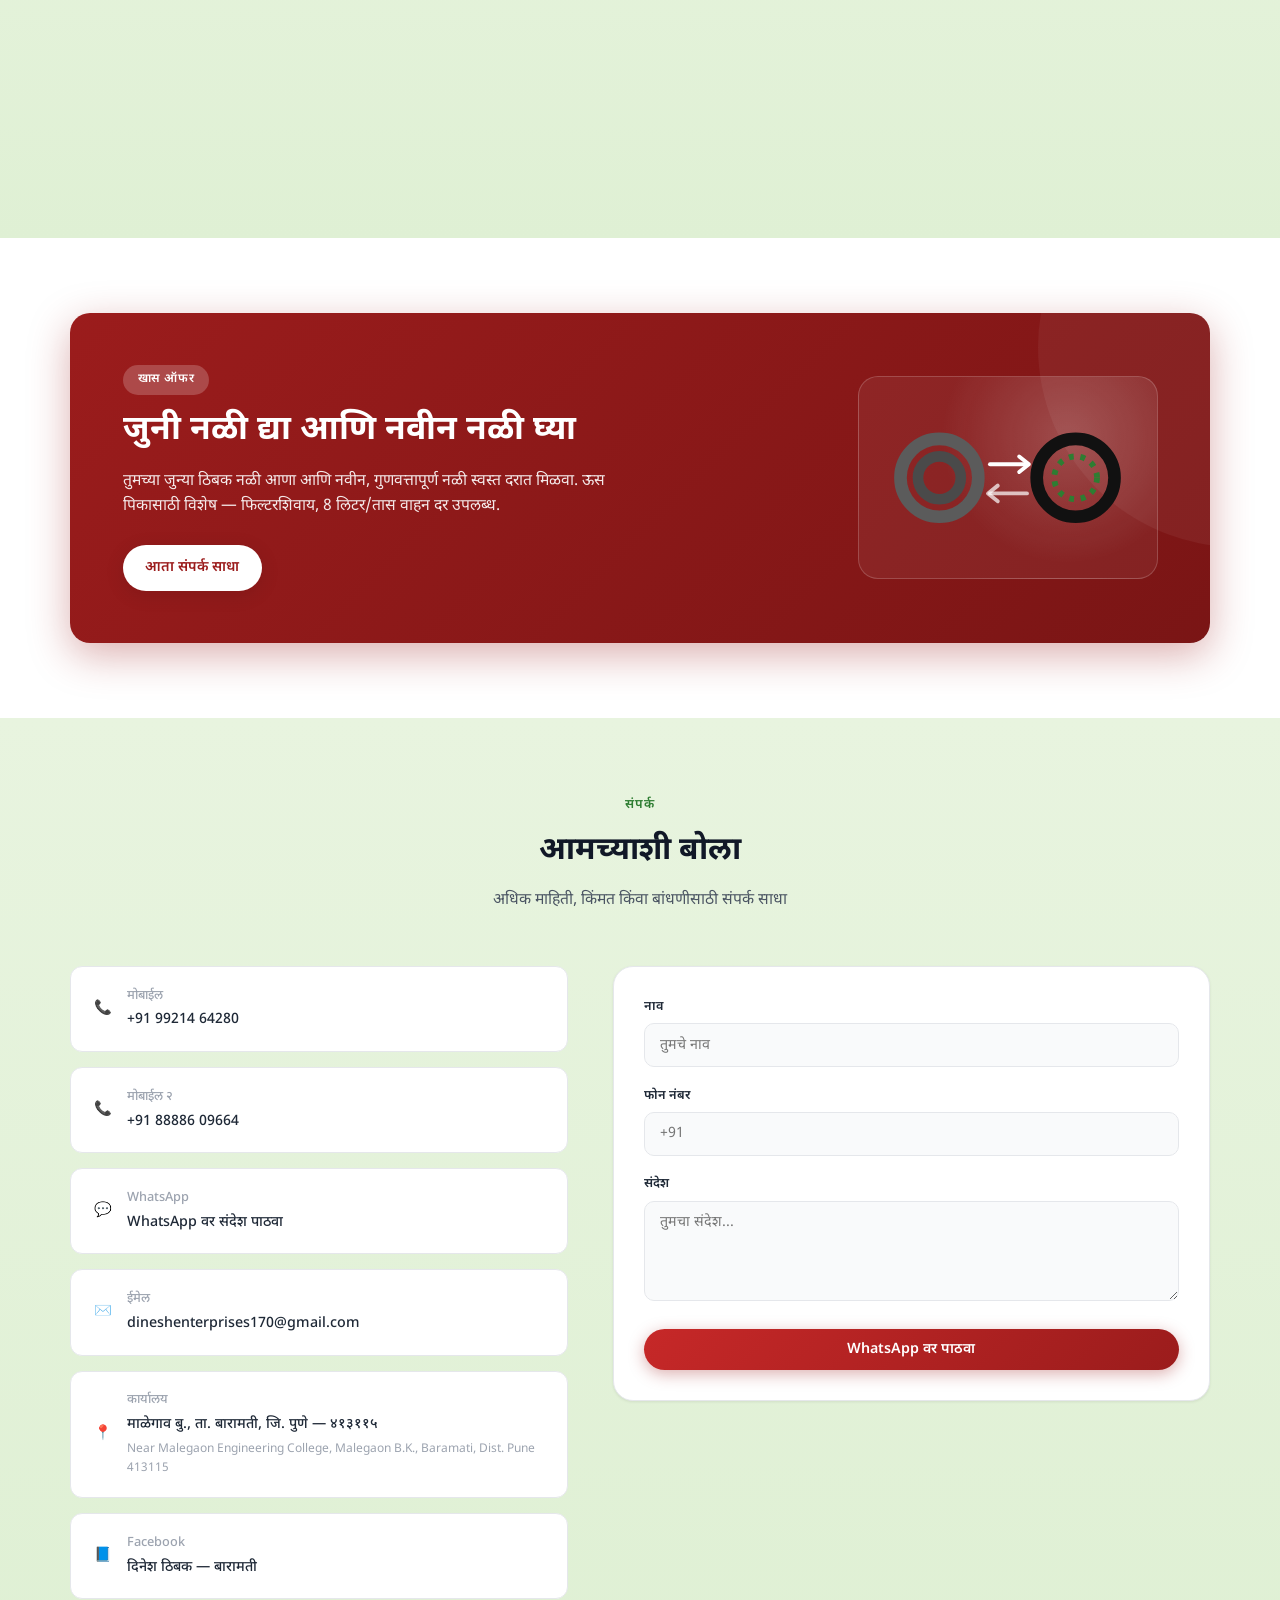
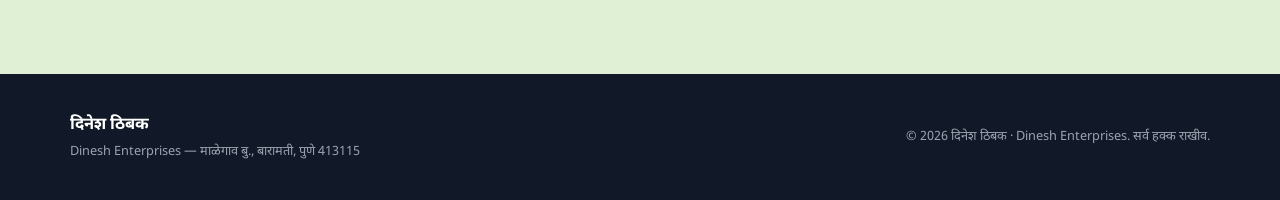
==== commit ee546add: "Fix Marathi copy and clarify material wording across the site. Replace confusing Virgin/English term" ====
--- a/index.html
+++ b/index.html
@@ -32,7 +32,7 @@
         <li><a href="#features" data-i18n="nav_features">वैशिष्ट्ये</a></li>
         <li><a href="#system" data-i18n="nav_system">सिस्टम</a></li>
         <li><a href="#products" data-i18n="nav_products">उत्पादने</a></li>
-        <li><a href="#exchange" data-i18n="nav_exchange">एक्सचेंज</a></li>
+        <li><a href="#exchange" data-i18n="nav_exchange">बदली ऑफर</a></li>
         <li><a href="#contact" data-i18n="nav_contact">संपर्क</a></li>
       </ul>
       <button class="lang-toggle" id="langToggle" aria-label="Switch language">EN</button>
@@ -82,15 +82,15 @@
         <div class="hero-stats">
           <div class="stat">
             <span class="stat-num">2–8L</span>
-            <span class="stat-label" data-i18n="stat_discharge">डिस्चार्ज दर</span>
+            <span class="stat-label" data-i18n="stat_discharge">पाण्याचा वाहन दर</span>
           </div>
           <div class="stat">
             <span class="stat-num">100%</span>
-            <span class="stat-label" data-i18n="stat_virgin">Virgin साहित्य</span>
+            <span class="stat-label" data-i18n="stat_virgin">नवीन साहित्य</span>
           </div>
           <div class="stat">
             <span class="stat-num">ISI</span>
-            <span class="stat-label" data-i18n="stat_isi">व Non-ISI</span>
+            <span class="stat-label" data-i18n="stat_isi">Non-ISI सुद्धा</span>
           </div>
         </div>
         <div class="hero-keywords" aria-label="Popular services">
@@ -107,7 +107,7 @@
           <div class="about-content">
             <span class="section-tag" data-i18n="about_tag">Dinesh Enterprises</span>
             <h2 data-i18n="about_title">दिनेश ठिबक सिंचन प्रणाली</h2>
-            <p data-i18n="about_desc">माळेगाव बु., बारामती (जि. पुणे) येथे स्थित — शेतकऱ्यांसाठी गुणवत्तापूर्ण ठिबक सिंचन उपकरणे आणि सेवा. आधुनिक तंत्रज्ञान, उच्च दर्जाची साहित्य आणि विश्वासार्ह सेवा.</p>
+            <p data-i18n="about_desc">माळेगाव बु., बारामती (जि. पुणे) येथे स्थित — शेतकऱ्यांसाठी गुणवत्तापूर्ण ठिबक सिंचन उपकरणे आणि सेवा. आधुनिक तंत्रज्ञान, उच्च दर्जाचे साहित्य आणि विश्वासार्ह सेवा.</p>
             <div class="about-highlights">
               <div class="about-highlight">
                 <strong data-i18n="ah1_title">उत्पादक</strong>
@@ -174,13 +174,13 @@
         <div class="features-grid">
           <article class="feature-card">
             <div class="feature-icon">🏭</div>
-            <h3 data-i18n="f1_title">उच्च दर्जाची साहित्य</h3>
-            <p data-i18n="f1_desc">टिकाऊ, उच्च दर्जाची साहित्य आणि चार छिद्र असलेले सँड गार्ड ड्रिपर. अत्याधुनिक तंत्रज्ञान आणि यंत्रसामग्री.</p>
+            <h3 data-i18n="f1_title">उच्च दर्जाचे साहित्य</h3>
+            <p data-i18n="f1_desc">टिकाऊ, उच्च दर्जाचे साहित्य आणि चार छिद्र असलेले वालू-रोधक ठिबक यंत्र. अत्याधुनिक तंत्रज्ञान आणि यंत्रसामग्री.</p>
           </article>
           <article class="feature-card">
             <div class="feature-icon">💧</div>
             <h3 data-i18n="f2_title">कमी दाबात कार्यक्षम</h3>
-            <p data-i18n="f2_desc">कमी दाब आणि कमी गुणवत्तेच्या पाण्यासाठी योग्य. चार छिद्र ड्रिपरमुळे बंद होण्याची शक्यता कमी.</p>
+            <p data-i18n="f2_desc">कमी दाब आणि गढळ/अशुद्ध पाण्यासाठी योग्य. चार छिद्र ठिबक यंत्रामुळे बंद होण्याची शक्यता कमी.</p>
           </article>
           <article class="feature-card">
             <div class="feature-icon">🌾</div>
@@ -189,7 +189,7 @@
           </article>
           <article class="feature-card">
             <div class="feature-icon">🔧</div>
-            <h3 data-i18n="f5_title">फिल्टर विरहित</h3>
+            <h3 data-i18n="f5_title">फिल्टरशिवाय सिस्टम</h3>
             <p data-i18n="f5_desc">सोपी बांधणी, कमी देखभाल — फिल्टरशिवायही उत्तम कार्यक्षमता.</p>
           </article>
         </div>
@@ -319,7 +319,7 @@
                 <span class="spec-value">20, 30, 40, 50 cm</span>
               </li>
               <li>
-                <span class="spec-label" data-i18n="spec_discharge">डिस्चार्ज</span>
+                <span class="spec-label" data-i18n="spec_discharge">वाहन दर</span>
                 <span class="spec-value">2, 4, 8 ltr/hr</span>
               </li>
             </ul>
@@ -341,11 +341,11 @@
                 <span class="spec-value">20, 30, 40, 50 cm</span>
               </li>
               <li>
-                <span class="spec-label" data-i18n="spec_discharge">डिस्चार्ज</span>
+                <span class="spec-label" data-i18n="spec_discharge">वाहन दर</span>
                 <span class="spec-value">2, 4 ltr/hr</span>
               </li>
             </ul>
-            <p class="product-note" data-i18n="pc2_note">Best-in-class machinery, Advanced Technologies, 100% Virgin materials.</p>
+            <p class="product-note" data-i18n="pc2_note">उत्तम दर्जाची यंत्रसामग्री, आधुनिक तंत्रज्ञान, 100% नवीन साहित्य.</p>
           </article>
 
           <article class="product-card">
@@ -442,7 +442,7 @@
           <div class="exchange-content">
             <span class="exchange-label" data-i18n="exchange_label">खास ऑफर</span>
             <h2 data-i18n="exchange_title">जुनी नळी द्या आणि नवीन नळी घ्या</h2>
-            <p data-i18n="exchange_desc">तुमच्या जुन्या ठिबक नळी आणा आणि नवीन, गुणवत्तापूर्ण नळी स्वस्त दरात मिळवा. ऊस पिकासाठी विशेष — फिल्टर विरहित, 8 लिटर डिस्चार्ज उपलब्ध.</p>
+            <p data-i18n="exchange_desc">तुमच्या जुन्या ठिबक नळी आणा आणि नवीन, गुणवत्तापूर्ण नळी स्वस्त दरात मिळवा. ऊस पिकासाठी विशेष — फिल्टरशिवाय, 8 लिटर/तास वाहन दर उपलब्ध.</p>
             <a href="#contact" class="btn btn-white" data-i18n="exchange_cta">आता संपर्क साधा</a>
           </div>
           <div class="exchange-visual">
--- a/styles.css
+++ b/styles.css
@@ -35,12 +35,14 @@
 html {
   scroll-behavior: smooth;
   scroll-padding-top: 80px;
+  font-size: 15px;
 }
 
 body {
   font-family: var(--font-mr);
   color: var(--gray-800);
-  background: var(--white);
+  background: linear-gradient(180deg, #f3faee 0%, #eef7e6 100%);
+  background-attachment: fixed;
   line-height: 1.6;
   overflow-x: hidden;
   isolation: isolate;
@@ -538,10 +540,10 @@
 }
 
 .hero-title {
-  font-size: clamp(2.8rem, 7vw, 4.5rem);
+  font-size: clamp(2.4rem, 5.5vw, 3.6rem);
   font-weight: 800;
   color: var(--red);
-  line-height: 1.1;
+  line-height: 1.12;
   margin-bottom: 1rem;
   letter-spacing: -0.02em;
 }
@@ -649,7 +651,7 @@
 }
 
 .section-alt {
-  background: var(--gray-50);
+  background: linear-gradient(180deg, #e8f4df 0%, #dff0d4 100%);
 }
 
 .section-header {
@@ -668,7 +670,7 @@
 }
 
 .section-header h2 {
-  font-size: clamp(1.75rem, 4vw, 2.5rem);
+  font-size: clamp(1.5rem, 3vw, 2.1rem);
   font-weight: 700;
   color: var(--gray-900);
   margin-bottom: 0.75rem;
@@ -684,13 +686,13 @@
 /* Features */
 .features-grid {
   display: grid;
-  grid-template-columns: repeat(auto-fit, minmax(280px, 1fr));
-  gap: 1.5rem;
+  grid-template-columns: repeat(4, 1fr);
+  gap: 1.25rem;
 }
 
 .feature-card {
   background: var(--white);
-  padding: 2rem;
+  padding: 1.6rem;
   border-radius: var(--radius-lg);
   border: 1px solid var(--gray-200);
   position: relative;
@@ -751,7 +753,7 @@
 }
 
 .about-content h2 {
-  font-size: clamp(1.75rem, 3vw, 2.25rem);
+  font-size: clamp(1.5rem, 2.6vw, 2rem);
   font-weight: 700;
   color: var(--gray-900);
   margin-bottom: 1rem;
@@ -885,9 +887,9 @@
 .system {
   position: relative;
   background:
-    radial-gradient(circle at 15% 20%, rgba(76, 175, 80, 0.12), transparent 28%),
-    radial-gradient(circle at 85% 20%, rgba(155, 28, 28, 0.08), transparent 24%),
-    var(--white);
+    radial-gradient(circle at 15% 20%, rgba(76, 175, 80, 0.18), transparent 30%),
+    radial-gradient(circle at 85% 20%, rgba(46, 125, 50, 0.1), transparent 26%),
+    linear-gradient(180deg, #f1f9ec, #e9f5e0);
   overflow: hidden;
 }
 
@@ -913,8 +915,8 @@
 }
 
 .system-content h2 {
-  font-size: clamp(1.85rem, 4vw, 3rem);
-  line-height: 1.15;
+  font-size: clamp(1.55rem, 3.2vw, 2.3rem);
+  line-height: 1.18;
   color: var(--gray-900);
   margin-bottom: 1rem;
 }
@@ -1374,7 +1376,7 @@
 }
 
 .products-content h2 {
-  font-size: clamp(1.75rem, 3vw, 2.25rem);
+  font-size: clamp(1.5rem, 2.6vw, 2rem);
   font-weight: 700;
   color: var(--gray-900);
   margin-bottom: 1rem;
@@ -1477,8 +1479,7 @@
 
 /* Process */
 .process {
-  background:
-    linear-gradient(180deg, var(--gray-50), var(--white));
+  background: linear-gradient(180deg, #e8f4df 0%, #dff0d4 100%);
 }
 
 .process-grid {
@@ -1722,6 +1723,10 @@
     grid-template-columns: 1fr;
   }
 
+  .features-grid {
+    grid-template-columns: repeat(2, 1fr);
+  }
+
   .system-benefits,
   .component-grid,
   .crop-grid,
@@ -1750,6 +1755,10 @@
 }
 
 @media (max-width: 768px) {
+  .features-grid {
+    grid-template-columns: 1fr;
+  }
+
   .nav-toggle {
     display: flex;
   }
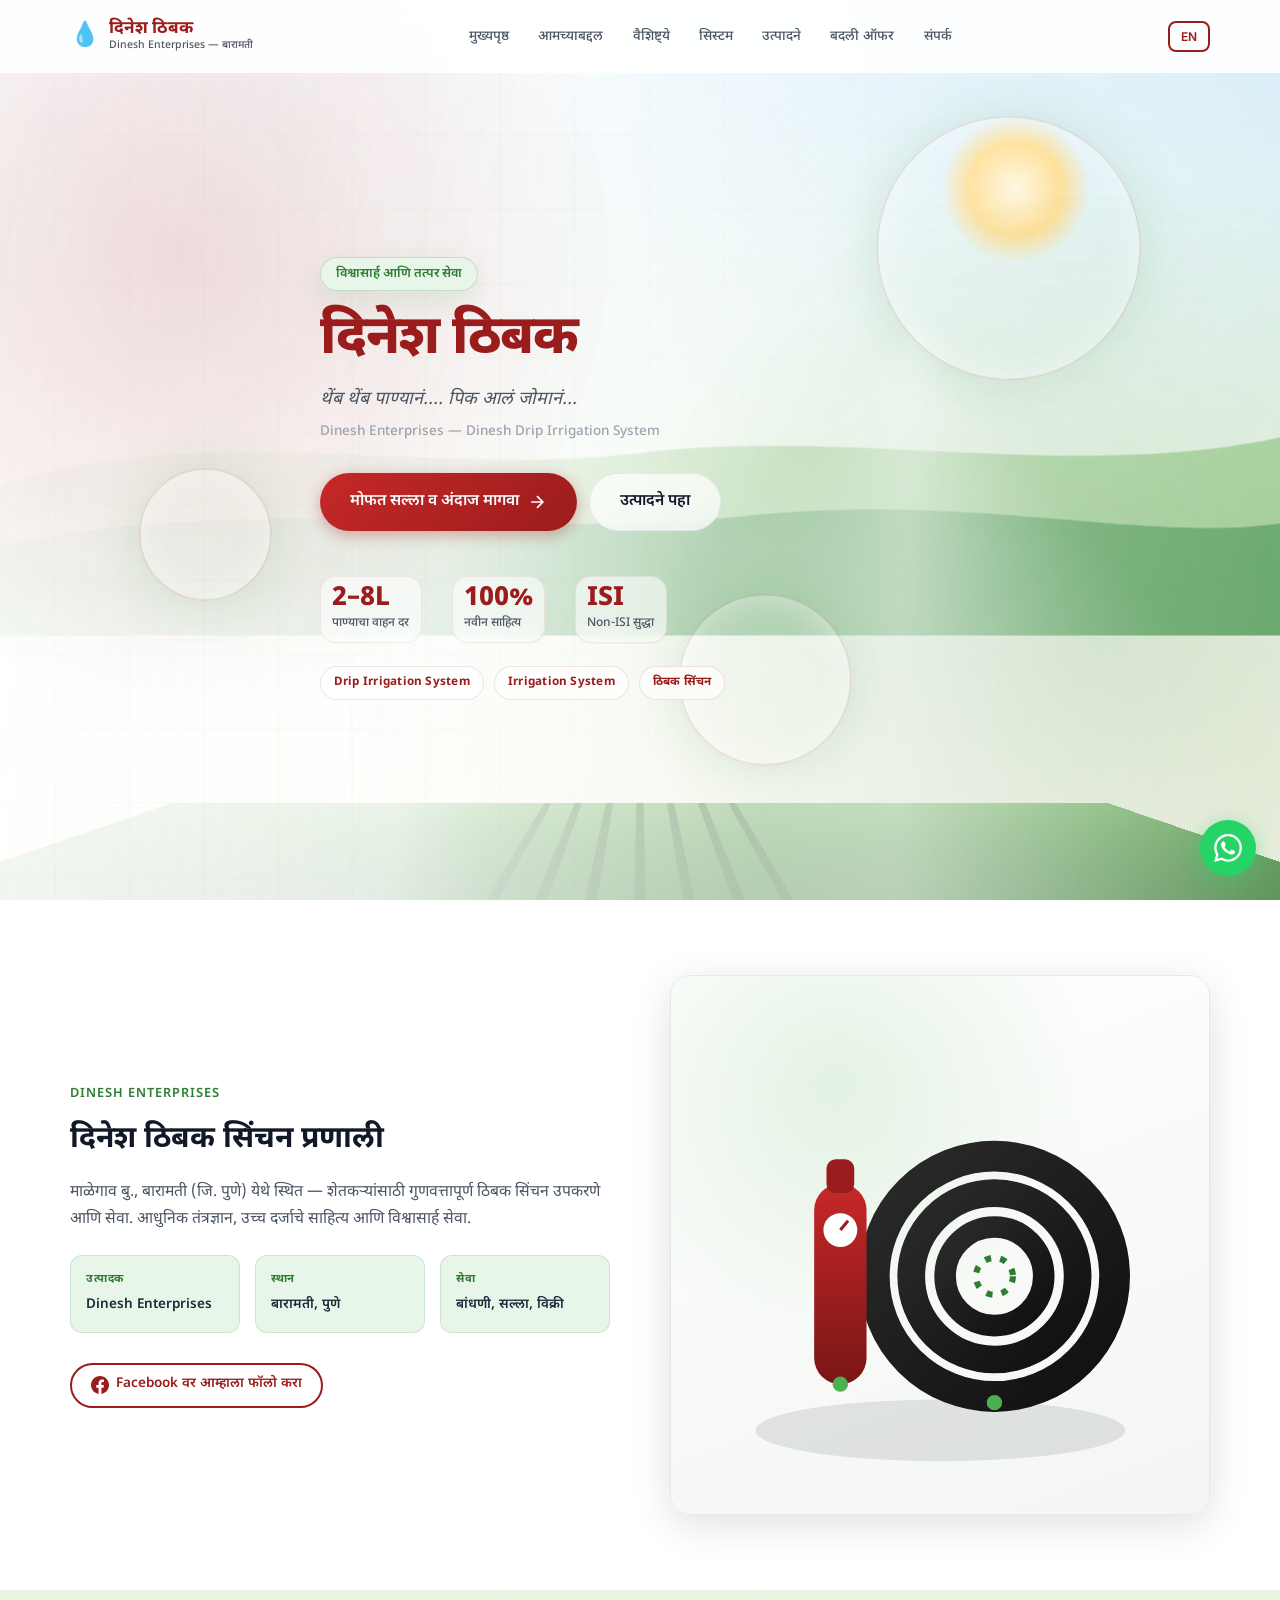
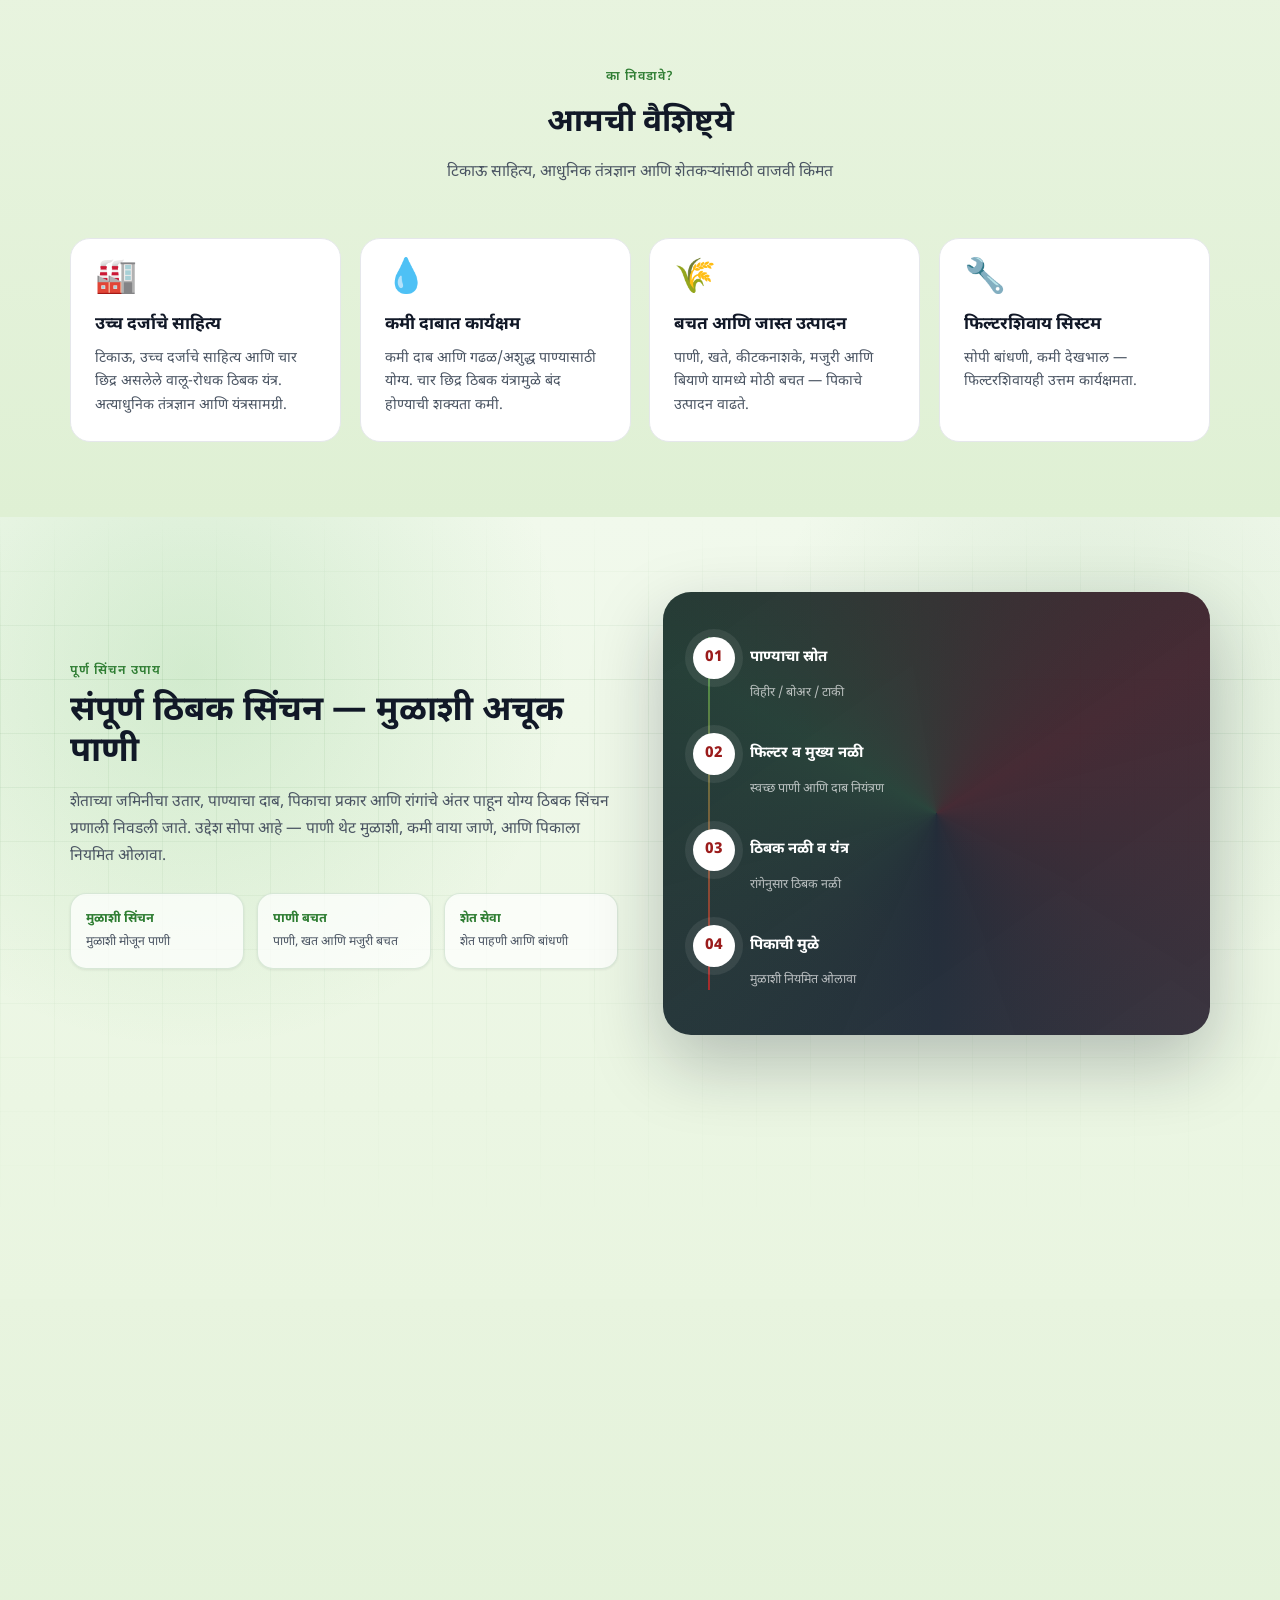
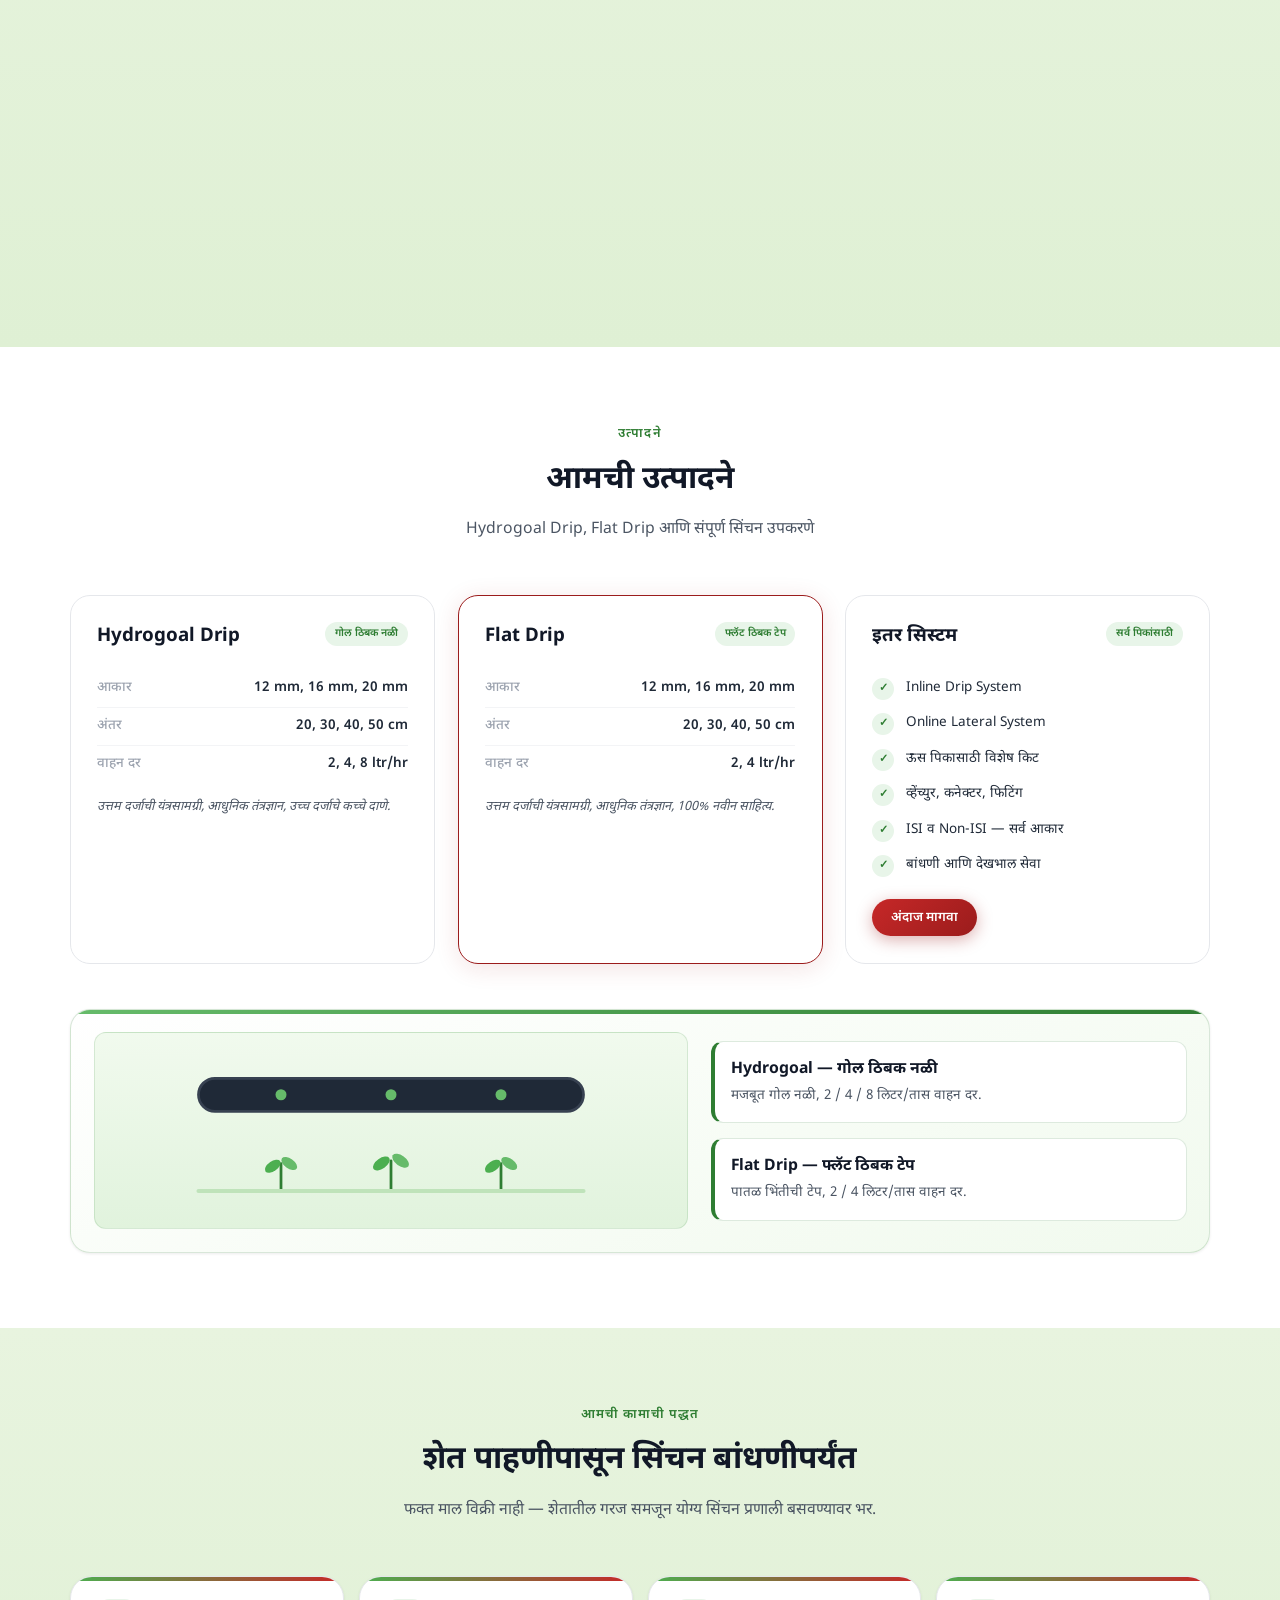
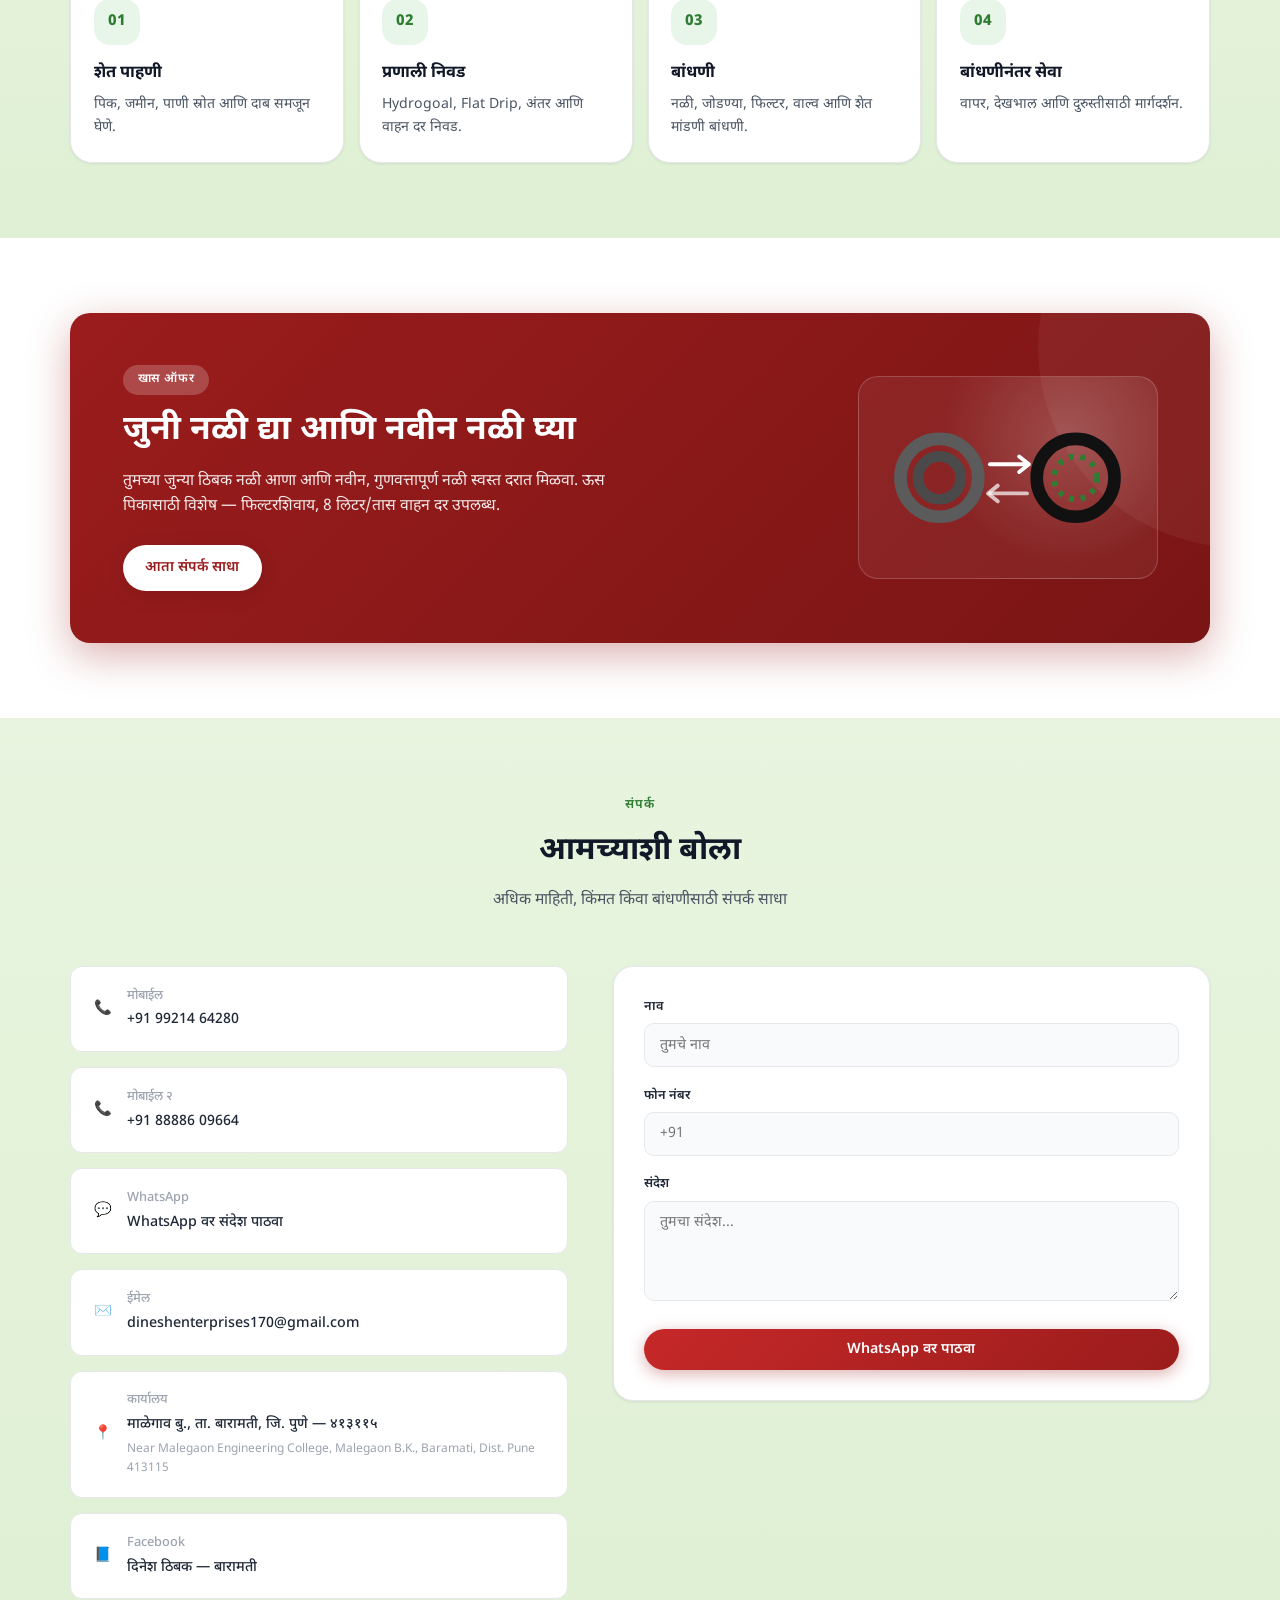
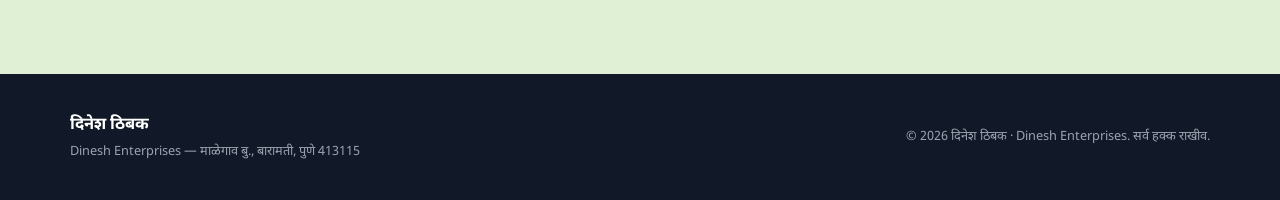
==== commit 814e1882: "Add SEO files so Google can discover and index the site. Include robots.txt, sitemap.xml, canonical " ====
--- a/index.html
+++ b/index.html
@@ -3,11 +3,55 @@
 <head>
   <meta charset="UTF-8">
   <meta name="viewport" content="width=device-width, initial-scale=1.0">
+  <meta name="robots" content="index, follow">
+  <meta name="googlebot" content="index, follow">
   <meta name="description" content="दिनेश ठिबक — बारामती, पुणे. Hydrogoal Drip, Flat Drip आणि complete drip irrigation system for sugarcane, vegetables, orchards and all crops.">
-  <meta name="keywords" content="drip irrigation system, irrigation system, drip irrigation, ठिबक सिंचन, sugarcane drip, flat drip, hydrogoal drip, Baramati irrigation">
+  <meta name="keywords" content="drip irrigation system, irrigation system, drip irrigation, ठिबक सिंचन, sugarcane drip, flat drip, hydrogoal drip, Baramati irrigation, Dinesh Enterprises">
+  <link rel="canonical" href="https://sagarkhamkar.github.io/work/">
+  <meta property="og:type" content="website">
+  <meta property="og:url" content="https://sagarkhamkar.github.io/work/">
   <meta property="og:title" content="दिनेश ठिबक | Drip Irrigation System, Baramati">
-  <meta property="og:description" content="Complete drip irrigation system, Hydrogoal Drip, Flat Drip, fittings and installation support for farmers.">
+  <meta property="og:description" content="Complete drip irrigation system, Hydrogoal Drip, Flat Drip, fittings and installation support for farmers in Baramati, Pune.">
+  <meta property="og:locale" content="mr_IN">
+  <meta property="og:locale:alternate" content="en_IN">
+  <meta name="twitter:card" content="summary">
+  <meta name="twitter:title" content="दिनेश ठिबक | Drip Irrigation System, Baramati">
+  <meta name="twitter:description" content="Drip irrigation systems, Hydrogoal & Flat Drip pipes — Baramati, Pune. Free advice and installation.">
   <title>दिनेश ठिबक | Drip Irrigation System & Irrigation Services, Baramati</title>
+  <script type="application/ld+json">
+  {
+    "@context": "https://schema.org",
+    "@type": "LocalBusiness",
+    "name": "Dinesh Thibak — Dinesh Enterprises",
+    "alternateName": ["दिनेश ठिबक", "Dinesh Drip Irrigation"],
+    "description": "Drip irrigation systems, Hydrogoal Drip, Flat Drip pipes, fittings and installation for farmers in Baramati, Pune.",
+    "url": "https://sagarkhamkar.github.io/work/",
+    "telephone": ["+919921464280", "+918888609664"],
+    "email": "dineshenterprises170@gmail.com",
+    "address": {
+      "@type": "PostalAddress",
+      "streetAddress": "Near Malegaon Engineering College, Malegaon B.K.",
+      "addressLocality": "Baramati",
+      "addressRegion": "Maharashtra",
+      "postalCode": "413115",
+      "addressCountry": "IN"
+    },
+    "geo": {
+      "@type": "GeoCoordinates",
+      "latitude": 18.15,
+      "longitude": 74.58
+    },
+    "areaServed": {
+      "@type": "Place",
+      "name": "Baramati, Pune district, Maharashtra"
+    },
+    "sameAs": [
+      "https://www.facebook.com/people/%E0%A4%A6%E0%A4%BF%E0%A4%A8%E0%A5%87%E0%A4%B6-%E0%A4%A0%E0%A4%BF%E0%A4%AC%E0%A4%95/61553023813973/"
+    ],
+    "priceRange": "₹₹",
+    "knowsAbout": ["drip irrigation", "Hydrogoal Drip", "Flat Drip", "sugarcane irrigation", "ठिबक सिंचन"]
+  }
+  </script>
   <link rel="preconnect" href="https://fonts.googleapis.com">
   <link rel="preconnect" href="https://fonts.gstatic.com" crossorigin>
   <link href="https://fonts.googleapis.com/css2?family=Noto+Sans+Devanagari:wght@400;500;600;700;800&family=Inter:wght@400;500;600;700&display=swap" rel="stylesheet">
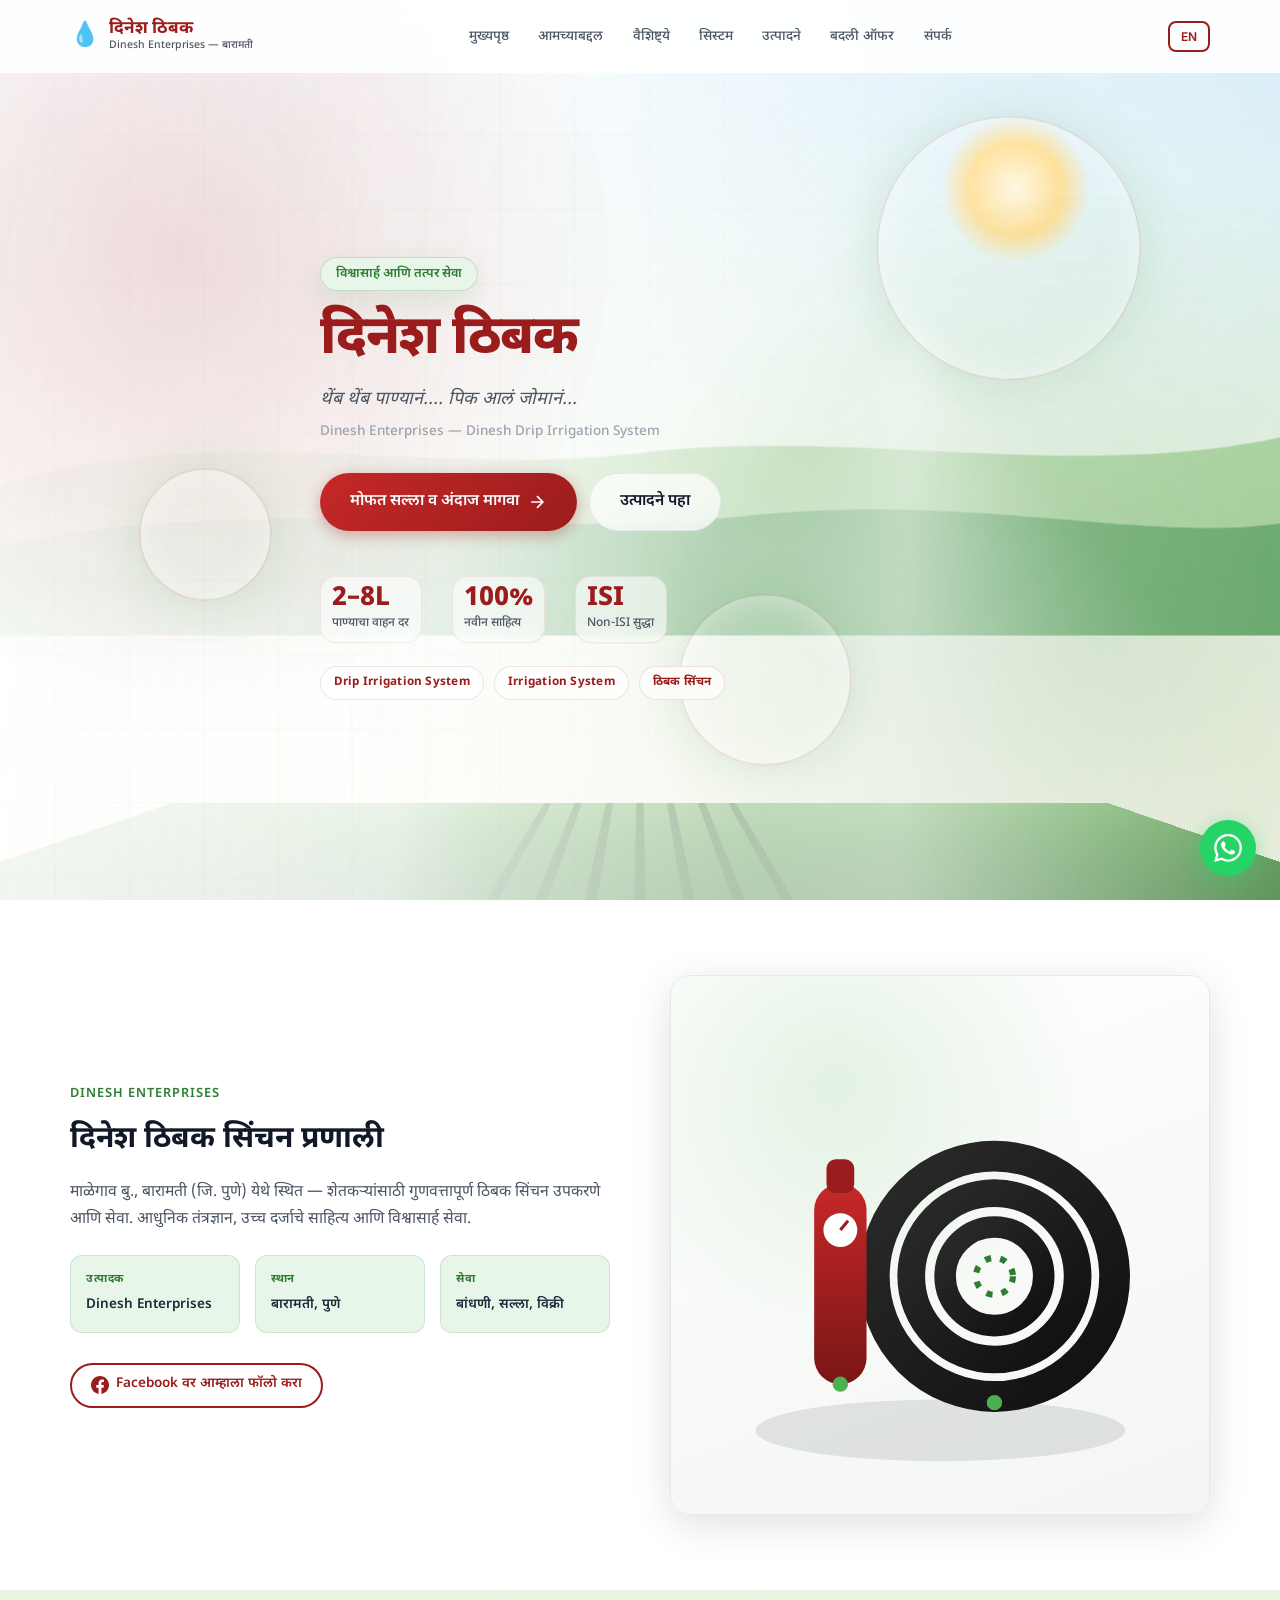
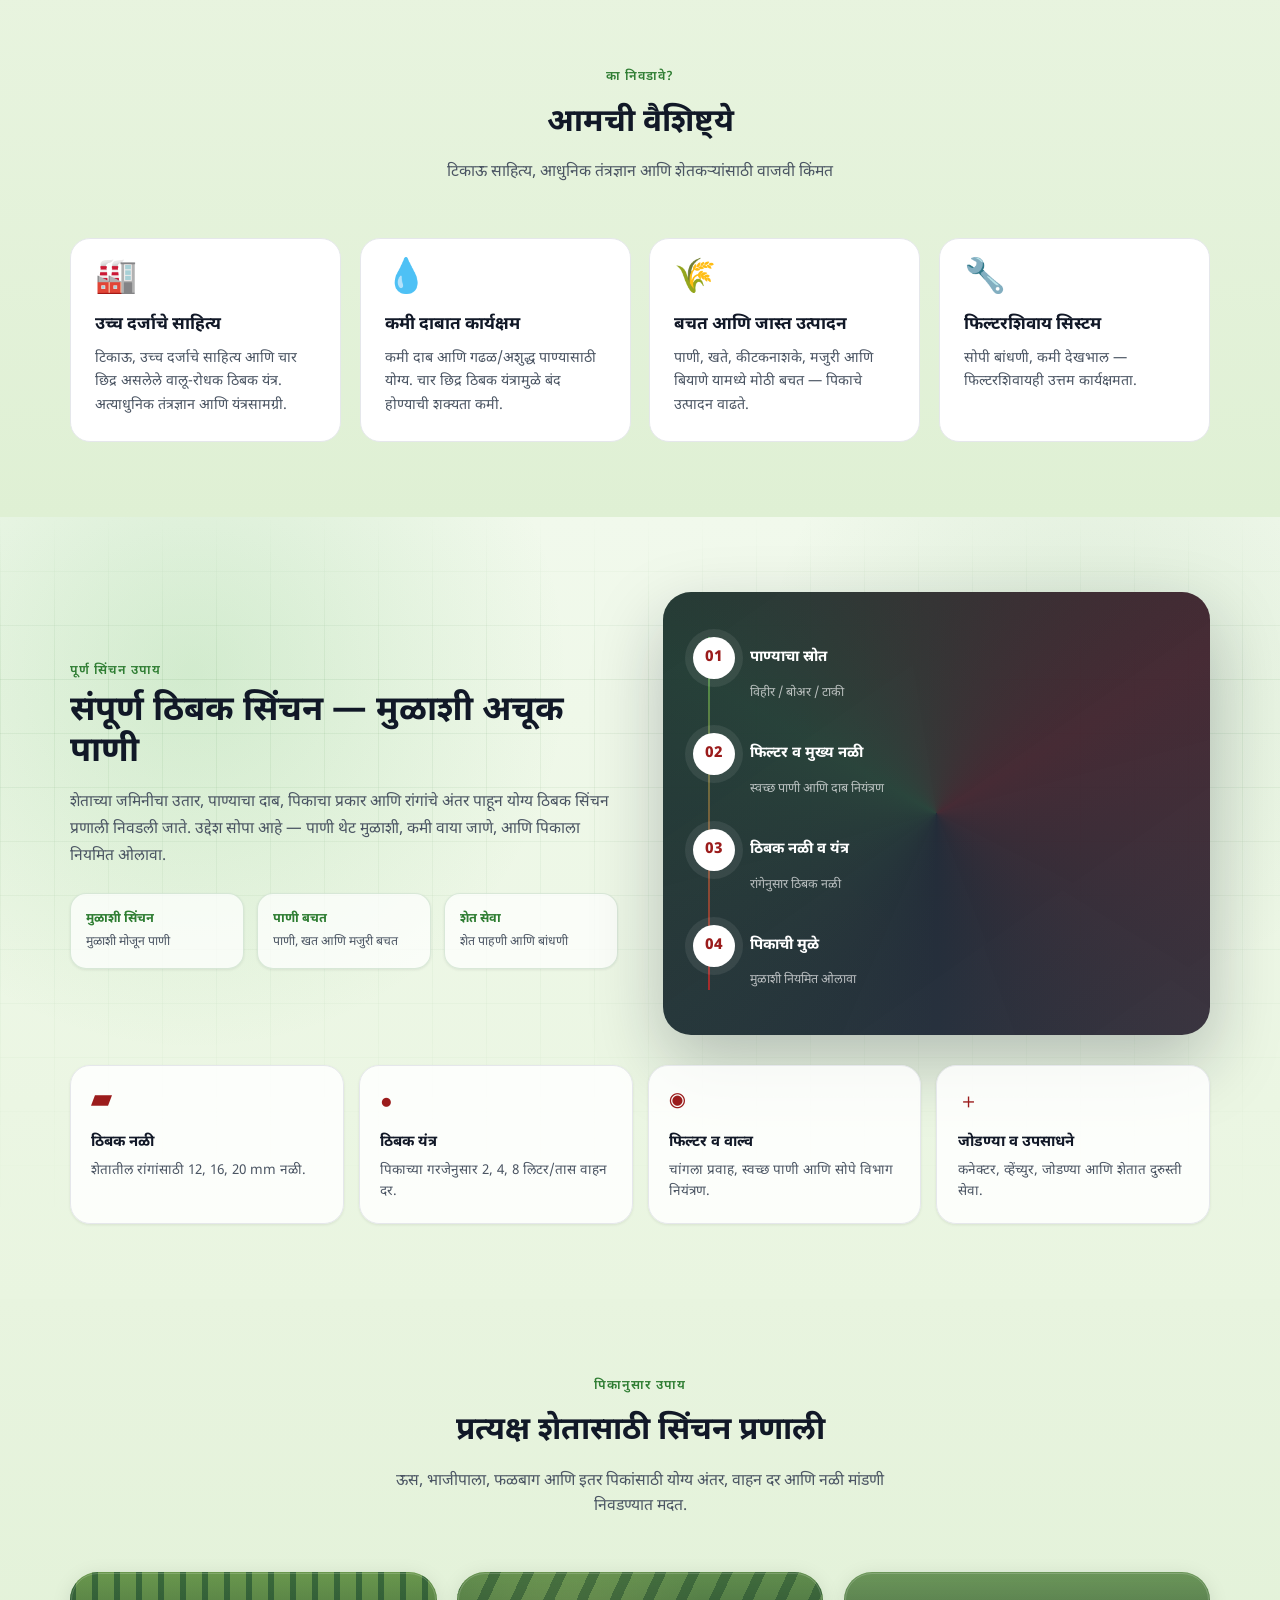
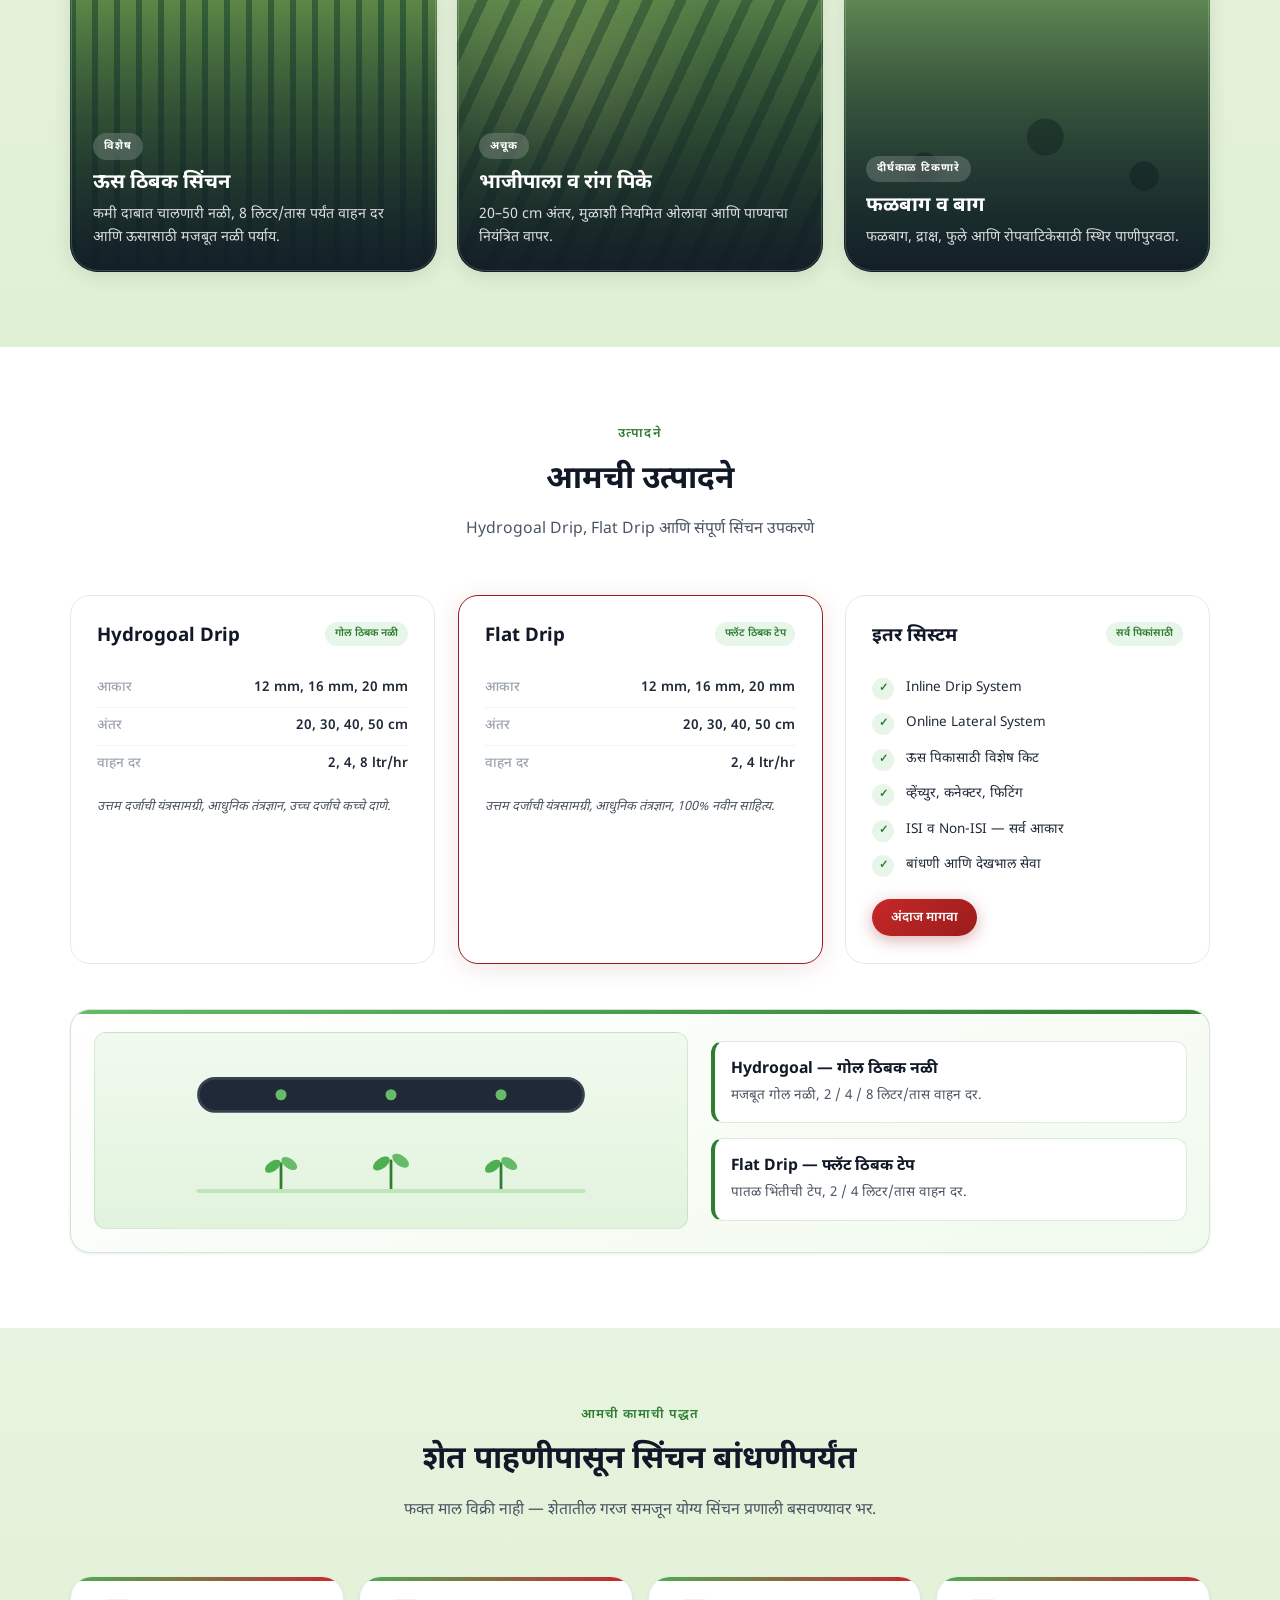
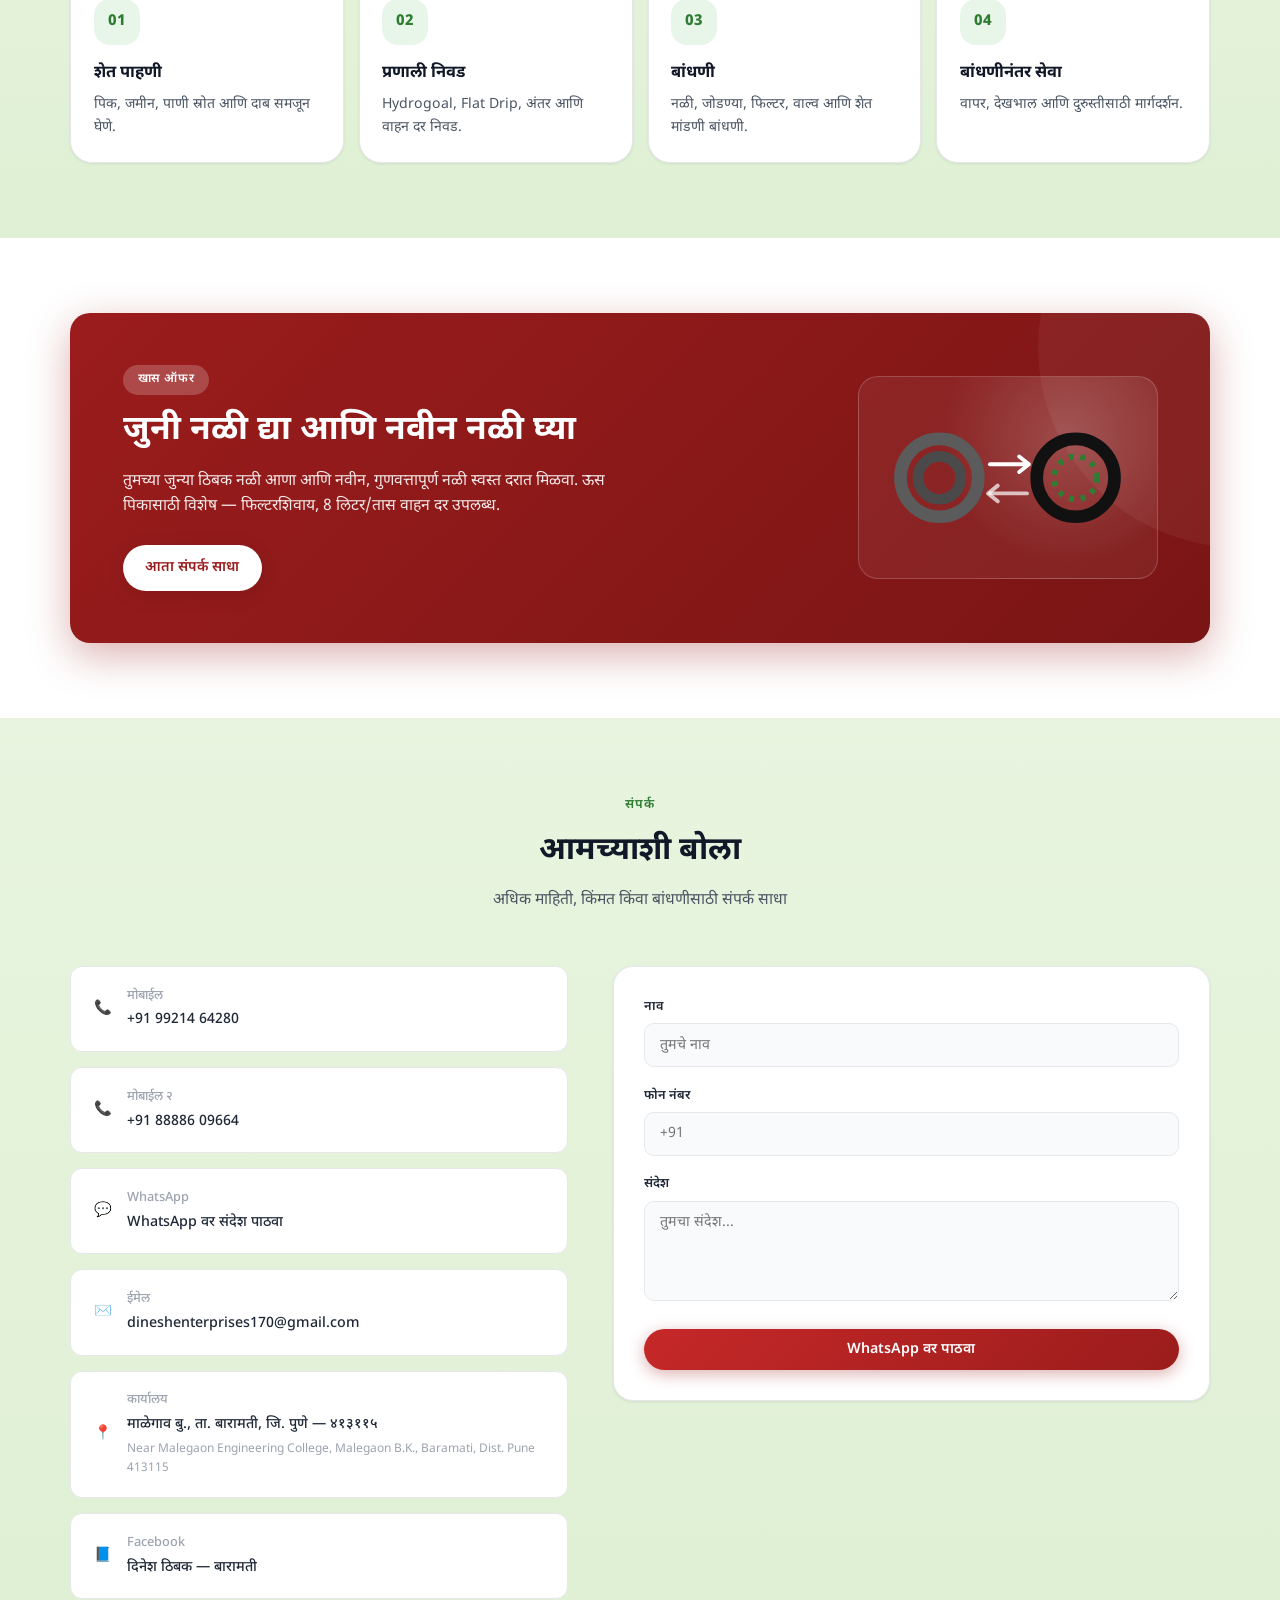
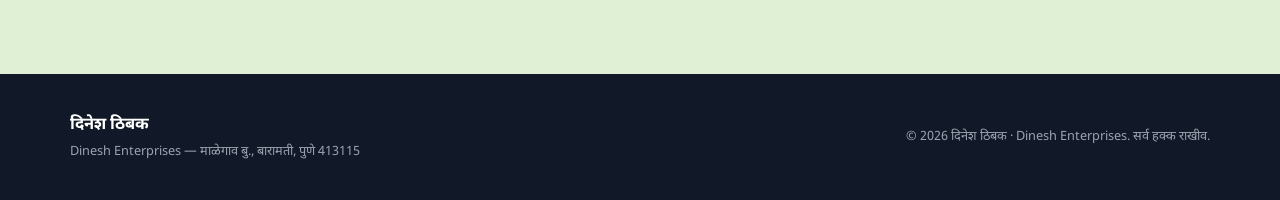
==== commit 7091e542: "Add Google Search Console HTML verification file. Serves googleea02bd4882bcaff6.html for ownership v" ====
--- a/index.html
+++ b/index.html
@@ -3,6 +3,8 @@
 <head>
   <meta charset="UTF-8">
   <meta name="viewport" content="width=device-width, initial-scale=1.0">
+  <!-- Google Search Console verification — add this line after you get the code:
+       <meta name="google-site-verification" content="YOUR_CODE_HERE" /> -->
   <meta name="robots" content="index, follow">
   <meta name="googlebot" content="index, follow">
   <meta name="description" content="दिनेश ठिबक — बारामती, पुणे. Hydrogoal Drip, Flat Drip आणि complete drip irrigation system for sugarcane, vegetables, orchards and all crops.">
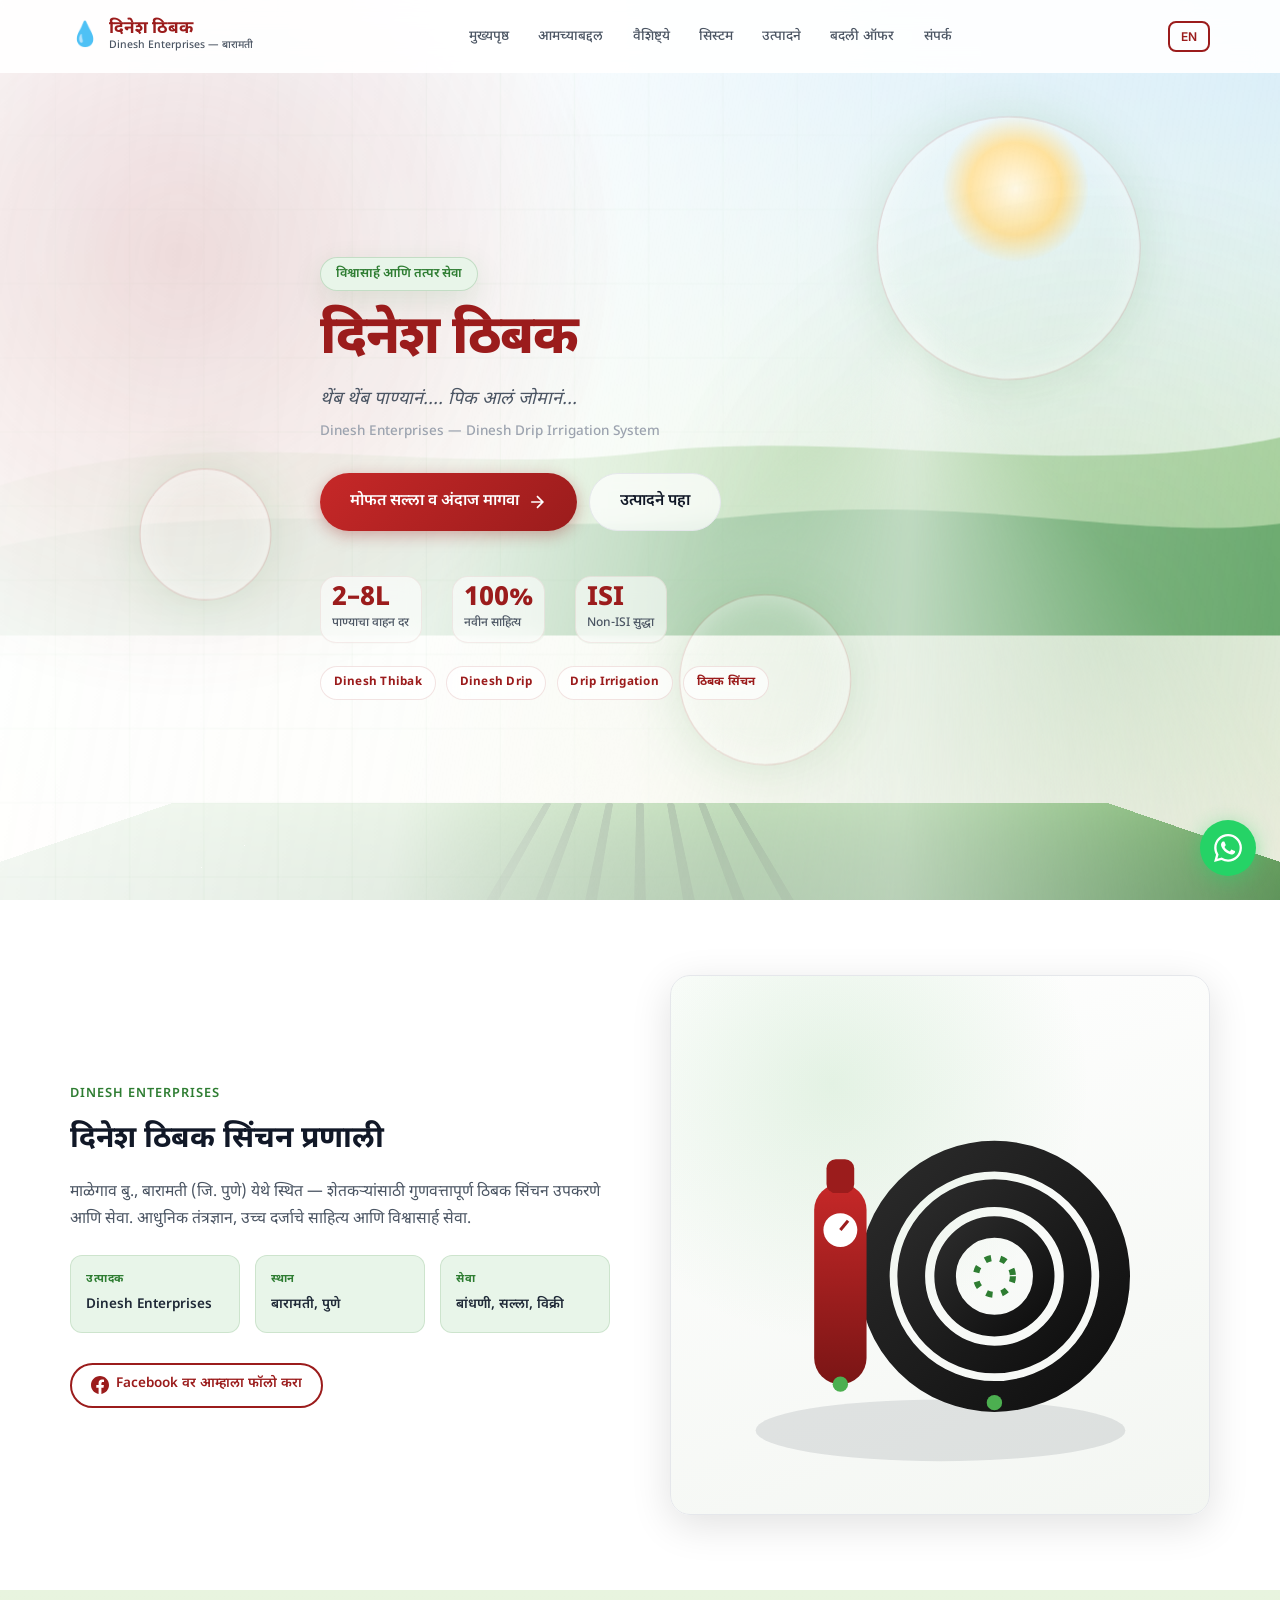
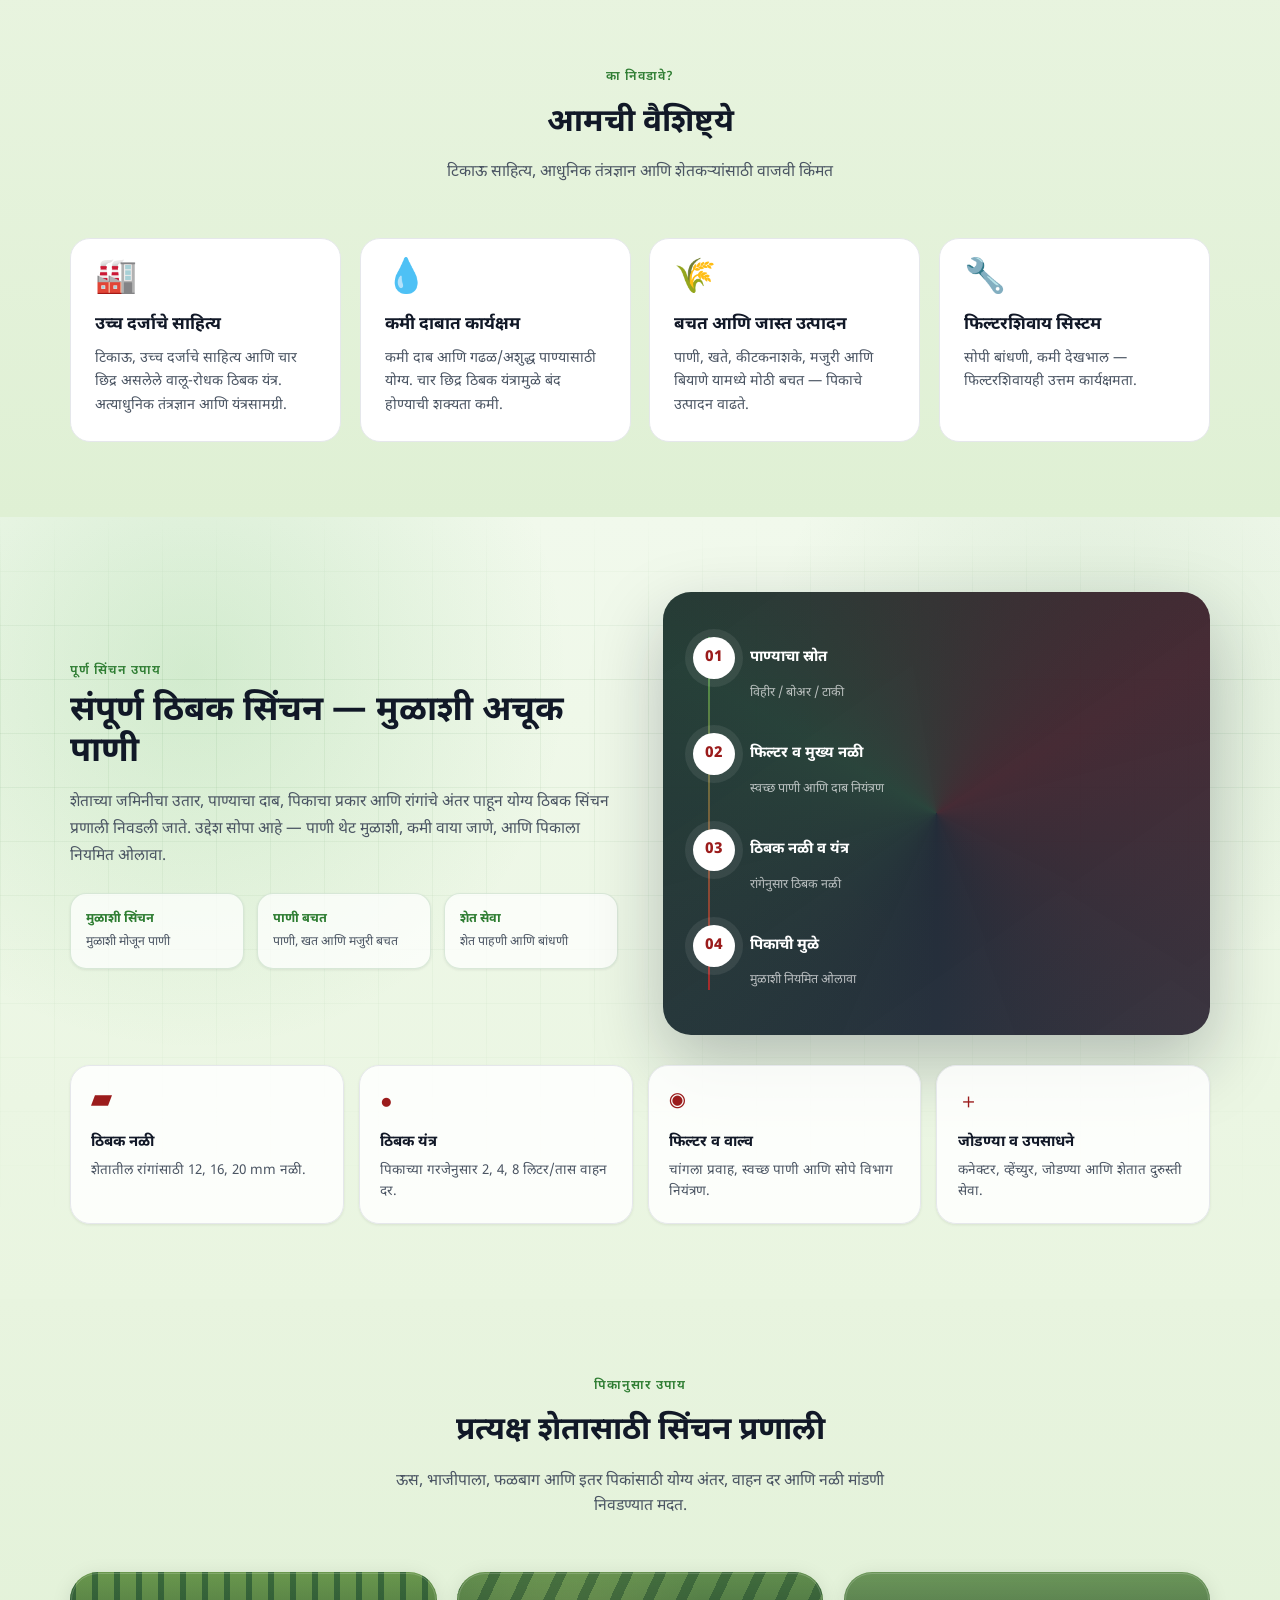
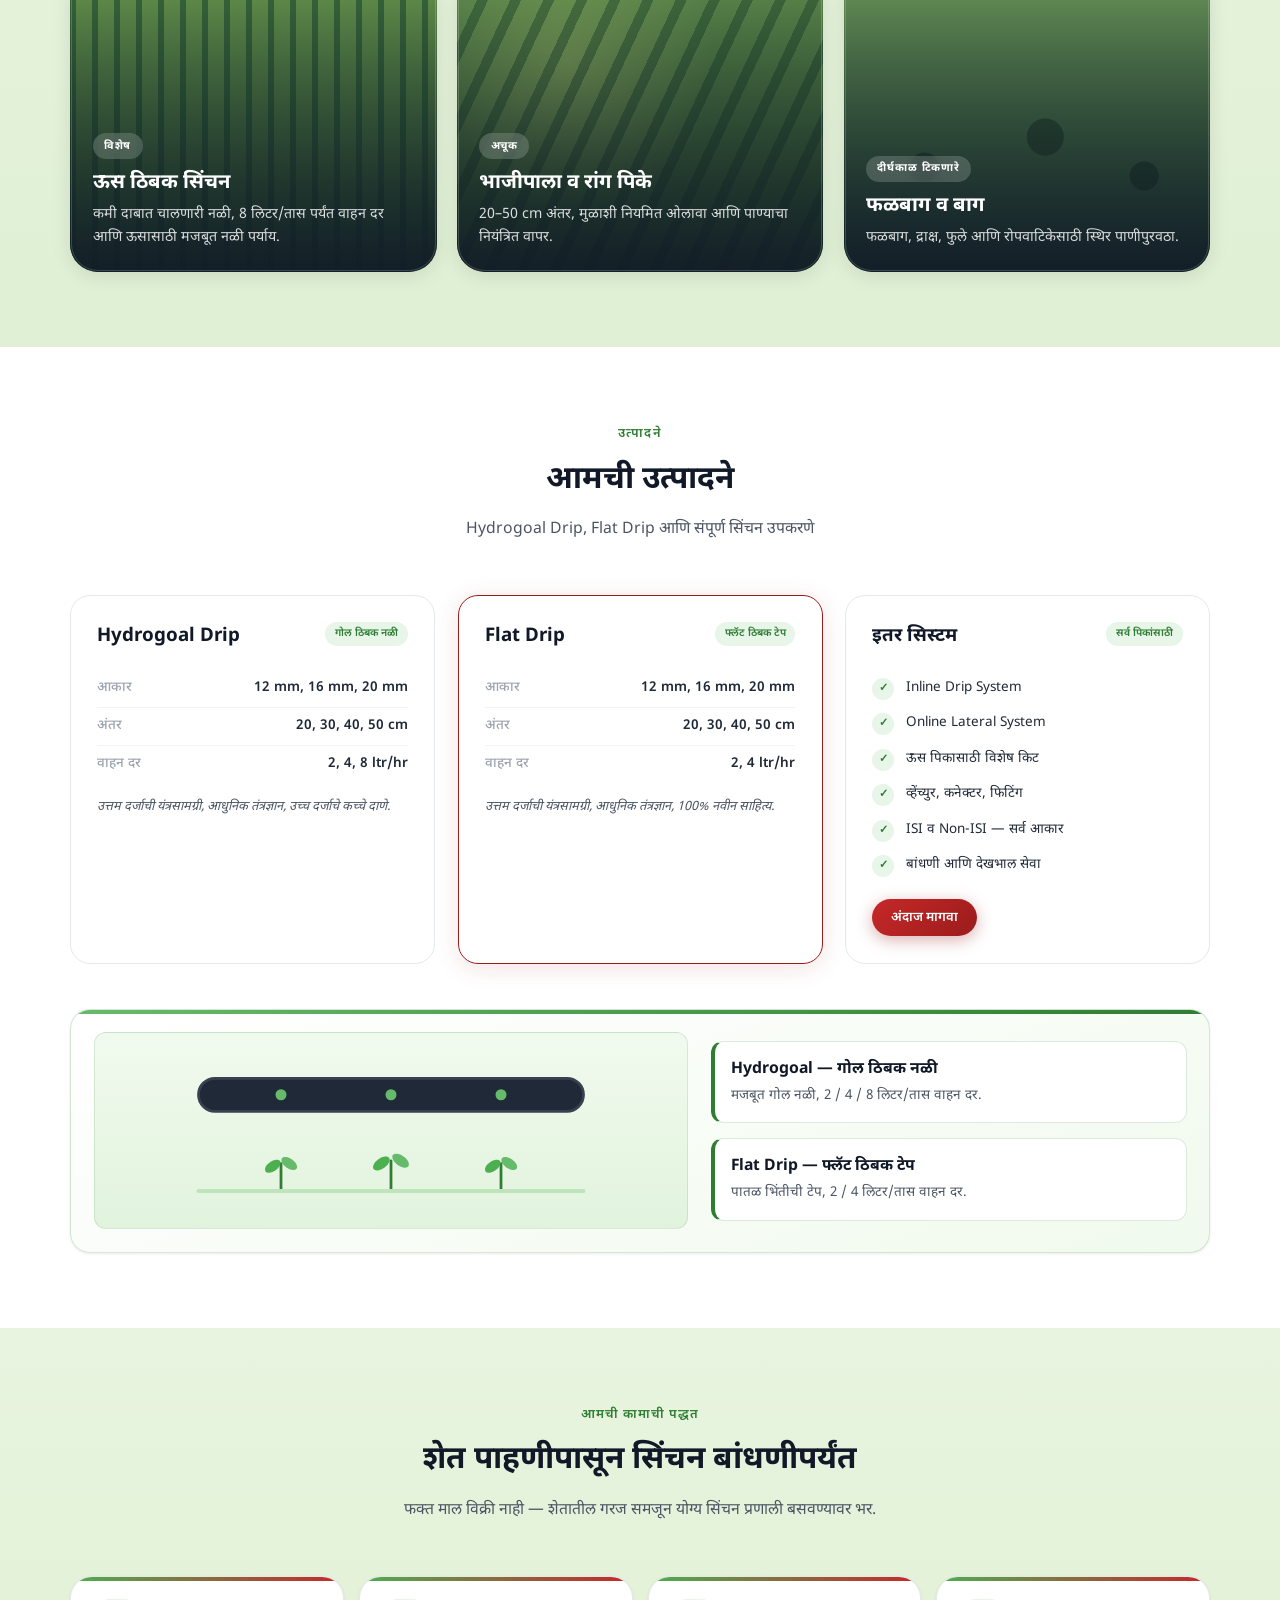
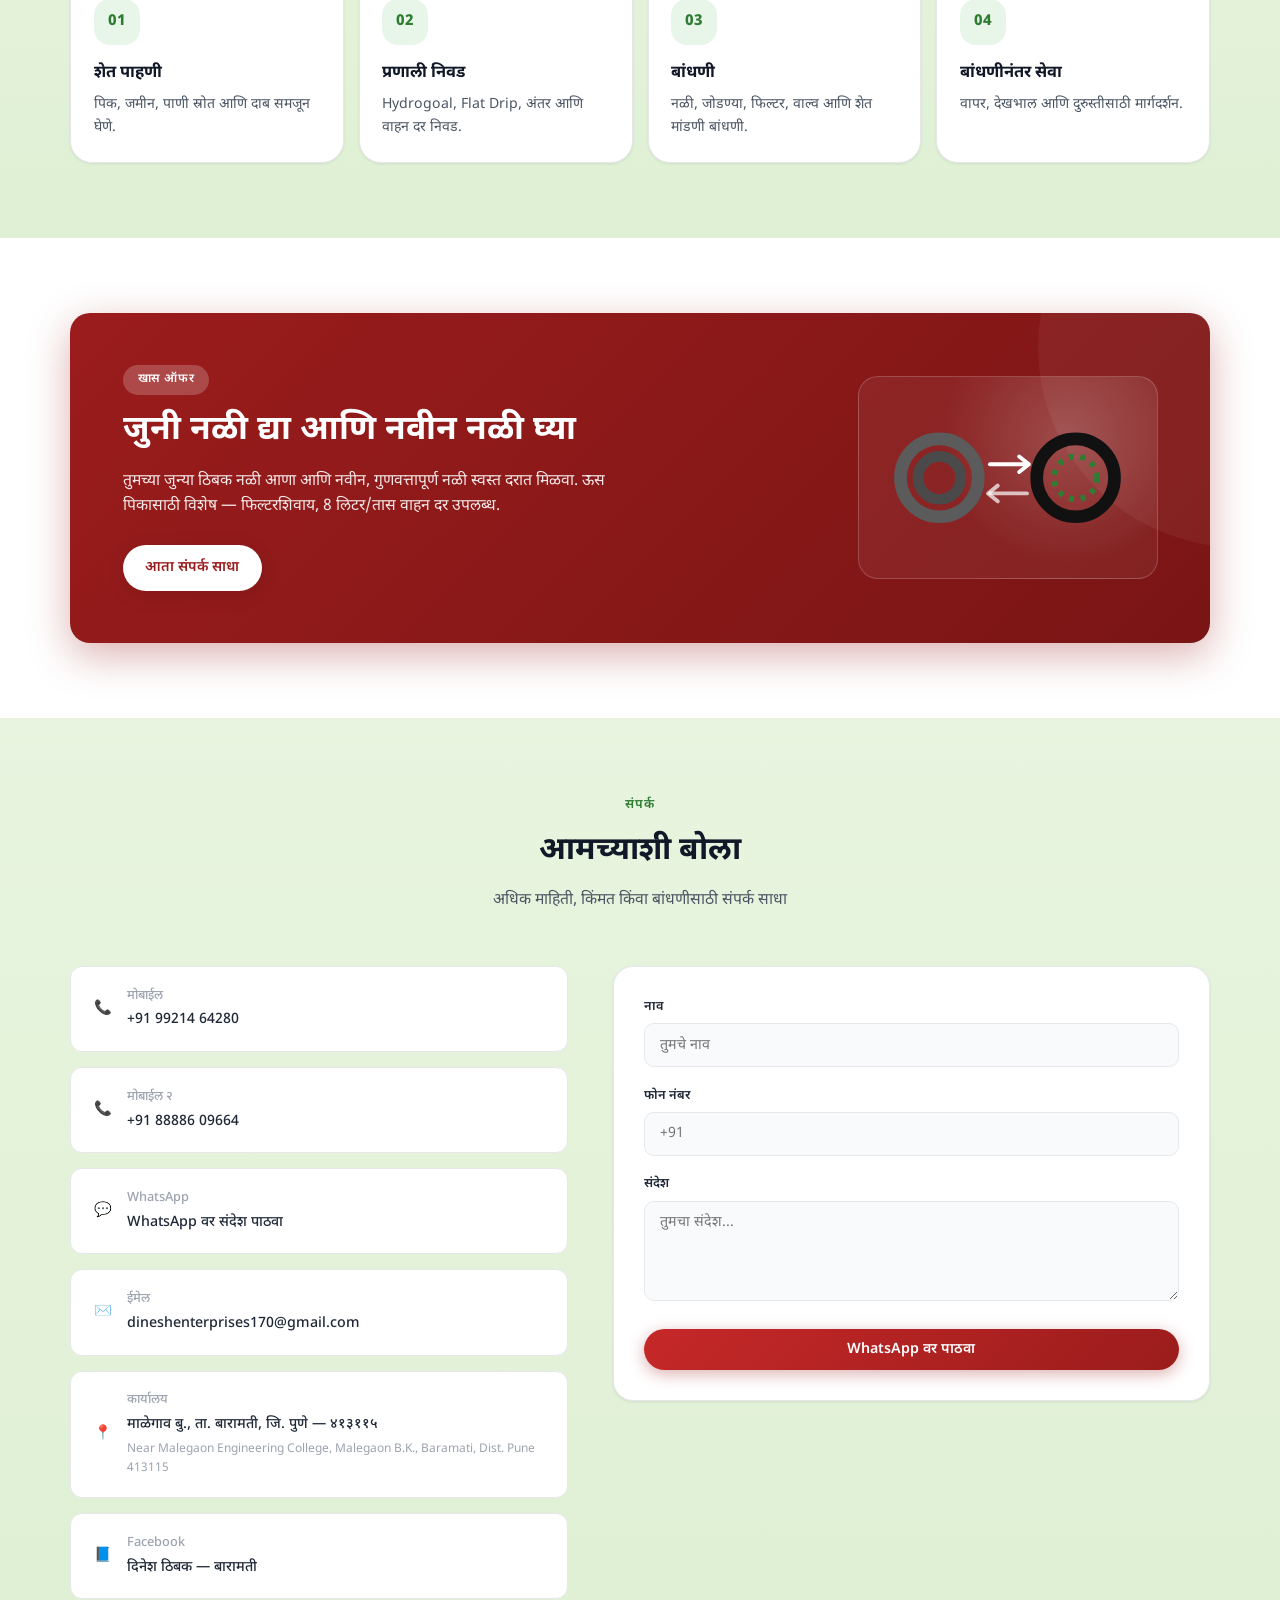
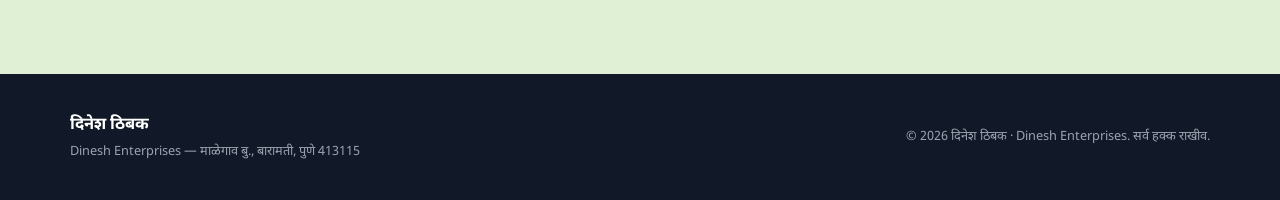
==== commit d3681bf4: "Prominently add Dinesh Thibak and Dinesh Drip to SEO metadata. Update title, description, keywords, " ====
--- a/index.html
+++ b/index.html
@@ -3,30 +3,29 @@
 <head>
   <meta charset="UTF-8">
   <meta name="viewport" content="width=device-width, initial-scale=1.0">
-  <!-- Google Search Console verification — add this line after you get the code:
-       <meta name="google-site-verification" content="YOUR_CODE_HERE" /> -->
+  <!-- Google Search Console verified via googleea02bd4882bcaff6.html -->
   <meta name="robots" content="index, follow">
   <meta name="googlebot" content="index, follow">
-  <meta name="description" content="दिनेश ठिबक — बारामती, पुणे. Hydrogoal Drip, Flat Drip आणि complete drip irrigation system for sugarcane, vegetables, orchards and all crops.">
-  <meta name="keywords" content="drip irrigation system, irrigation system, drip irrigation, ठिबक सिंचन, sugarcane drip, flat drip, hydrogoal drip, Baramati irrigation, Dinesh Enterprises">
+  <meta name="description" content="Dinesh Thibak (दिनेश ठिबक) &amp; Dinesh Drip Irrigation — Baramati, Pune. Hydrogoal Drip, Flat Drip, pipes, fittings &amp; farm installation for sugarcane, vegetables &amp; all crops.">
+  <meta name="keywords" content="Dinesh Thibak, Dinesh Drip, Dinesh Drip Irrigation, दिनेश ठिबक, drip irrigation, ठिबक सिंचन, Hydrogoal Drip, Flat Drip, Baramati irrigation, Dinesh Enterprises">
   <link rel="canonical" href="https://sagarkhamkar.github.io/work/">
   <meta property="og:type" content="website">
   <meta property="og:url" content="https://sagarkhamkar.github.io/work/">
-  <meta property="og:title" content="दिनेश ठिबक | Drip Irrigation System, Baramati">
-  <meta property="og:description" content="Complete drip irrigation system, Hydrogoal Drip, Flat Drip, fittings and installation support for farmers in Baramati, Pune.">
+  <meta property="og:title" content="Dinesh Thibak | Dinesh Drip Irrigation — Baramati | दिनेश ठिबक">
+  <meta property="og:description" content="Dinesh Thibak &amp; Dinesh Drip — drip irrigation systems, Hydrogoal &amp; Flat Drip pipes, installation &amp; support for farmers in Baramati, Pune.">
   <meta property="og:locale" content="mr_IN">
   <meta property="og:locale:alternate" content="en_IN">
   <meta name="twitter:card" content="summary">
-  <meta name="twitter:title" content="दिनेश ठिबक | Drip Irrigation System, Baramati">
-  <meta name="twitter:description" content="Drip irrigation systems, Hydrogoal & Flat Drip pipes — Baramati, Pune. Free advice and installation.">
-  <title>दिनेश ठिबक | Drip Irrigation System & Irrigation Services, Baramati</title>
+  <meta name="twitter:title" content="Dinesh Thibak | Dinesh Drip Irrigation — Baramati">
+  <meta name="twitter:description" content="Dinesh Thibak &amp; Dinesh Drip — drip irrigation, Hydrogoal &amp; Flat Drip — Baramati, Pune. Free advice &amp; installation.">
+  <title>Dinesh Thibak | Dinesh Drip Irrigation — Baramati, Pune | दिनेश ठिबक</title>
   <script type="application/ld+json">
   {
     "@context": "https://schema.org",
     "@type": "LocalBusiness",
-    "name": "Dinesh Thibak — Dinesh Enterprises",
-    "alternateName": ["दिनेश ठिबक", "Dinesh Drip Irrigation"],
-    "description": "Drip irrigation systems, Hydrogoal Drip, Flat Drip pipes, fittings and installation for farmers in Baramati, Pune.",
+    "name": "Dinesh Thibak — Dinesh Drip Irrigation",
+    "alternateName": ["Dinesh Thibak", "Dinesh Drip", "Dinesh Drip Irrigation", "दिनेश ठिबक", "Dinesh Enterprises"],
+    "description": "Dinesh Thibak (Dinesh Drip Irrigation) — drip irrigation systems, Hydrogoal Drip, Flat Drip pipes, fittings and installation for farmers in Baramati, Pune.",
     "url": "https://sagarkhamkar.github.io/work/",
     "telephone": ["+919921464280", "+918888609664"],
     "email": "dineshenterprises170@gmail.com",
@@ -51,7 +50,7 @@
       "https://www.facebook.com/people/%E0%A4%A6%E0%A4%BF%E0%A4%A8%E0%A5%87%E0%A4%B6-%E0%A4%A0%E0%A4%BF%E0%A4%AC%E0%A4%95/61553023813973/"
     ],
     "priceRange": "₹₹",
-    "knowsAbout": ["drip irrigation", "Hydrogoal Drip", "Flat Drip", "sugarcane irrigation", "ठिबक सिंचन"]
+    "knowsAbout": ["Dinesh Thibak", "Dinesh Drip", "drip irrigation", "Hydrogoal Drip", "Flat Drip", "sugarcane irrigation", "ठिबक सिंचन"]
   }
   </script>
   <link rel="preconnect" href="https://fonts.googleapis.com">
@@ -140,8 +139,9 @@
           </div>
         </div>
         <div class="hero-keywords" aria-label="Popular services">
-          <span>Drip Irrigation System</span>
-          <span>Irrigation System</span>
+          <span>Dinesh Thibak</span>
+          <span>Dinesh Drip</span>
+          <span>Drip Irrigation</span>
           <span>ठिबक सिंचन</span>
         </div>
       </div>
